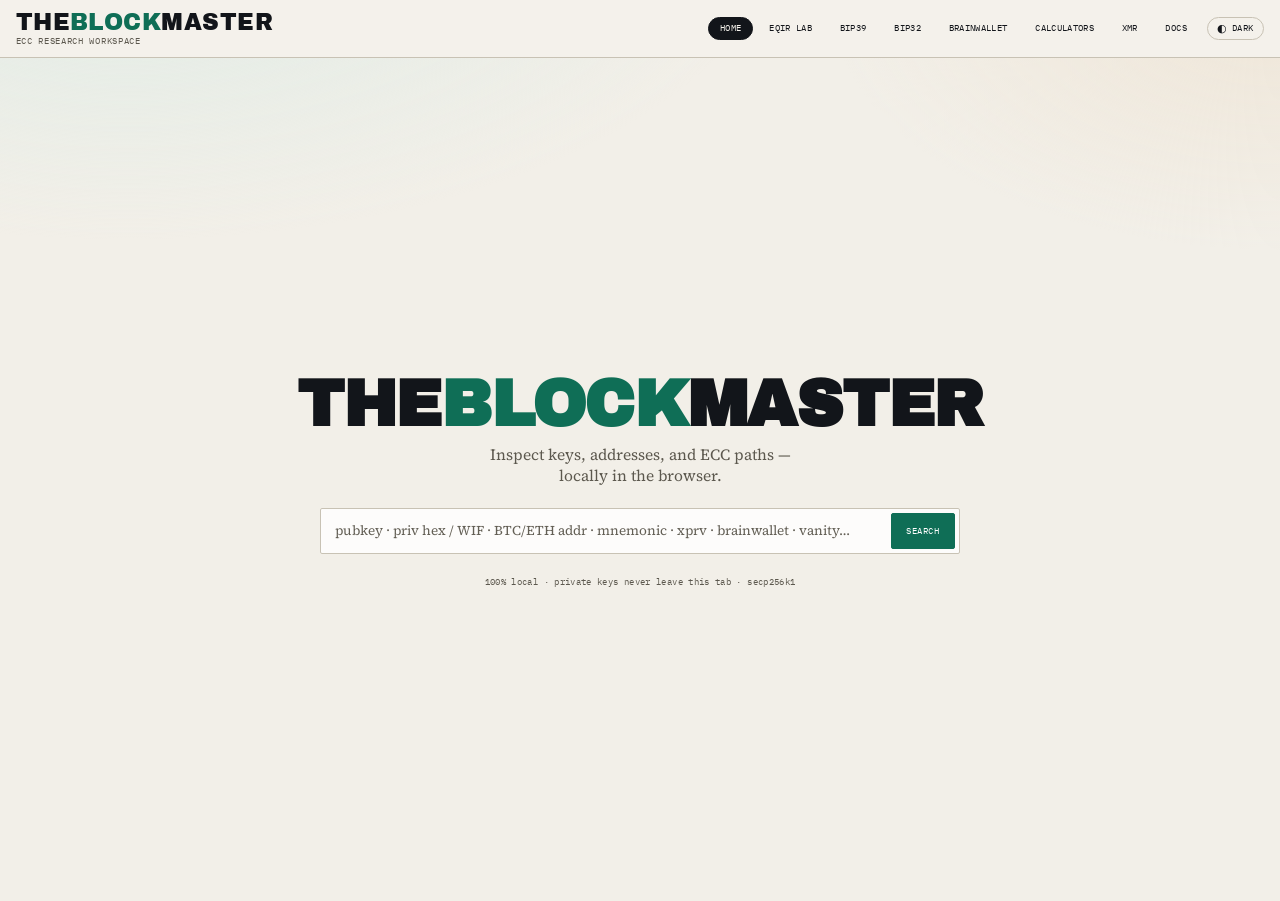
==== index.html @ 8d07306f "Publish TheBlockMaster EQIR Lab (static site, GPL-3.0) Full offline-first app with Docs (Use online " ====
<!DOCTYPE html>
<html lang="en">
<head>
  <meta charset="utf-8" />
  <meta name="viewport" content="width=device-width, initial-scale=1" />
  <title>TheBlockMaster — EQIR Lab</title>
  <meta name="description" content="TheBlockMaster — ECC research workspace. EQIR Lab tab: Double-and-Add, Kangaroo, XOR, quantum-inspired walks." />
  <link rel="stylesheet" href="css/interface.css?v=tbm23" />
  <link rel="stylesheet" href="css/theblockmaster.css?v=tbm23" />
  <script>
    (function () {
      try {
        var t = localStorage.getItem("tbm-theme");
        if (t !== "light" && t !== "dark") {
          t = window.matchMedia("(prefers-color-scheme: dark)").matches ? "dark" : "light";
        }
        document.documentElement.setAttribute("data-theme", t);
      } catch (e) {
        document.documentElement.setAttribute("data-theme", "light");
      }
    })();
  </script>
</head>
<body>
  <div class="tbm-site">
    <header class="tbm-topbar">
      <a class="tbm-brand" href="#home" data-goto="home">
        <div class="tbm-brand-mark">The<span>Block</span>Master</div>
        <div class="tbm-brand-sub">ECC research workspace</div>
      </a>
      <div class="tbm-topbar-right">
        <nav class="tbm-site-tabs" aria-label="Site sections">
          <button type="button" data-page="home">Home</button>
          <button type="button" data-page="lab" class="active">EQIR Lab</button>
          <button type="button" data-page="bip39">BIP39</button>
          <button type="button" data-page="bip32">BIP32</button>
          <button type="button" data-page="brainwallet">Brainwallet</button>
          <button type="button" data-page="calculators">Calculators</button>
          <button type="button" data-page="xmr">XMR</button>
          <button type="button" data-page="docs">Docs</button>
        </nav>
        <button type="button" class="tbm-theme-toggle" id="tbm-theme-toggle" title="Toggle light / dark" aria-label="Toggle light / dark theme">
          <span class="tbm-theme-icon" aria-hidden="true">◐</span>
          <span class="tbm-theme-label">Dark</span>
        </button>
      </div>
    </header>

    <main class="tbm-page tbm-page-home" data-page="home" id="page-home">
      <div class="tbm-home">
        <h1 class="tbm-home-brand">The<span>Block</span>Master</h1>
        <p class="tbm-home-lead">Inspect keys, addresses, and ECC paths — locally in the browser.</p>
        <form class="tbm-search" id="tbm-home-search" action="#lab" method="get" role="search">
          <label class="visually-hidden" for="tbm-search-q">Search</label>
          <div class="tbm-search-shell">
            <input
              id="tbm-search-q"
              name="q"
              type="search"
              autocomplete="off"
              spellcheck="false"
              enterkeyhint="search"
              placeholder="pubkey · priv hex / WIF · BTC/ETH addr · mnemonic · xprv · brainwallet · vanity…"
            />
            <button type="submit" class="tbm-search-go" title="Detect type and open the right tab">Search</button>
          </div>
        </form>
        <p class="tbm-home-note">100% local · private keys never leave this tab · secp256k1</p>
      </div>
    </main>

        <main class="tbm-page tbm-page-bip tbm-page-bip39" data-page="bip39" id="page-bip39">
      <div class="hd-shell wrap">
        <header class="top">
          <div>
            <h1>BIP39</h1>
            <p>Mnemonic phrases · seed · HD derivation · 100% local · EQIR-compatible</p>
          </div>
        </header>
        <div id="hd-flash-bip39" class="hd-flash"></div>

        <section class="card">
            <h2>BIP39 mnemonic <span class="muted" id="bip39-status"></span></h2>
            <p class="muted">Generate or paste a phrase · optional passphrase · derive BTC addresses (Ian Coleman–style)</p>
            <div class="actions">
              <select id="bip39-strength" title="word count">
                <option value="12" selected>12 words</option>
                <option value="15">15 words</option>
                <option value="18">18 words</option>
                <option value="21">21 words</option>
                <option value="24">24 words</option>
              </select>
              <button type="button" id="btn-bip39-generate">Generate random phrase</button>
              <button type="button" class="ghost" id="btn-bip39-to-bip32">Root xprv → BIP32</button>
            </div>
            <div class="field">
              <label>BIP39 phrase</label>
              <textarea id="bip39-phrase" rows="3" spellcheck="false" placeholder="abandon abandon … about"></textarea>
            </div>
            <div class="field">
              <label>BIP39 passphrase (optional)</label>
              <input id="bip39-pass" type="text" spellcheck="false" placeholder="optional" />
            </div>
            <div class="field">
              <label>BIP39 seed (hex)</label>
              <div class="with-copy">
                <input id="bip39-seed" type="text" spellcheck="false" readonly />
                <button type="button" class="ghost sm copy-btn" data-copy="bip39-seed">⧉</button>
              </div>
            </div>
            <div class="grid2">
              <div class="field">
                <label>BIP32 root xprv</label>
                <div class="with-copy">
                  <input id="bip39-root-xprv" type="text" spellcheck="false" readonly />
                  <button type="button" class="ghost sm copy-btn" data-copy="bip39-root-xprv">⧉</button>
                </div>
              </div>
              <div class="field">
                <label>BIP32 root xpub</label>
                <div class="with-copy">
                  <input id="bip39-root-xpub" type="text" spellcheck="false" readonly />
                  <button type="button" class="ghost sm copy-btn" data-copy="bip39-root-xpub">⧉</button>
                </div>
              </div>
            </div>
          </section>

          <section class="card">
            <h2>Derivation path</h2>
            <div class="actions">
              <button type="button" class="ghost sm" data-bip39-preset="m/44'/0'/0'/0">BIP44 BTC</button>
              <button type="button" class="ghost sm" data-bip39-preset="m/49'/0'/0'/0">BIP49 nested SegWit</button>
              <button type="button" class="ghost sm" data-bip39-preset="m/84'/0'/0'/0">BIP84 native SegWit</button>
              <button type="button" class="ghost sm" data-bip39-preset="m/44'/60'/0'/0">BIP44 ETH</button>
            </div>
            <div class="grid2">
              <div class="field">
                <label>Path (account / change level)</label>
                <input id="bip39-path" type="text" spellcheck="false" value="m/44'/0'/0'/0" />
              </div>
              <div class="field">
                <label>Address index start · count</label>
                <div class="priv-nudge">
                  <input id="bip39-start" type="text" value="0" title="start index" />
                  <span class="hint">…</span>
                  <input id="bip39-count" type="text" value="5" title="how many" />
                </div>
              </div>
            </div>
            <div class="grid2">
              <div class="field">
                <label>Account xprv (at path)</label>
                <input id="bip39-acct-xprv" type="text" spellcheck="false" readonly />
              </div>
              <div class="field">
                <label>Account xpub</label>
                <input id="bip39-acct-xpub" type="text" spellcheck="false" readonly />
              </div>
            </div>
            <div class="hd-table-wrap">
              <table class="hd-table" id="bip39-table">
                <thead>
                  <tr>
                    <th>Path</th>
                    <th>Address</th>
                    <th>Pub</th>
                    <th>WIF</th>
                    <th></th>
                  </tr>
                </thead>
                <tbody id="bip39-table-body"></tbody>
              </table>
            </div>
          </section>

        <footer class="hd-footer">
          Thanks to
          <a href="https://iancoleman.io/" target="_blank" rel="noopener noreferrer">IanColeman</a>
        </footer>
      </div>
    </main>

    <main class="tbm-page tbm-page-bip tbm-page-bip32" data-page="bip32" id="page-bip32">
      <div class="hd-shell wrap">
        <header class="top">
          <div>
            <h1>BIP32</h1>
            <p>Extended keys · path derivation · 100% local · EQIR-compatible</p>
          </div>
        </header>
        <div id="hd-flash-bip32" class="hd-flash"></div>

          <section class="card">
            <h2>BIP32 root <span class="muted" id="bip32-status"></span></h2>
            <p class="muted">Use xprv/xpub <em>or</em> a passphrase (bip32.org-style) · derive locally · send to EQIR</p>
            <div class="field">
              <label>Root source</label>
              <select id="bip32-source">
                <option value="xkey" selected>Extended key (xprv / xpub)</option>
                <option value="passphrase">Passphrase</option>
              </select>
            </div>

            <div id="bip32-source-xkey">
              <div class="field">
                <label>BIP32 extended key</label>
                <textarea id="bip32-xkey" rows="2" spellcheck="false" placeholder="xprv… or xpub…"></textarea>
              </div>
            </div>

            <div id="bip32-source-pass" hidden>
              <div class="field">
                <label>Passphrase</label>
                <textarea id="bip32-pass" rows="2" spellcheck="false" placeholder="type a passphrase…"></textarea>
              </div>
              <div class="grid2">
                <div class="field">
                  <label>Salt (optional)</label>
                  <input id="bip32-pass-salt" type="text" spellcheck="false" placeholder="empty = no salt" />
                </div>
                <div class="field">
                  <label>Stretch</label>
                  <select id="bip32-pass-stretch">
                    <option value="sha256x" selected>SHA-256 × rounds (bip32.org-style)</option>
                    <option value="pbkdf2">PBKDF2-HMAC-SHA512</option>
                  </select>
                </div>
              </div>
              <div class="grid2">
                <div class="field">
                  <label>Rounds</label>
                  <input id="bip32-pass-rounds" type="text" value="50000" title="50k matches classic bip32.org worker" />
                </div>
                <div class="field">
                  <label></label>
                  <button type="button" id="btn-bip32-from-pass" style="width:100%">Derive master from passphrase</button>
                </div>
              </div>
              <div class="field">
                <label>Master seed (hex, from passphrase)</label>
                <input id="bip32-pass-seed" type="text" spellcheck="false" readonly />
              </div>
              <div class="field">
                <label>Master xprv (from passphrase)</label>
                <div class="with-copy">
                  <input id="bip32-pass-xprv" type="text" spellcheck="false" readonly />
                  <button type="button" class="ghost sm copy-btn" data-copy="bip32-pass-xprv">⧉</button>
                </div>
              </div>
              <p class="muted">Low-entropy passphrases are unsafe — lab / education only.</p>
            </div>

            <div class="grid2">
              <div class="field">
                <label>Derivation mode</label>
                <select id="bip32-mode">
                  <option value="path" selected>Custom path</option>
                  <option value="ki">Account (k) + index (i) · m/k'/0/i</option>
                </select>
              </div>
              <div class="field">
                <label>Derivation path</label>
                <input id="bip32-path" type="text" spellcheck="false" value="m/0'/0/0" />
              </div>
            </div>
            <div class="grid2">
              <div class="field">
                <label>Account (k)</label>
                <div class="priv-nudge">
                  <input id="bip32-account" type="text" value="0" />
                  <label class="tool-check"><input type="checkbox" id="bip32-account-hard" checked /> hardened</label>
                </div>
              </div>
              <div class="field">
                <label>Keypair index (i)</label>
                <input id="bip32-index" type="text" value="0" />
              </div>
            </div>
            <div class="field">
              <label>Resolved path</label>
              <input id="bip32-path-out" type="text" readonly />
            </div>
            <div class="field">
              <label>Key info</label>
              <textarea id="bip32-info" rows="8" spellcheck="false" readonly class="mono"></textarea>
            </div>
            <div class="grid2">
              <div class="field">
                <label>Private key (WIF)</label>
                <input id="bip32-wif" type="text" spellcheck="false" readonly />
              </div>
              <div class="field">
                <label>Public key</label>
                <input id="bip32-pub" type="text" spellcheck="false" readonly />
              </div>
            </div>
            <div class="grid2">
              <div class="field">
                <label>BTC address</label>
                <input id="bip32-addr" type="text" spellcheck="false" readonly />
              </div>
              <div class="field">
                <label>ETH / BSC address</label>
                <input id="bip32-eth" type="text" spellcheck="false" readonly />
              </div>
            </div>
            <div class="actions">
              <button type="button" id="btn-bip32-eqir" data-priv="">→ EQIR · BTC</button>
              <button type="button" class="ghost" id="btn-bip32-eqir-eth">→ EQIR · ETH/BSC</button>
            </div>
          </section>

        <footer class="hd-footer">
          Thanks to
          <a href="https://iancoleman.io/" target="_blank" rel="noopener noreferrer">IanColeman</a>
          ·
          <a href="http://bip32.org/" target="_blank" rel="noopener noreferrer">bip32.org</a>
        </footer>
      </div>
    </main>


    <main class="tbm-page tbm-page-bip" data-page="brainwallet" id="page-brainwallet">
      <div class="hd-shell wrap">
        <header class="top">
          <div>
            <h1>Brainwallet</h1>
            <p>Passphrase → SHA-256 → private key · local only · not for real funds</p>
          </div>
        </header>
        <div id="bw-flash" class="hd-flash"></div>
        <section class="card">
          <h2>Passphrase</h2>
          <p class="muted">Classic brainwallet derivation. Low-entropy phrases are trivially cracked — education / lab only.</p>
          <div class="field">
            <label>Passphrase</label>
            <textarea id="bw-pass" rows="3" spellcheck="false" placeholder="type a passphrase…"></textarea>
          </div>
          <div class="field">
            <label>Hash mode</label>
            <select id="bw-mode">
              <option value="sha256" selected>SHA-256(passphrase)</option>
              <option value="hash256">SHA-256² (hash256)</option>
            </select>
          </div>
          <div class="field">
            <label>Private key (hex)</label>
            <div class="with-copy">
              <input id="bw-priv" type="text" spellcheck="false" readonly />
              <button type="button" class="ghost sm copy-btn" data-copy="bw-priv">⧉</button>
            </div>
          </div>
          <div class="grid2">
            <div class="field">
              <label>WIF compressed</label>
              <input id="bw-wif-c" type="text" spellcheck="false" readonly />
            </div>
            <div class="field">
              <label>WIF uncompressed</label>
              <input id="bw-wif-u" type="text" spellcheck="false" readonly />
            </div>
          </div>
          <div class="field">
            <label>Pubkey compressed</label>
            <input id="bw-pub" type="text" spellcheck="false" readonly />
          </div>
          <div class="grid2">
            <div class="field">
              <label>BTC P2PKH</label>
              <input id="bw-p2pkh" type="text" spellcheck="false" readonly />
            </div>
            <div class="field">
              <label>BTC P2WPKH</label>
              <input id="bw-p2wpkh" type="text" spellcheck="false" readonly />
            </div>
          </div>
          <div class="field">
            <label>ETH / BSC</label>
            <input id="bw-eth" type="text" spellcheck="false" readonly />
          </div>
          <div class="actions">
            <button type="button" id="btn-bw-eqir">→ EQIR · BTC</button>
            <button type="button" class="ghost" id="btn-bw-eqir-eth">→ EQIR · ETH/BSC</button>
          </div>
        </section>
      </div>
    </main>

    <main class="tbm-page tbm-page-calc" data-page="calculators" id="page-calculators">
      <div class="calc-shell wrap">
        <header class="top calc-top">
          <div>
            <h1>Calculators</h1>
            <p>SHA-256 · RIPEMD-160 · HASH160 · Base58 · hex/dec · BigInt math · 100% local</p>
          </div>
        </header>

        <div class="calc-grid">
          <section class="card calc-card">
            <h2>Hash</h2>
            <p class="calc-card-lead">SHA-256 · HASH256 · RIPEMD-160 · HASH160 · Keccak-256</p>
            <div class="field">
              <label>Input</label>
              <textarea id="calc-hash-in" class="calc-area" rows="5" spellcheck="false" placeholder="text or hex…"></textarea>
            </div>
            <div class="actions calc-actions">
              <select id="calc-hash-mode">
                <option value="utf8" selected>utf8</option>
                <option value="hex">hex</option>
              </select>
              <select id="calc-hash-kind">
                <option value="sha256" selected>sha256</option>
                <option value="hash256">hash256</option>
                <option value="ripemd160">ripemd160</option>
                <option value="hash160">hash160</option>
                <option value="keccak256">keccak256</option>
              </select>
              <button type="button" id="btn-calc-hash">hash →</button>
            </div>
            <pre id="calc-hash-out" class="tool-out calc-out"></pre>
          </section>

          <section class="card calc-card">
            <h2>Base58</h2>
            <p class="calc-card-lead">Encode / decode · optional checksum</p>
            <div class="field">
              <label>Input (hex / utf8 / base58)</label>
              <textarea id="calc-b58-in" class="calc-area" rows="5" spellcheck="false" placeholder="hex or base58…"></textarea>
            </div>
            <div class="actions calc-actions">
              <select id="calc-b58-mode">
                <option value="hex" selected>in hex</option>
                <option value="utf8">in utf8</option>
              </select>
              <label class="tool-check"><input type="checkbox" id="calc-b58-check" /> check</label>
              <button type="button" class="ghost" id="btn-calc-b58-enc">encode →</button>
              <button type="button" class="ghost" id="btn-calc-b58-dec">← decode</button>
            </div>
            <pre id="calc-b58-out" class="tool-out calc-out"></pre>
          </section>

          <section class="card calc-card">
            <h2>Hex · UTF-8 · XOR</h2>
            <p class="calc-card-lead">Convert · reverse bytes · XOR</p>
            <div class="field">
              <label>Input</label>
              <textarea id="calc-hex-in" class="calc-area" rows="4" spellcheck="false" placeholder="hex or text…"></textarea>
            </div>
            <div class="field">
              <label>Hex B (XOR)</label>
              <input id="calc-hex-b" type="text" spellcheck="false" placeholder="hex B" />
            </div>
            <div class="actions calc-actions">
              <button type="button" class="ghost" id="btn-calc-hex-utf8">hex→utf8</button>
              <button type="button" class="ghost" id="btn-calc-utf8-hex">utf8→hex</button>
              <button type="button" class="ghost" id="btn-calc-hex-rev">reverse</button>
              <button type="button" class="ghost" id="btn-calc-hex-xor">XOR</button>
            </div>
            <pre id="calc-hex-out" class="tool-out calc-out"></pre>
          </section>

          <section class="card calc-card">
            <h2>Hex ↔ decimal</h2>
            <p class="calc-card-lead">BigInt-safe · pad to 32 bytes</p>
            <div class="field">
              <label>Number (dec or 0x… / hex)</label>
              <textarea id="calc-num-in" class="calc-area" rows="3" spellcheck="false" placeholder="e.g. 255 or ff or 0xff"></textarea>
            </div>
            <div class="actions calc-actions">
              <button type="button" id="btn-calc-hex2dec">show both</button>
              <button type="button" class="ghost" id="btn-calc-dec2hex">→ hex</button>
              <button type="button" class="ghost" id="btn-calc-pad32">→ 32-byte hex</button>
            </div>
            <pre id="calc-num-out" class="tool-out calc-out"></pre>
          </section>

          <section class="card calc-card calc-card-wide">
            <h2>BigInt calculator</h2>
            <p class="calc-card-lead">+ − × ÷ · mod · pow · inverse · gcd</p>
            <div class="grid2">
              <div class="field">
                <label>a</label>
                <textarea id="calc-math-a" class="calc-area" rows="3" spellcheck="false" placeholder="a"></textarea>
              </div>
              <div class="field">
                <label>b</label>
                <textarea id="calc-math-b" class="calc-area" rows="3" spellcheck="false" placeholder="b"></textarea>
              </div>
            </div>
            <div class="field">
              <label>m (for a^b mod m)</label>
              <textarea id="calc-math-m" class="calc-area" rows="2" spellcheck="false" placeholder="modulus"></textarea>
            </div>
            <div class="actions calc-actions">
              <select id="calc-math-op">
                <option value="+">+</option>
                <option value="-">−</option>
                <option value="*">×</option>
                <option value="/">÷</option>
                <option value="%">mod</option>
                <option value="^">a^b mod m</option>
                <option value="inv">inv(a) mod b</option>
                <option value="gcd">gcd</option>
              </select>
              <label class="tool-check"><input type="checkbox" id="calc-math-hex" /> hex out</label>
              <button type="button" id="btn-calc-math">compute</button>
            </div>
            <pre id="calc-math-out" class="tool-out calc-out"></pre>
          </section>
        </div>
      </div>
    </main>


    <main class="tbm-page tbm-page-lab tbm-page-xmr" data-page="xmr" id="page-xmr">
      <div class="hd-shell wrap xmr-shell">
        <header class="top">
          <div>
            <h1>XMR EQIR Lab</h1>
            <p>Monero · ed25519 · spend/view · standard address · scalar Double-and-Add · 100% local</p>
          </div>
        </header>

        <nav class="eqir-mod-nav" id="xmr-mod-nav" aria-label="XMR EQIR modules">
          <button type="button" class="ghost sm" data-xmr-mod="curve">Curve</button>
          <button type="button" class="ghost sm" data-xmr-mod="scalar">Scalar</button>
          <button type="button" class="ghost sm active" data-xmr-mod="keys">Keys</button>
          <button type="button" class="ghost sm" data-xmr-mod="address">Address</button>
          <button type="button" class="ghost sm" data-xmr-mod="kangaroo">Kangaroo</button>
          <button type="button" class="ghost sm" data-xmr-mod="xor">XOR</button>
        </nav>
        <p class="muted eqir-mod-hint" id="xmr-mod-hint"></p>
        <div id="xmr-flash" class="hd-flash"></div>

        <div class="xmr-panel" data-xmr-panel="keys" id="xmr-panel-keys">
          <section class="card">
            <h2>Spend / view keys <span class="muted" id="xmr-keys-status"></span></h2>
            <p class="muted">view = sc_reduce32(Keccak-256(spend)) · pubs = spend·G / view·G on ed25519</p>
            <div class="field">
              <label>Network</label>
              <select id="xmr-net">
                <option value="mainnet" selected>mainnet (0x12)</option>
                <option value="stagenet">stagenet (0x18)</option>
                <option value="testnet">testnet (0x35)</option>
              </select>
            </div>
            <div class="field">
              <label>Private spend key (32-byte hex, little-endian)</label>
              <div class="with-copy">
                <input id="xmr-spend" type="text" spellcheck="false" placeholder="64 hex chars" />
                <button type="button" class="ghost sm copy-btn" data-copy="xmr-spend">⧉</button>
              </div>
            </div>
            <div class="actions">
              <button type="button" id="btn-xmr-random">🎲 random spend</button>
              <button type="button" id="btn-xmr-derive">Derive keys + address</button>
              <button type="button" class="ghost" id="btn-xmr-scalar">Scalar trace →</button>
            </div>
            <div class="field">
              <label>Private view key</label>
              <div class="with-copy">
                <input id="xmr-view" type="text" spellcheck="false" readonly />
                <button type="button" class="ghost sm copy-btn" data-copy="xmr-view">⧉</button>
              </div>
            </div>
            <div class="grid2">
              <div class="field">
                <label>Public spend</label>
                <input id="xmr-pub-spend" type="text" spellcheck="false" readonly />
              </div>
              <div class="field">
                <label>Public view</label>
                <input id="xmr-pub-view" type="text" spellcheck="false" readonly />
              </div>
            </div>
            <div class="field">
              <label>Standard address</label>
              <div class="with-copy">
                <input id="xmr-address" type="text" spellcheck="false" readonly />
                <button type="button" class="ghost sm copy-btn" data-copy="xmr-address">⧉</button>
              </div>
            </div>
            <div class="field">
              <label>Spend scalar (decimal)</label>
              <input id="xmr-scalar-dec" type="text" spellcheck="false" readonly />
            </div>
          </section>
        </div>

        <div class="xmr-panel" data-xmr-panel="scalar" id="xmr-panel-scalar" hidden>
          <section class="card">
            <h2>Scalar · Double-and-Add <span class="muted" id="xmr-scalar-stats"></span></h2>
            <p class="muted">Uses current spend key · ed25519 MSB-first · pub should match public spend</p>
            <div class="field">
              <label>Resulting public key</label>
              <input id="xmr-scalar-pub" type="text" spellcheck="false" readonly />
            </div>
            <div id="xmr-chain" class="xmr-chain"></div>
          </section>
        </div>

        <div class="xmr-panel" data-xmr-panel="curve" id="xmr-panel-curve" hidden>
          <section class="card">
            <h2>Ed25519 SPEC</h2>
            <div class="grid2">
              <div class="field"><label>name</label><input id="xmr-curve-name" readonly /></div>
              <div class="field"><label>equation</label><input id="xmr-curve-eq" readonly /></div>
            </div>
            <div class="field"><label>p (hex)</label><input id="xmr-curve-p" readonly /></div>
            <div class="field"><label>ℓ order (hex)</label><input id="xmr-curve-l" readonly /></div>
            <div class="field"><label>G (compressed hex)</label><input id="xmr-curve-gx" readonly /></div>
          </section>
        </div>

        <div class="xmr-panel" data-xmr-panel="address" id="xmr-panel-address" hidden>
          <section class="card">
            <h2>Address decode <span class="muted" id="xmr-addr-status"></span></h2>
            <div class="field">
              <label>Monero address</label>
              <textarea id="xmr-addr-in" rows="2" spellcheck="false" placeholder="4…"></textarea>
            </div>
            <div class="actions">
              <button type="button" id="btn-xmr-decode">Decode</button>
            </div>
            <div class="field"><label>Network</label><input id="xmr-addr-net" readonly /></div>
            <div class="field"><label>Public spend</label><input id="xmr-addr-ps" readonly /></div>
            <div class="field"><label>Public view</label><input id="xmr-addr-pv" readonly /></div>
            <div class="field"><label>Re-encoded</label><input id="xmr-addr-rebuild" readonly /></div>
          </section>
        </div>

        <div class="xmr-panel" data-xmr-panel="kangaroo" id="xmr-panel-kangaroo" hidden>
          <section class="card">
            <h2>Kangaroo lab (tiny bits)</h2>
            <p class="muted">Educational only on ed25519 — bits ≤ 16 recommended in-browser.</p>
            <div class="field"><label>bits</label><input id="xmr-kang-bits" value="12" /></div>
            <div class="actions"><button type="button" id="btn-xmr-kang">Selftest</button></div>
            <pre id="xmr-kang-out" class="tool-out"></pre>
          </section>
        </div>

        <div class="xmr-panel" data-xmr-panel="xor" id="xmr-panel-xor" hidden>
          <section class="card">
            <h2>XOR lab</h2>
            <div class="actions">
              <button type="button" class="ghost" id="btn-xmr-load-view">load spend / view</button>
              <button type="button" id="btn-xmr-xor">a ⊕ b</button>
            </div>
            <div class="grid2">
              <div class="field"><label>a (hex)</label><input id="xmr-xor-a" spellcheck="false" /></div>
              <div class="field"><label>b (hex)</label><input id="xmr-xor-b" spellcheck="false" /></div>
            </div>
            <div class="field"><label>out</label><input id="xmr-xor-out" readonly /></div>
          </section>
        </div>

        <footer class="hd-footer">
          XMR EQIR · ed25519 via
          <a href="https://github.com/paulmillr/noble-ed25519" target="_blank" rel="noopener noreferrer">noble-ed25519</a>
          (MIT) · Monero address format per getmonero.org docs
        </footer>
      </div>
    </main>

<main class="tbm-page tbm-page-docs" data-page="docs" id="page-docs">
      <div class="tbm-docs">
        <header class="tbm-docs-hero">
          <h1>TheBlockMaster Docs</h1>
          <p>Complete reference for the ECC / HD / XMR workspace — use online on GitHub Pages or run local. Includes shared STATE and AI agent browsers.</p>
          <p class="tbm-docs-repo">
            <a href="https://github.com/tuhumar/theblockmaster" target="_blank" rel="noopener">github.com/tuhumar/theblockmaster</a>
            ·
            <a href="https://tuhumar.github.io/theblockmaster/" target="_blank" rel="noopener">Official online</a>
          </p>
        </header>

        <nav class="tbm-docs-toc" aria-label="Documentation contents">
          <a href="#doc-overview">Overview</a>
          <a href="#doc-run">Get started</a>
          <a href="#doc-tabs">Site tabs</a>
          <a href="#doc-eqir">EQIR Lab</a>
          <a href="#doc-hd">BIP39 / BIP32</a>
          <a href="#doc-tools">Brainwallet / Calculators</a>
          <a href="#doc-xmr">XMR EQIR</a>
          <a href="#doc-state">Shared STATE</a>
          <a href="#doc-agents">AI agents &amp; browsers</a>
          <a href="#doc-hosting">GitHub Pages</a>
          <a href="#doc-security">Security</a>
        </nav>

        <article class="tbm-docs-body">
          <section id="doc-overview">
            <h2>1. Overview</h2>
            <p><strong>TheBlockMaster</strong> is a single-origin, offline-first web app for inspecting elliptic-curve keys, HD wallets, hashes, and Monero addresses. Everything runs in the browser with deterministic BigInt / ed25519 math — no backend, no AI claim to break ECDLP.</p>
            <ul>
              <li><strong>Home</strong> — centered search that routes into EQIR / BIP / Brainwallet by input type.</li>
              <li><strong>EQIR Lab</strong> — secp256k1 Double-and-Add research lab (BTC + ETH/BSC derived).</li>
              <li><strong>BIP39 / BIP32</strong> — mnemonic &amp; HD derivation (Ian Coleman / bip32.org lineage).</li>
              <li><strong>Brainwallet</strong> — passphrase → SHA-256 → key (educational).</li>
              <li><strong>Calculators</strong> — hash / Base58 / hex-dec / BigInt tools.</li>
              <li><strong>XMR</strong> — Monero EQIR lab (ed25519 spend/view/address/scalar).</li>
              <li><strong>Docs</strong> — this page.</li>
            </ul>
          </section>

          <section id="doc-run">
            <h2>2. Get started</h2>
            <p>Choose how you want to open TheBlockMaster. Crypto always runs in <em>your</em> browser — online hosting is static files only.</p>

            <div class="tbm-docs-tabs" role="tablist" aria-label="Get started">
              <button type="button" class="active" role="tab" aria-selected="true" data-docs-tab="online" id="docs-tab-online" aria-controls="docs-panel-online">Use online</button>
              <button type="button" role="tab" aria-selected="false" data-docs-tab="local" id="docs-tab-local" aria-controls="docs-panel-local">Run local</button>
            </div>

            <div class="tbm-docs-tabpanels">
              <div class="tbm-docs-panel active" role="tabpanel" id="docs-panel-online" data-docs-panel="online" aria-labelledby="docs-tab-online">
                <h3>Official GitHub Pages</h3>
                <p>Open the hosted build (same app, no install):</p>
                <p><a class="tbm-docs-cta" href="https://tuhumar.github.io/theblockmaster/" target="_blank" rel="noopener">https://tuhumar.github.io/theblockmaster/</a></p>
                <p>Deep links work the same as local, e.g. <code>#lab/simple</code>, <code>#bip39</code>, <code>#docs</code>.</p>
                <p>Source: <a href="https://github.com/tuhumar/theblockmaster" target="_blank" rel="noopener">github.com/tuhumar/theblockmaster</a>.</p>
                <ul>
                  <li>Works on phone or desktop — just open the URL.</li>
                  <li>Private keys still never leave the tab.</li>
                  <li>For agent automation, prefer <strong>Run local</strong> so CDP/Playwright can hit <code>127.0.0.1</code>.</li>
                </ul>
              </div>

              <div class="tbm-docs-panel" role="tabpanel" id="docs-panel-local" data-docs-panel="local" aria-labelledby="docs-tab-local" hidden>
                <h3>Clone &amp; serve</h3>
                <pre class="tbm-docs-pre">git clone https://github.com/tuhumar/theblockmaster.git
cd theblockmaster
python3 -m http.server 8770 --bind 127.0.0.1</pre>
                <p>Open <code>http://127.0.0.1:8770/</code>. ES modules require HTTP (not <code>file://</code>).</p>
                <p>Any static server works (<code>npx serve</code>, Caddy, nginx). Default lab port in this project is <strong>8770</strong>.</p>
                <h3>Hash routes</h3>
                <p><code>#home</code> · <code>#lab/simple</code> · <code>#lab/btc</code> · <code>#lab/eth</code> · <code>#bip39</code> · <code>#bip32</code> · <code>#brainwallet</code> · <code>#calculators</code> · <code>#xmr</code> · <code>#docs</code>.</p>
              </div>
            </div>
          </section>

          <section id="doc-tabs">
            <h2>3. Site tabs (quick map)</h2>
            <table class="tbm-docs-table">
              <thead><tr><th>Tab</th><th>Hash</th><th>What it does</th></tr></thead>
              <tbody>
                <tr><td>Home</td><td><code>#home</code></td><td>Search bar → classify pubkey / priv / address / mnemonic / xprv → open the right lab</td></tr>
                <tr><td>EQIR Lab</td><td><code>#lab/simple</code> · <code>#lab/btc</code> · <code>#lab/eth</code></td><td>Simple = both chains; Advanced = full secp256k1 modules + derived BTC or ETH/BSC</td></tr>
                <tr><td>BIP39</td><td><code>#bip39</code></td><td>Generate/validate mnemonic, seed, root xprv, address table</td></tr>
                <tr><td>BIP32</td><td><code>#bip32</code></td><td>xprv/xpub <em>or passphrase</em> → path / account·index derivation</td></tr>
                <tr><td>Brainwallet</td><td><code>#brainwallet</code></td><td>Passphrase → SHA-256 / hash256 → WIF + addresses</td></tr>
                <tr><td>Calculators</td><td><code>#calculators</code></td><td>SHA-256, HASH256, RIPEMD-160, HASH160, Keccak, Base58, hex/XOR, BigInt</td></tr>
                <tr><td>XMR</td><td><code>#xmr</code></td><td>Monero spend/view, address, ed25519 scalar D&amp;A, kangaroo/XOR</td></tr>
              </tbody>
            </table>
          </section>

          <section id="doc-eqir">
            <h2>4. EQIR Lab (BTC · ETH/BSC)</h2>
            <h3>Simple · Advanced</h3>
            <p><strong>Simple</strong> (<code>#lab/simple</code>) shows private → public keys plus <strong>BTC and ETH/BSC addresses together</strong> — no chain split, no research modules or sidebars. <strong>Advanced</strong> (<code>#lab/btc</code> / <code>#lab/eth</code>) is the full lab with Double-and-Add, STATE, and modules.</p>
            <h3>Chain subtabs</h3>
            <p><strong>BTC</strong> shows WIF, hash160, P2PKH / P2SH-P2WPKH / P2WPKH / Taproot. <strong>ETH / BSC</strong> shows the same secp256k1 key as <code>0x</code> with etherscan / bscscan explorers. Shared pubkey panel is always visible.</p>
            <h3>Modules</h3>
            <ul>
              <li><strong>Curve</strong> — secp256k1 SPEC fields.</li>
              <li><strong>Scalar</strong> — private → public + full Double-and-Add chain (MSB-first).</li>
              <li><strong>Reverse</strong> — public seed + ↑ Half / Half(R−G) when indices known (not an ECDLP solver).</li>
              <li><strong>Kangaroo</strong> — Pollard lambda sandbox (small bits in-browser).</li>
              <li><strong>XOR</strong> — reversible scalar/bit transforms + fingerprint cloud.</li>
              <li><strong>QI Walk</strong> — classical amplitude simulation over kangaroo jumps (no quantum speedup claim).</li>
              <li><strong>Compare</strong> — side-by-side trajectory metrics.</li>
              <li><strong>⧉ STATE</strong> — export shared STATE JSON from the current chain.</li>
            </ul>
            <h3>Input &amp; chain</h3>
            <p>Enter private hex or public (02/03/04). <strong>Priv → Pub + chain</strong> builds the operation list. <strong>seq pub → pk</strong> accepts contiguous 2P / 2P+G steps. <strong>build #1–70+#75</strong> loads the Δ·G puzzle path when the JSON asset is present.</p>
            <h3>Sidebars</h3>
            <p>Left: relations (collisions/repeats) + private-key history (localStorage). Right: pins + Base58/SHA/RIPEMD/calc/hex tools accordion.</p>
          </section>

          <section id="doc-hd">
            <h2>5. BIP39 &amp; BIP32</h2>
            <h3>BIP39</h3>
            <p>Generate 12–24 English words, optional BIP39 passphrase, PBKDF2 seed, BIP32 root xprv/xpub, path presets (BIP44/49/84/ETH), address table with → EQIR.</p>
            <p>Footer credit: <a href="https://iancoleman.io/" target="_blank" rel="noopener">IanColeman</a> (MIT lineage).</p>
            <h3>BIP32</h3>
            <p><strong>Root source</strong>:</p>
            <ul>
              <li><strong>Extended key</strong> — paste xprv/xpub.</li>
              <li><strong>Passphrase</strong> — SHA-256 × rounds (default 50k, bip32.org-style) or PBKDF2-HMAC-SHA512 → master seed/xprv, then derive.</li>
            </ul>
            <p>Derivation mode: custom path <em>or</em> account (k) + index (i) as <code>m/k'/0/i</code>. Send child keys to EQIR BTC or ETH/BSC.</p>
          </section>

          <section id="doc-tools">
            <h2>6. Brainwallet &amp; Calculators</h2>
            <p><strong>Brainwallet</strong> hashes a passphrase (SHA-256 or hash256) into a secp256k1 private key and shows WIF / BTC / ETH. Unsafe for real funds — lab only.</p>
            <p><strong>Calculators</strong> expose the same primitives as the EQIR tools sidebar in a full-page layout: hashes, Base58(check), hex↔utf8/XOR, hex↔decimal (incl. 32-byte pad), BigInt + / − / × / ÷ / mod / pow / inv / gcd.</p>
          </section>

          <section id="doc-xmr">
            <h2>7. XMR EQIR Lab</h2>
            <p>Monero uses <strong>ed25519</strong> (via noble-ed25519, MIT). Modules:</p>
            <ul>
              <li><strong>Keys</strong> — random/paste spend → <code>view = sc_reduce32(Keccak(spend))</code> → pubs → standard address (main/stage/test).</li>
              <li><strong>Scalar</strong> — MSB-first Double-and-Add trace on ed25519.</li>
              <li><strong>Curve</strong> — ed25519 parameters.</li>
              <li><strong>Address</strong> — decode / checksum / re-encode Monero base58 blocks.</li>
              <li><strong>Kangaroo / XOR</strong> — small-bit educational sandboxes.</li>
            </ul>
          </section>

          <section id="doc-state">
            <h2>8. Shared STATE (EQIR contract)</h2>
            <p>EQIR modules share a STATE object per chain step:</p>
            <pre class="tbm-docs-pre">STATE
 ├── Point X / Y / compressed
 ├── Scalar / bits / bitIndex
 ├── Previous operation
 ├── Double count / Add count
 ├── XOR trail[]
 ├── Kangaroo { a, b, herd, dist, jumpIdx }
 └── fingerprint (sha256 prefix)</pre>
            <p>Use <strong>⧉ STATE</strong> in EQIR to download <code>eqir-states.json</code>. The preview panel shows a live slice of the same JSON.</p>
            <p>App-level shared snapshot for agents is published to <code>localStorage["tbm-shared-state"]</code> and <code>window.TheBlockMaster</code> (see next section).</p>
          </section>

          <section id="doc-agents">
            <h2>9. Connect an AI agent (shared STATE + agent browsers)</h2>
            <p>TheBlockMaster exposes a first-class bridge so Cursor Agent, Playwright, Chrome DevTools, or any agent browser can read/write lab state without a server.</p>

            <h3>9.1 Global API</h3>
            <p>In the page console or via <code>Runtime.evaluate</code> / agent browser JS:</p>
            <pre class="tbm-docs-pre">// snapshot (includes secrets by default — treat as sensitive)
TheBlockMaster.getSnapshot()
TheBlockMaster.getSnapshot({ includeSecrets: false })

// publish to localStorage + BroadcastChannel + events
TheBlockMaster.publish()

// navigate + fill
TheBlockMaster.goto('lab', { chain: 'btc' })
TheBlockMaster.setPriv('1')
TheBlockMaster.setPub('02…')
TheBlockMaster.applySnapshot({
  page: 'bip39',
  inputs: { bip39Phrase: 'abandon abandon … about' }
})

// subscribe
TheBlockMaster.subscribe((snap) => console.log(snap.page, snap.derived))</pre>
            <p>Aliases: <code>window.__tbmAgent</code> === <code>window.TheBlockMaster</code>.</p>

            <h3>9.2 Persistence channels</h3>
            <table class="tbm-docs-table">
              <thead><tr><th>Channel</th><th>Key / name</th><th>Use</th></tr></thead>
              <tbody>
                <tr><td>localStorage</td><td><code>tbm-shared-state</code></td><td>Durable snapshot for same-origin agent scripts</td></tr>
                <tr><td>BroadcastChannel</td><td><code>tbm-shared-state</code></td><td>Multi-tab / multi-frame sync</td></tr>
                <tr><td>CustomEvent</td><td><code>tbm:state</code></td><td>In-page listeners</td></tr>
                <tr><td>postMessage</td><td><code>{ source:'theblockmaster' }</code></td><td>iframes / extension / parent agents</td></tr>
              </tbody>
            </table>

            <h3>9.3 postMessage protocol (iframe / extension)</h3>
            <pre class="tbm-docs-pre">// Agent → TheBlockMaster
iframe.contentWindow.postMessage({
  target: 'theblockmaster',
  type: 'getSnapshot',
  includeSecrets: true,
  id: '1'
}, '*')

iframe.contentWindow.postMessage({
  target: 'theblockmaster',
  type: 'applySnapshot',
  id: '2',
  snapshot: { page: 'xmr', inputs: { xmrSpend: '…' } }
}, '*')

iframe.contentWindow.postMessage({
  target: 'theblockmaster',
  type: 'goto',
  page: 'calculators'
}, '*')

// TheBlockMaster → Agent
// { source:'theblockmaster', type:'snapshot'|'applied', id, snapshot }</pre>

            <h3>9.4 Agent browser playbook (Cursor / CDP / Playwright)</h3>
            <ol>
              <li>Start the static server on <code>:8770</code>.</li>
              <li>Open or navigate the agent browser to <code>http://127.0.0.1:8770/#lab/btc</code>.</li>
              <li>Evaluate <code>TheBlockMaster.getSnapshot()</code> to read page, chain, inputs, derived addresses, STATE preview.</li>
              <li>To drive the lab: <code>TheBlockMaster.applySnapshot({…})</code> or fill DOM fields (<code>#priv</code>, <code>#pub</code>, <code>#bip39-phrase</code>, <code>#xmr-spend</code>, …) then click the existing buttons.</li>
              <li>Prefer hash routes for deep links (<code>#bip32</code>, <code>#xmr</code>) so the agent can bookmark steps.</li>
              <li>For multi-step research, call <code>TheBlockMaster.publish()</code> after each action so <code>localStorage['tbm-shared-state']</code> stays current for other agent turns.</li>
            </ol>
            <pre class="tbm-docs-pre">// Playwright example
await page.goto('http://127.0.0.1:8770/#lab/btc')
await page.waitForFunction(() => window.TheBlockMaster)
await page.evaluate(() => TheBlockMaster.setPriv('1'))
await page.click('#btn-fwd')
const snap = await page.evaluate(() => TheBlockMaster.publish())
console.log(snap.derived)</pre>

            <h3>9.5 Suggested agent workflow</h3>
            <ol>
              <li><strong>Orient</strong> — <code>getSnapshot()</code> or open <code>#docs</code>.</li>
              <li><strong>Choose surface</strong> — EQIR for secp256k1 trails, BIP39/32 for HD, XMR for Monero, Calculators for hashes.</li>
              <li><strong>Write inputs</strong> via API or DOM; never exfiltrate secrets to remote tools unless the user asked.</li>
              <li><strong>Run UI actions</strong> (Priv→Pub, Derive, Decode) the same way a human would.</li>
              <li><strong>Read STATE</strong> — export JSON, preview panel, or <code>publish()</code> snapshot for the next agent step.</li>
            </ol>
          </section>

          <section id="doc-hosting">
            <h2>10. GitHub Pages (official host)</h2>
            <p>The official online build is static hosting from
              <a href="https://github.com/tuhumar/theblockmaster" target="_blank" rel="noopener">github.com/tuhumar/theblockmaster</a>
              → <a href="https://tuhumar.github.io/theblockmaster/" target="_blank" rel="noopener">tuhumar.github.io/theblockmaster</a>.</p>
            <ol>
              <li>Repo → <strong>Settings → Pages</strong></li>
              <li>Source: <strong>Deploy from a branch</strong></li>
              <li>Branch: <code>main</code> · folder: <strong>/ (root)</strong></li>
              <li>Keep <code>.nojekyll</code> at the repo root so GitHub does not strip assets</li>
            </ol>
            <p>License of this project: <strong>GPL-3.0</strong> (<code>LICENSE</code>).</p>
          </section>

          <section id="doc-security">
            <h2>11. Security &amp; limits</h2>
            <ul>
              <li>All crypto is <strong>local</strong>. Balance lookups (EQIR derived panel) are the only optional network calls.</li>
              <li>Brainwallet / BIP32 passphrase modes are <strong>educational</strong> — low entropy is crackable.</li>
              <li>Kangaroo / QI modules are sandboxes for small bit widths, not puzzle solvers.</li>
              <li>Agent snapshots may contain private keys. Use <code>includeSecrets: false</code> when sharing logs.</li>
              <li>TheBlockMaster itself is <strong>GPL-3.0</strong> — see <code>LICENSE</code> in the repo. Third-party dependencies keep their own notices (Ian Coleman lineage MIT, noble-ed25519 MIT, bip32.org public-domain lineage) in UI footers.</li>
            </ul>
            <div class="tbm-home-cta">
              <button type="button" class="primary" data-goto="lab" data-goto-chain="btc">Open EQIR · BTC</button>
              <button type="button" class="ghost" data-goto="xmr">Open XMR</button>
              <button type="button" class="ghost" data-goto="home">Home</button>
            </div>
          </section>
        </article>
      </div>
    </main>

    <main class="tbm-page tbm-page-lab active" data-page="lab" id="page-lab">
  <div class="shell">
  <aside class="sidebar sidebar-left eqir-adv" id="sidebar-left" aria-label="Relations and history">
    <div class="sb-half sb-half-top">
      <div class="sb-head">
        <h2>Relations</h2>
        <button type="button" class="ghost sm" id="btn-rel-refresh" title="re-analyze">↻</button>
      </div>
      <p class="sb-hint">collisions · repeats · pins ↔ chain</p>
      <div id="relations-list" class="sb-list"></div>
    </div>
    <div class="sb-half sb-half-bottom">
      <div class="sb-head">
        <h2>History</h2>
        <button type="button" class="ghost sm" id="btn-hist-clear" title="clear history">clear</button>
      </div>
      <p class="sb-hint">private keys · 10/page · localStorage</p>
      <div id="history-list" class="sb-list"></div>
      <div class="hist-pager">
        <button type="button" class="ghost sm" id="btn-hist-prev" title="previous page">‹</button>
        <span class="hist-page" id="hist-page-label">1 / 1</span>
        <button type="button" class="ghost sm" id="btn-hist-next" title="next page">›</button>
      </div>
    </div>
  </aside>

  <div class="wrap">
    <header class="top eqir-lab-header" id="eqir-lab-chrome">
      <h1 title="EQIR Lab · 100% local">EQIR Lab</h1>
      <p id="eqir-lab-lead" class="visually-hidden" hidden>
        Shared STATE engine · Double-and-Add · Kangaroo · XOR · QI · Comparator · 100% local.
      </p>
      <nav class="eqir-mode-nav" id="eqir-mode-nav" aria-label="EQIR complexity mode">
        <button type="button" data-eqir-mode="simple" title="Private → public keys + addresses only">Simple</button>
        <button type="button" class="active" data-eqir-mode="advanced" title="Full lab · STATE · curve · chain">Advanced</button>
      </nav>
      <nav class="eqir-chain-nav" id="eqir-chain-nav" aria-label="EQIR chain family">
        <button type="button" class="active" data-chain="btc" title="Bitcoin · WIF · P2PKH/P2WPKH/Taproot">BTC</button>
        <button type="button" data-chain="evm" title="Ethereum + BNB Smart Chain · same secp256k1 key">ETH / BSC</button>
      </nav>
      <nav class="eqir-mod-nav eqir-adv" id="eqir-mod-nav" aria-label="EQIR modules">
        <button type="button" class="ghost sm active" data-mod="curve">Curve</button>
        <button type="button" class="ghost sm" data-mod="scalar">Scalar</button>
        <button type="button" class="ghost sm" data-mod="reverse">Reverse</button>
        <button type="button" class="ghost sm" data-mod="kangaroo">Kangaroo</button>
        <button type="button" class="ghost sm" data-mod="xor">XOR</button>
        <button type="button" class="ghost sm" data-mod="qi">QI Walk</button>
        <button type="button" class="ghost sm" data-mod="compare">Compare</button>
        <button type="button" class="ghost sm" id="btn-export-states" title="export STATE JSON">⧉ STATE</button>
      </nav>
      <p class="muted eqir-chain-hint" id="eqir-chain-hint" hidden></p>
      <p class="muted eqir-mod-hint eqir-adv" id="eqir-mod-hint" hidden></p>
    </header>

    <div id="panel-kangaroo" class="eqir-panel card eqir-adv" hidden>
      <h2>Kangaroo Lab</h2>
      <p class="muted">Pollard lambda · tame/wild · trail in STATE. Selftest bits≤20 in the browser.</p>
      <div class="grid2">
        <div class="field"><label>bits (selftest)</label><input id="kang-bits" type="text" value="14" /></div>
        <div class="field"><label>k hex (hunt)</label><input id="kang-k" type="text" spellcheck="false" placeholder="e.g. 3f1a" /></div>
        <div class="field"><label>lo hex</label><input id="kang-lo" type="text" spellcheck="false" value="2000" /></div>
        <div class="field"><label>hi hex</label><input id="kang-hi" type="text" spellcheck="false" value="3fff" /></div>
      </div>
      <div class="actions">
        <button type="button" id="btn-kang-selftest">Selftest</button>
        <button type="button" class="ghost" id="btn-kang-run">Hunt k</button>
      </div>
      <pre id="kang-out" class="tool-out"></pre>
      <div id="kang-trail" class="eqir-trail"></div>
    </div>

    <div id="panel-xor" class="eqir-panel card eqir-adv" hidden>
      <h2>XOR Lab</h2>
      <p class="muted">Reversible transforms · fingerprint cloud over the Scalar chain.</p>
      <div class="grid2">
        <div class="field"><label>a (hex/dec)</label><input id="xor-a" type="text" spellcheck="false" placeholder="a" /></div>
        <div class="field"><label>mask</label><input id="xor-m" type="text" spellcheck="false" value="a5a5" /></div>
      </div>
      <div class="grid2">
        <div class="field"><label>bits</label><input id="xor-bits" type="text" spellcheck="false" placeholder="1011001…" /></div>
        <div class="field"><label>bit mask</label><input id="xor-bitmask" type="text" spellcheck="false" value="10" /></div>
      </div>
      <div class="actions">
        <button type="button" id="btn-xor-run">a ⊕ mask</button>
        <button type="button" class="ghost" id="btn-xor-bits">bits ⊕</button>
        <button type="button" class="ghost" id="btn-xor-ham">hamming</button>
        <button type="button" class="ghost" id="btn-xor-cloud">cloud ← chain</button>
      </div>
      <pre id="xor-out" class="tool-out"></pre>
    </div>

    <div id="panel-qi" class="eqir-panel card eqir-adv" hidden>
      <h2>Quantum-Inspired Walk</h2>
      <p class="muted">Classical amplitudes over Kangaroo jumps — no quantum-speedup claim.</p>
      <div class="grid2">
        <div class="field"><label>steps</label><input id="qi-steps" type="text" value="32" /></div>
        <div class="field"><label>width bits</label><input id="qi-bits" type="text" value="14" /></div>
      </div>
      <div class="actions">
        <button type="button" id="btn-qi-run">Walk</button>
        <button type="button" class="ghost" id="btn-qi-vs">QI vs deterministic</button>
      </div>
      <pre id="qi-out" class="tool-out"></pre>
      <div id="qi-trail" class="eqir-trail"></div>
    </div>

    <div id="panel-compare" class="eqir-panel card eqir-adv" hidden>
      <h2>Trajectory Comparator</h2>
      <p class="muted">classic · adaptive · xor-dp · qi-hybrid · experimental on the same interval.</p>
      <div class="grid2">
        <div class="field"><label>bits (10–16)</label><input id="cmp-bits" type="text" value="12" /></div>
        <div class="field"><label>xor mask</label><input id="cmp-mask" type="text" value="a5a5" /></div>
      </div>
      <div class="actions">
        <button type="button" id="btn-compare-run">Compare</button>
      </div>
      <div id="cmp-cards" class="eqir-cmp-grid"></div>
      <pre id="cmp-out" class="tool-out"></pre>
    </div>

    <div id="panel-scalar" class="eqir-panel">
    <section class="card eqir-adv" id="eqir-state-card" hidden>
      <h2>Shared STATE · preview</h2>
      <pre id="eqir-states-preview" class="tool-out mono" style="max-height:8rem"></pre>
    </section>
    <section class="card" id="eqir-input-card">
      <h2>Input</h2>
      <div class="grid2 input-keys">
        <div class="field">
          <label>Private key (HEX)</label>
          <div class="with-copy">
            <input id="priv" type="text" spellcheck="false"
              placeholder="e.g. 1  or  6d9392a16883f90903d5f78da57af07eb2" value="1" />
            <button type="button" class="ghost sm eqir-adv" id="btn-pin-priv" title="Pin private">📌</button>
            <button type="button" class="ghost sm copy-btn" data-copy="priv" title="Copy">⧉</button>
          </div>
        </div>
        <div class="field eqir-adv">
          <label>Public key (02/03… or 04…)</label>
          <div class="with-copy">
            <input id="pub" type="text" spellcheck="false" placeholder="02… / 03… / 04…" />
            <button type="button" class="ghost sm" id="btn-pin-pub" title="Pin public">📌</button>
            <button type="button" class="ghost sm copy-btn" data-copy="pub" title="Copy">⧉</button>
          </div>
        </div>
      </div>
      <div class="grid2 eqir-adv">
        <div class="field">
          <label>Max bit (bitlen − 1)</label>
          <input id="maxbit" type="text" value="0" />
        </div>
        <div class="field">
          <label>ADD indices (bits = 1), comma-separated</label>
          <div class="with-copy">
            <input id="indices" type="text" placeholder="e.g. 0  or  1,4,5,7,…" />
            <button type="button" class="ghost sm copy-btn" data-copy="indices" title="Copy">⧉</button>
          </div>
        </div>
      </div>
      <div class="input-tools" title="step ± · random · range · derive">
        <div class="priv-nudge" title="Add/subtract step from private (mod n, stays in 1..n−1)">
          <button type="button" id="btn-priv-minus" class="ghost sm" aria-label="minus">−</button>
          <input id="priv-step" type="text" spellcheck="false" value="1"
            placeholder="step" title="step (dec / 0x)" />
          <button type="button" id="btn-priv-plus" class="ghost sm" aria-label="plus">+</button>
        </div>
        <div class="priv-rand" title="Random private in [1,n−1] or [lo,hi] · HEX bounds (dec:N for decimal)">
          <button type="button" id="btn-priv-rand" class="ghost sm" title="Random private in [1, n−1]">🎲</button>
          <input id="priv-lo" type="text" spellcheck="false" placeholder="lo" title="Lower HEX bound (dec:N for decimal)" />
          <span class="hint">…</span>
          <input id="priv-hi" type="text" spellcheck="false" placeholder="hi" title="Upper HEX bound (dec:N for decimal)" />
          <button type="button" id="btn-priv-rand-range" class="ghost sm" title="Random in [lo, hi] ∩ [1, n−1]">🎲 range</button>
        </div>
        <button id="btn-fwd" type="button" class="input-derive"
          data-label-simple="Derive" data-label-advanced="Priv → Pub + chain">Priv → Pub + chain</button>
        <button id="btn-rev-init" class="ghost sm eqir-adv" type="button">Pub → seed</button>
        <button id="btn-apply-idx" class="ghost sm eqir-adv" type="button">Apply ↑</button>
        <button id="btn-undo" class="ghost sm eqir-adv" type="button">↩ undo</button>
        <button id="btn-clear" class="ghost sm eqir-adv" type="button">Clear</button>
        <button id="btn-export" class="ghost sm eqir-adv" type="button">Export</button>
      </div>
      <div class="actions seq-pub-bar eqir-adv" title="Paste pubkeys in sequence (always the next). Each 2P or 2P+G step fills bits → private.">
        <button type="button" class="ghost" id="btn-seq-pub" aria-pressed="false">seq pub → pk OFF</button>
        <button type="button" class="ghost sm" id="btn-seq-inf" title="Start from infinity (baseK=0)">∞ start</button>
        <button type="button" class="ghost sm" id="btn-seq-commit" title="Commit current pubkey as next step">↵ next pub</button>
        <button type="button" class="ghost sm" id="btn-seq-undo" title="Undo last seq step">↩ seq</button>
        <button type="button" class="ghost sm" id="btn-seq-puzzles-70" title="Build EC path #1–#70+#75 (skip #71–#74 without pubkey)">build #1–70+#75</button>
        <span class="hint" id="seq-pub-status">seq mode OFF</span>
      </div>
      <div class="actions eqir-adv">
        <button id="demo1" class="ghost sm" type="button">demo k=1</button>
        <button id="demo135" class="ghost sm" type="button">demo #135</button>
        <button id="demoRev1" class="ghost sm" type="button">demo reverse Q=G</button>
        <button id="btn-add-row" class="ghost sm" type="button">+ empty row</button>
      </div>
      <div id="flash"></div>
      <div class="stats" id="stats"></div>
    </section>

    <section class="card" id="derived-panel">
      <h2>
        <span id="derived-title">Derived · BTC</span>
        <span class="muted" id="derived-status">(no private)</span>
        <button type="button" class="ghost sm" id="btn-bal-refresh" title="fetch online and refresh cache">⟳ online</button>
        <span class="muted" id="bal-status"></span>
      </h2>
      <div id="bal-cache-notice" class="bal-cache-notice" hidden>
        <span id="bal-cache-msg">local cache data</span>
        <button type="button" class="ghost sm" id="btn-bal-force" title="bypass cache and hit APIs">refresh online</button>
      </div>
      <div id="fund-leak-alert" class="fund-leak-alert" hidden role="alert" aria-live="assertive"></div>

      <div class="der-wif-row der-shared">
        <div class="der-row">
          <span class="der-k">WIF u</span>
          <div class="with-copy">
            <textarea id="der-wif-u" class="der-full mono" rows="1" spellcheck="false" readonly></textarea>
            <button type="button" class="ghost sm copy-btn" data-copy="der-wif-u">⧉</button>
          </div>
        </div>
        <div class="der-row">
          <span class="der-k">WIF c</span>
          <div class="with-copy">
            <textarea id="der-wif-c" class="der-full mono" rows="1" spellcheck="false" readonly></textarea>
            <button type="button" class="ghost sm copy-btn" data-copy="der-wif-c">⧉</button>
          </div>
        </div>
      </div>

      <div class="der-cols der-shared">
        <div class="der-col der-col-u">
          <div class="der-col-h">Uncompressed</div>
          <div class="der-row">
            <span class="der-k">1 · Pubkey</span>
            <div class="with-copy">
              <textarea id="der-pub-u" class="der-full mono" rows="2" spellcheck="false" readonly></textarea>
              <button type="button" class="ghost sm copy-btn" data-copy="der-pub-u">⧉</button>
            </div>
          </div>
          <div class="der-row">
            <span class="der-k">2 · hash160</span>
            <div class="with-copy">
              <textarea id="der-h160-u" class="der-full mono" rows="1" spellcheck="false" readonly></textarea>
              <button type="button" class="ghost sm copy-btn" data-copy="der-h160-u">⧉</button>
            </div>
          </div>
          <div class="der-row der-addr">
            <span class="der-k">3 · P2PKH</span>
            <div class="with-copy with-exp">
              <textarea id="der-btc-p2pkh-u" class="der-full mono der-hl-u" rows="1" spellcheck="false" readonly></textarea>
              <span class="bal-badges" id="bal-btc-p2pkh-u" title="balance / tx in / tx out"></span>
              <a class="exp-link ghost sm" id="exp-btc-p2pkh-u" href="#" target="_blank" rel="noopener" title="mempool.space">↗</a>
              <button type="button" class="ghost sm copy-btn" data-copy="der-btc-p2pkh-u">⧉</button>
            </div>
          </div>
        </div>
        <div class="der-col der-col-c">
          <div class="der-col-h">Compressed</div>
          <div class="der-row">
            <span class="der-k">1 · Pubkey</span>
            <div class="with-copy">
              <textarea id="der-pub-c" class="der-full mono" rows="2" spellcheck="false" readonly></textarea>
              <button type="button" class="ghost sm copy-btn" data-copy="der-pub-c">⧉</button>
            </div>
          </div>
          <div class="der-row">
            <span class="der-k">2 · hash160</span>
            <div class="with-copy">
              <textarea id="der-h160-c" class="der-full mono" rows="1" spellcheck="false" readonly></textarea>
              <button type="button" class="ghost sm copy-btn" data-copy="der-h160-c">⧉</button>
            </div>
          </div>
          <div class="der-row der-addr">
            <span class="der-k">3 · P2PKH</span>
            <div class="with-copy with-exp">
              <textarea id="der-btc-p2pkh-c" class="der-full mono der-hl-c" rows="1" spellcheck="false" readonly></textarea>
              <span class="bal-badges" id="bal-btc-p2pkh-c" title="balance / tx in / tx out"></span>
              <a class="exp-link ghost sm" id="exp-btc-p2pkh-c" href="#" target="_blank" rel="noopener" title="mempool.space">↗</a>
              <button type="button" class="ghost sm copy-btn" data-copy="der-btc-p2pkh-c">⧉</button>
            </div>
          </div>
        </div>
      </div>

      <div class="der-chain-pane" data-chain-pane="btc" id="der-pane-btc">
        <div class="der-more">
          <div class="der-row">
            <span class="der-k">P2SH</span>
            <div class="with-copy with-exp">
              <textarea id="der-btc-p2sh" class="der-full mono" rows="1" spellcheck="false" readonly></textarea>
              <span class="bal-badges" id="bal-btc-p2sh" title="balance / tx in / tx out"></span>
              <a class="exp-link ghost sm" id="exp-btc-p2sh" href="#" target="_blank" rel="noopener" title="mempool.space">↗</a>
              <button type="button" class="ghost sm copy-btn" data-copy="der-btc-p2sh">⧉</button>
            </div>
          </div>
          <div class="der-row">
            <span class="der-k">P2WPKH</span>
            <div class="with-copy with-exp">
              <textarea id="der-btc-p2wpkh" class="der-full mono" rows="1" spellcheck="false" readonly></textarea>
              <span class="bal-badges" id="bal-btc-p2wpkh" title="balance / tx in / tx out"></span>
              <a class="exp-link ghost sm" id="exp-btc-p2wpkh" href="#" target="_blank" rel="noopener" title="mempool.space">↗</a>
              <button type="button" class="ghost sm copy-btn" data-copy="der-btc-p2wpkh">⧉</button>
            </div>
          </div>
          <div class="der-row">
            <span class="der-k">P2TR</span>
            <div class="with-copy with-exp">
              <textarea id="der-btc-p2tr" class="der-full mono" rows="1" spellcheck="false" readonly></textarea>
              <span class="bal-badges" id="bal-btc-p2tr" title="balance / tx in / tx out"></span>
              <a class="exp-link ghost sm" id="exp-btc-p2tr" href="#" target="_blank" rel="noopener" title="mempool.space">↗</a>
              <button type="button" class="ghost sm copy-btn" data-copy="der-btc-p2tr">⧉</button>
            </div>
          </div>
        </div>
      </div>

      <div class="der-chain-pane" data-chain-pane="evm" id="der-pane-evm" hidden>
        <div class="der-sep" role="separator" aria-label="ETH BSC">
          <span>ETH · BSC · same 0x</span>
        </div>
        <div class="der-more">
          <div class="der-row">
            <span class="der-k">ETH</span>
            <div class="with-copy with-exp">
              <textarea id="der-eth" class="der-full mono" rows="1" spellcheck="false" readonly></textarea>
              <span class="bal-badges" id="bal-eth" title="balance / tx in / tx out"></span>
              <a class="exp-link ghost sm" id="exp-eth" href="#" target="_blank" rel="noopener" title="etherscan.io">↗</a>
              <button type="button" class="ghost sm copy-btn" data-copy="der-eth">⧉</button>
            </div>
          </div>
          <div class="der-row">
            <span class="der-k">BNB</span>
            <div class="with-copy with-exp">
              <textarea id="der-bnb" class="der-full mono" rows="1" spellcheck="false" readonly></textarea>
              <span class="bal-badges" id="bal-bnb" title="balance / tx in / tx out"></span>
              <a class="exp-link ghost sm" id="exp-bnb" href="#" target="_blank" rel="noopener" title="bscscan.com">↗</a>
              <button type="button" class="ghost sm copy-btn" data-copy="der-bnb">⧉</button>
            </div>
          </div>
        </div>
        <p class="muted der-evm-note">Same secp256k1 key → same 0x address; balances differ per chain.</p>
      </div>
    </section>

    <section class="card eqir-adv" id="spec-panel">
      <h2>Algorithm · scalar k · curve</h2>
      <div class="grid2">
        <div class="field">
          <label>algorithm · name</label>
          <div class="with-copy">
            <input id="spec-algo-name" type="text" spellcheck="false" />
            <button type="button" class="ghost sm copy-btn" data-copy="spec-algo-name">⧉</button>
          </div>
        </div>
        <div class="field">
          <label>direction</label>
          <div class="with-copy">
            <input id="spec-algo-dir" type="text" spellcheck="false" placeholder="forward | reverse" />
            <button type="button" class="ghost sm copy-btn" data-copy="spec-algo-dir">⧉</button>
          </div>
        </div>
      </div>
      <div class="field">
        <label>rule (pseudocode)</label>
        <div class="with-copy">
          <textarea id="spec-algo-rule" rows="5" spellcheck="false"></textarea>
          <button type="button" class="ghost sm copy-btn" data-copy="spec-algo-rule">⧉</button>
        </div>
      </div>
      <div class="grid2">
        <div class="field">
          <label>why Double / Half(bit=0)</label>
          <div class="with-copy">
            <input id="spec-algo-why-d" type="text" spellcheck="false" />
            <button type="button" class="ghost sm copy-btn" data-copy="spec-algo-why-d">⧉</button>
          </div>
        </div>
        <div class="field">
          <label>why Add / Half(R−G)</label>
          <div class="with-copy">
            <input id="spec-algo-why-a" type="text" spellcheck="false" />
            <button type="button" class="ghost sm copy-btn" data-copy="spec-algo-why-a">⧉</button>
          </div>
        </div>
      </div>

      <h2 class="sub">Scalar k</h2>
      <div class="grid4">
        <div class="field">
          <label>bitlen L</label>
          <div class="with-copy">
            <input id="spec-k-bitlen" type="text" spellcheck="false" />
            <button type="button" class="ghost sm copy-btn" data-copy="spec-k-bitlen">⧉</button>
          </div>
        </div>
        <div class="field">
          <label>hamming</label>
          <div class="with-copy">
            <input id="spec-k-hamming" type="text" spellcheck="false" />
            <button type="button" class="ghost sm copy-btn" data-copy="spec-k-hamming">⧉</button>
          </div>
        </div>
        <div class="field">
          <label>ADD indices (LSB)</label>
          <div class="with-copy">
            <input id="spec-k-indices" type="text" spellcheck="false" placeholder="0,3,5,…" />
            <button type="button" class="ghost sm copy-btn" data-copy="spec-k-indices">⧉</button>
          </div>
        </div>
        <div class="field">
          <label>bin (MSB..LSB)</label>
          <div class="with-copy">
            <input id="spec-k-bin" type="text" spellcheck="false" />
            <button type="button" class="ghost sm copy-btn" data-copy="spec-k-bin">⧉</button>
          </div>
        </div>
      </div>
      <div class="grid2">
        <div class="field">
          <label>k_hex</label>
          <div class="with-copy">
            <input id="spec-k-hex" type="text" spellcheck="false" />
            <button type="button" class="ghost sm copy-btn" data-copy="spec-k-hex">⧉</button>
          </div>
        </div>
        <div class="field">
          <label>k_dec</label>
          <div class="with-copy">
            <input id="spec-k-dec" type="text" spellcheck="false" />
            <button type="button" class="ghost sm copy-btn" data-copy="spec-k-dec">⧉</button>
          </div>
        </div>
      </div>

      <h2 class="sub">SPEC secp256k1 curve</h2>
      <div class="grid4">
        <div class="field">
          <label>name</label>
          <div class="with-copy">
            <input id="spec-curve-name" type="text" spellcheck="false" />
            <button type="button" class="ghost sm copy-btn" data-copy="spec-curve-name">⧉</button>
          </div>
        </div>
        <div class="field">
          <label>equation</label>
          <div class="with-copy">
            <input id="spec-curve-eq" type="text" spellcheck="false" />
            <button type="button" class="ghost sm copy-btn" data-copy="spec-curve-eq">⧉</button>
          </div>
        </div>
        <div class="field">
          <label>a</label>
          <div class="with-copy">
            <input id="spec-curve-a" type="text" spellcheck="false" />
            <button type="button" class="ghost sm copy-btn" data-copy="spec-curve-a">⧉</button>
          </div>
        </div>
        <div class="field">
          <label>b</label>
          <div class="with-copy">
            <input id="spec-curve-b" type="text" spellcheck="false" />
            <button type="button" class="ghost sm copy-btn" data-copy="spec-curve-b">⧉</button>
          </div>
        </div>
      </div>
      <div class="grid2">
        <div class="field">
          <label>p</label>
          <div class="with-copy">
            <input id="spec-curve-p" type="text" spellcheck="false" />
            <button type="button" class="ghost sm copy-btn" data-copy="spec-curve-p">⧉</button>
          </div>
        </div>
        <div class="field">
          <label>n (order ⟨G⟩)</label>
          <div class="with-copy">
            <input id="spec-curve-n" type="text" spellcheck="false" />
            <button type="button" class="ghost sm copy-btn" data-copy="spec-curve-n">⧉</button>
          </div>
        </div>
      </div>
      <div class="grid2">
        <div class="field">
          <label>Gx</label>
          <div class="with-copy">
            <input id="spec-curve-gx" type="text" spellcheck="false" />
            <button type="button" class="ghost sm copy-btn" data-copy="spec-curve-gx">⧉</button>
          </div>
        </div>
        <div class="field">
          <label>Gy</label>
          <div class="with-copy">
            <input id="spec-curve-gy" type="text" spellcheck="false" />
            <button type="button" class="ghost sm copy-btn" data-copy="spec-curve-gy">⧉</button>
          </div>
        </div>
      </div>
      <div class="grid2">
        <div class="field">
          <label>G compressed</label>
          <div class="with-copy">
            <input id="spec-curve-gc" type="text" spellcheck="false" />
            <button type="button" class="ghost sm copy-btn" data-copy="spec-curve-gc">⧉</button>
          </div>
        </div>
        <div class="field">
          <label>engine</label>
          <div class="with-copy">
            <input id="spec-motor" type="text" spellcheck="false" />
            <button type="button" class="ghost sm copy-btn" data-copy="spec-motor">⧉</button>
          </div>
        </div>
      </div>
    </section>

    <div class="grid2 status-pair eqir-adv" id="status-before">
      <section class="card">
        <h2>Bits / indices · before</h2>
        <div id="bitrow-top" class="bitrow"></div>
      </section>
      <section class="card">
        <h2>State / detail · before</h2>
        <pre id="detail-top" class="mono muted detail-box"></pre>
      </section>
    </div>

    <section class="card eqir-adv" id="chain-panel">
      <h2>Chain · Double (×2) · Add (+G) · Half</h2>
      <p class="muted chain-help">
        Compact cards · click opens modal with full math · list = legacy expanded view.
      </p>
      <div class="chain-toolbar" id="chain-toolbar">
        <div class="chain-view-tog" role="group" aria-label="view mode">
          <button type="button" class="ghost sm active" id="btn-chain-cards" data-view="cards">cards</button>
          <button type="button" class="ghost sm" id="btn-chain-full" data-view="full">list</button>
        </div>
        <div class="chain-filter-tog" role="group" aria-label="multiply/add filter">
          <button type="button" class="ghost sm active" id="btn-filt-all" data-filt="all">all</button>
          <button type="button" class="ghost sm filt-mul" id="btn-filt-mul" data-filt="mul">×2 only</button>
          <button type="button" class="ghost sm filt-add" id="btn-filt-add" data-filt="add">+G only</button>
          <button type="button" class="ghost sm filt-both" id="btn-filt-both" data-filt="both">in both</button>
        </div>
        <span class="chain-legend muted">
          <span class="leg leg-mul">×2 / Half</span>
          <span class="leg leg-add">+G / Half−G</span>
          <span class="leg leg-both">point in ×2 and +G</span>
        </span>
      </div>
      <div id="chain" class="chain chain-cards"></div>
    </section>


    <div class="grid2 status-pair eqir-adv" id="status-after">
      <section class="card">
        <h2>Bits / indices · after</h2>
        <div id="bitrow-bot" class="bitrow"></div>
      </section>
      <section class="card">
        <h2>State / detail · after</h2>
        <pre id="detail-bot" class="mono muted detail-box"></pre>
      </section>
    </div>

    <p class="footer-note eqir-adv">
      ↓ Double / ↓ +G = forward MSB-first. ↑ Half / ↑ Half(R−G) = reverse.
      Closing at ∞ with all bits reconstructs the private. Pubkey alone without indices = ECDLP.
    </p>
    </div><!-- /panel-scalar -->
  </div>

  <aside class="sidebar sidebar-right eqir-adv" id="sidebar-right" aria-label="Pins and tools">
    <div class="sb-half sb-half-top sb-pins">
      <div class="sb-head">
        <h2>Pins</h2>
        <span class="sb-hint">📌</span>
      </div>
      <div class="pin-quick">
        <button type="button" class="ghost sm" id="btn-pin-priv-sb">📌 Priv</button>
        <button type="button" class="ghost sm" id="btn-pin-pub-sb">📌 Pub</button>
      </div>
      <div id="pins-list" class="sb-list"></div>
    </div>
    <div class="sb-half sb-half-bottom sb-tools">
      <div class="sb-head">
        <h2>Tools</h2>
      </div>
      <p class="sb-hint">accordion · local BigInt</p>
      <div id="tools-accordion" class="tools-acc">
        <button type="button" class="tools-acc-btn" data-acc="b58" aria-expanded="true">Base58</button>
        <div class="tools-acc-panel" data-acc-panel="b58">
          <label class="tool-lab">input (hex or base58)</label>
          <textarea id="tool-b58-in" rows="2" spellcheck="false" placeholder="hex or base58…"></textarea>
          <div class="tool-row">
            <select id="tool-b58-mode" title="encode input mode">
              <option value="hex">in hex</option>
              <option value="utf8">in utf8</option>
            </select>
            <label class="tool-check"><input type="checkbox" id="tool-b58-check" /> check</label>
          </div>
          <div class="tool-row">
            <button type="button" class="ghost sm" id="tool-b58-enc">encode →</button>
            <button type="button" class="ghost sm" id="tool-b58-dec">← decode</button>
            <button type="button" class="ghost sm" data-copy-out="tool-b58-out" title="copy">⧉</button>
          </div>
          <pre id="tool-b58-out" class="tool-out"></pre>
        </div>

        <button type="button" class="tools-acc-btn" data-acc="sha" aria-expanded="false">SHA-256</button>
        <div class="tools-acc-panel" data-acc-panel="sha" hidden>
          <label class="tool-lab">input</label>
          <textarea id="tool-sha-in" rows="2" spellcheck="false" placeholder="hex or text…"></textarea>
          <div class="tool-row">
            <select id="tool-sha-mode">
              <option value="hex">hex</option>
              <option value="utf8">utf8</option>
            </select>
            <select id="tool-sha-kind">
              <option value="sha256">sha256</option>
              <option value="hash256">hash256</option>
              <option value="keccak">keccak256</option>
            </select>
          </div>
          <div class="tool-row">
            <button type="button" class="ghost sm" id="tool-sha-run">hash →</button>
            <button type="button" class="ghost sm" data-copy-out="tool-sha-out">⧉</button>
          </div>
          <pre id="tool-sha-out" class="tool-out"></pre>
        </div>

        <button type="button" class="tools-acc-btn" data-acc="rip" aria-expanded="false">RIPEMD-160</button>
        <div class="tools-acc-panel" data-acc-panel="rip" hidden>
          <label class="tool-lab">input</label>
          <textarea id="tool-rip-in" rows="2" spellcheck="false" placeholder="hex or text…"></textarea>
          <div class="tool-row">
            <select id="tool-rip-mode">
              <option value="hex">hex</option>
              <option value="utf8">utf8</option>
            </select>
            <select id="tool-rip-kind">
              <option value="ripemd160">ripemd160</option>
              <option value="hash160">hash160</option>
            </select>
          </div>
          <div class="tool-row">
            <button type="button" class="ghost sm" id="tool-rip-run">hash →</button>
            <button type="button" class="ghost sm" data-copy-out="tool-rip-out">⧉</button>
          </div>
          <pre id="tool-rip-out" class="tool-out"></pre>
        </div>

        <button type="button" class="tools-acc-btn" data-acc="calc" aria-expanded="false">Calculator</button>
        <div class="tools-acc-panel" data-acc-panel="calc" hidden>
          <label class="tool-lab">a · b (dec or hex)</label>
          <input id="tool-calc-a" type="text" spellcheck="false" placeholder="a" />
          <div class="tool-row">
            <select id="tool-calc-op">
              <option value="+">+</option>
              <option value="-">−</option>
              <option value="*">×</option>
              <option value="/">÷</option>
              <option value="%">mod</option>
              <option value="^">a^b mod m</option>
              <option value="inv">inv(a) mod b</option>
              <option value="gcd">gcd</option>
            </select>
            <label class="tool-check"><input type="checkbox" id="tool-calc-hex" /> hex out</label>
          </div>
          <input id="tool-calc-b" type="text" spellcheck="false" placeholder="b" />
          <input id="tool-calc-m" type="text" spellcheck="false" placeholder="m (only for a^b mod m)" />
          <div class="tool-row">
            <button type="button" class="ghost sm" id="tool-calc-run">compute</button>
            <button type="button" class="ghost sm" data-copy-out="tool-calc-out">⧉</button>
          </div>
          <pre id="tool-calc-out" class="tool-out"></pre>
        </div>

        <button type="button" class="tools-acc-btn" data-acc="hex" aria-expanded="false">Hex · XOR</button>
        <div class="tools-acc-panel" data-acc-panel="hex" hidden>
          <label class="tool-lab">input</label>
          <textarea id="tool-hex-in" rows="2" spellcheck="false" placeholder="hex or text…"></textarea>
          <input id="tool-hex-b" type="text" spellcheck="false" placeholder="hex B (XOR)" />
          <div class="tool-row">
            <button type="button" class="ghost sm" id="tool-hex-to-utf8">hex→utf8</button>
            <button type="button" class="ghost sm" id="tool-utf8-to-hex">utf8→hex</button>
          </div>
          <div class="tool-row">
            <button type="button" class="ghost sm" id="tool-hex-rev">reverse</button>
            <button type="button" class="ghost sm" id="tool-hex-xor">XOR</button>
            <button type="button" class="ghost sm" data-copy-out="tool-hex-out">⧉</button>
          </div>
          <pre id="tool-hex-out" class="tool-out"></pre>
        </div>
      </div>
    </div>
  </aside>
  </div>
    </main><!-- /page-lab -->

  <div id="chain-modal" class="chain-modal" hidden aria-hidden="true">
    <div class="chain-modal-backdrop" data-act="close-modal"></div>
    <div class="chain-modal-panel" role="dialog" aria-modal="true" aria-labelledby="chain-modal-title" tabindex="-1">
      <div class="chain-modal-h">
        <h3 id="chain-modal-title">Operation</h3>
        <button type="button" class="ghost sm" data-act="close-modal" title="close">✕</button>
      </div>
      <div id="chain-modal-body" class="chain-modal-body"></div>
    </div>
  </div>
  </div><!-- /tbm-site -->
  <script src="js/site.js?v=tbm23"></script>
  <script src="js/agent-bridge.js?v=tbm23"></script>
  <script type="module" src="js/app.js?v=tbm23"></script>
  <script type="module" src="js/hd/hd-ui.js?v=tbm23"></script>
  <script type="module" src="js/tools/brainwallet-ui.js?v=tbm23"></script>
  <script type="module" src="js/tools/calc-ui.js?v=tbm23"></script>
  <script type="module" src="js/xmr/xmr-ui.js?v=tbm23"></script>
</body>
</html>
---- css/interface.css ----
:root,
html[data-theme="light"] {
  --bg: #e8ecf0;
  --card: #fff;
  --border: #c5cdd6;
  --text: #1a1f26;
  --muted: #5a6570;
  --accent: #0b6bcb;
  --accent2: #1a7f37;
  --warn: #9a6700;
  --row: #f5f7f9;
  --mono: ui-monospace, "SFMono-Regular", Consolas, monospace;
  --sans: -apple-system, BlinkMacSystemFont, "Segoe UI", Helvetica, Arial, sans-serif;
  --pad: 0.45rem 0.55rem;
  --gap: 0.35rem;
  --r: 4px;
  --input-bg: #fff;
  --ghost-bg: #fff;
  --surf-warn: #fff8e0;
  --surf-ok: #e8f7ed;
  --surf-info: #f0f6ff;
  --surf-violet: #f7f2ff;
  --surf-err: #fff5f5;
  --chip-warn: #fff8c5;
  --chip-ok: #dafbe1;
  --chip-info: #ddf4ff;
  --chip-violet: #f0e7ff;
  --chip-mute: #eaeef2;
}

* { box-sizing: border-box; }
html, body {
  margin: 0; min-height: 100%;
  background: var(--bg); color: var(--text);
  font-family: var(--sans); font-size: 12.5px; line-height: 1.3;
}
button {
  font: inherit; cursor: pointer;
  background: var(--accent); color: #fff;
  border: 1px solid transparent; border-radius: var(--r);
  padding: 0.28rem 0.5rem; line-height: 1.2;
}
button.ghost { background: var(--ghost-bg, #fff); color: var(--text); border-color: var(--border); }
button.ok { background: var(--accent2); }
button.sm { padding: 0.15rem 0.35rem; font-size: 11px; line-height: 1.1; }
button.op-down { background: #0b6bcb; color: #fff; }
button.op-up { background: #8250df; color: #fff; }
button:disabled { opacity: 0.45; cursor: not-allowed; }

input[type="text"], textarea, select {
  width: 100%; font-family: var(--mono); font-size: 11px;
  border: 1px solid var(--border); border-radius: var(--r);
  padding: 0.22rem 0.4rem; background: var(--input-bg, #fff); color: var(--text);
  line-height: 1.25;
}
textarea {
  resize: vertical; min-height: 3.2rem; max-height: 16rem;
  line-height: 1.3; white-space: pre; overflow: auto;
}
#spec-algo-rule { min-height: 5.2rem; max-height: 10rem; }
input:focus, textarea:focus {
  outline: 1px solid #0b6bcb66; border-color: var(--accent);
}
label {
  display: block; font-size: 10px; font-weight: 650;
  color: var(--muted); margin-bottom: 0.1rem; letter-spacing: 0.02em;
  line-height: 1.15;
}

.shell {
  display: grid;
  grid-template-columns: minmax(200px, 240px) minmax(0, 1fr) minmax(210px, 260px);
  gap: 0;
  align-items: start;
  min-height: 100vh;
}
.wrap { max-width: none; margin: 0; padding: 0.45rem 0.55rem 1.4rem; min-width: 0; }

.sidebar {
  position: sticky;
  top: 0;
  height: 100vh;
  overflow: auto;
  background: var(--row, #f3f5f7);
  color: var(--text);
  border-color: var(--border);
  padding: 0.4rem 0.4rem 1rem;
  z-index: 5;
}
.sidebar-left {
  border-right: 1px solid var(--border);
  display: flex;
  flex-direction: column;
  overflow: hidden;
  padding-bottom: 0.4rem;
  min-height: 0;
}
.sidebar-right {
  border-left: 1px solid var(--border);
  background: var(--row, #f7f8fa);
  display: flex;
  flex-direction: column;
  overflow: hidden;
  padding-bottom: 0.35rem;
  min-height: 0;
}
.sidebar-right .sb-pins {
  flex: 0 0 40%;
  max-height: 40%;
  border-bottom: 1px solid var(--border);
  padding-bottom: 0.3rem;
  margin-bottom: 0.3rem;
}
.sidebar-right .sb-tools {
  flex: 1 1 60%;
  min-height: 0;
}
.sidebar-right .sb-pins .sb-list,
.sidebar-right .sb-tools .tools-acc {
  flex: 1 1 auto;
  overflow: auto;
  min-height: 0;
}

/* Tools accordion */
.tools-acc {
  display: flex;
  flex-direction: column;
  gap: 0.2rem;
}
.tools-acc-btn {
  width: 100%;
  text-align: left;
  background: var(--ghost-bg, #eef1f4);
  color: var(--text);
  border: 1px solid var(--border);
  border-radius: 4px;
  padding: 0.28rem 0.4rem;
  font-size: 11px;
  font-weight: 700;
  letter-spacing: 0.02em;
}
.tools-acc-btn[aria-expanded="true"] {
  background: var(--accent);
  color: #fff;
  border-color: var(--accent);
}
.tools-acc-panel {
  border: 1px solid var(--border);
  border-radius: 4px;
  background: var(--card, #fff);
  padding: 0.35rem;
  display: flex;
  flex-direction: column;
  gap: 0.25rem;
}
.tools-acc-panel[hidden] { display: none !important; }
.tool-lab {
  font-size: 9px;
  font-weight: 700;
  color: var(--muted);
  margin: 0;
}
.tool-row {
  display: flex;
  flex-wrap: wrap;
  gap: 0.2rem;
  align-items: center;
}
.tool-row select,
.tools-acc-panel input[type="text"],
.tools-acc-panel textarea {
  font-size: 10.5px;
  padding: 0.18rem 0.3rem;
}
.tools-acc-panel textarea { min-height: 2.4rem; max-height: 6rem; }
.tool-check {
  display: inline-flex;
  align-items: center;
  gap: 0.2rem;
  font-size: 10px;
  color: var(--muted);
  margin: 0;
  font-weight: 650;
}
.tool-out {
  margin: 0;
  padding: 0.28rem 0.35rem;
  background: var(--input-bg, #f6f8fa);
  color: var(--text);
  border: 1px solid var(--border);
  border-radius: 3px;
  font-family: var(--mono);
  font-size: 10px;
  word-break: break-all;
  white-space: pre-wrap;
  min-height: 1.6rem;
  max-height: 7rem;
  overflow: auto;
  line-height: 1.3;
}
.tool-out.tool-err { background: var(--surf-err, #fff5f5); color: #cf222e; border-color: #ff8182; }
.tool-out.tool-ok { color: var(--text); }
.sb-half {
  flex: 1 1 50%;
  min-height: 0;
  display: flex;
  flex-direction: column;
  overflow: hidden;
}
.sb-half-top {
  border-bottom: 1px solid var(--border);
  padding-bottom: 0.3rem;
  margin-bottom: 0.3rem;
}
.sb-half .sb-list {
  flex: 1 1 auto;
  overflow: auto;
  min-height: 0;
}
.sb-head {
  display: flex; align-items: center; justify-content: space-between; gap: 0.3rem;
  margin-bottom: 0.2rem;
  flex: 0 0 auto;
}
.sb-head h2 {
  margin: 0; font-size: 0.7rem; letter-spacing: 0.05em;
  text-transform: uppercase; color: var(--muted);
}
.sb-hint { margin: 0 0 0.35rem; font-size: 10px; color: var(--muted); line-height: 1.25; flex: 0 0 auto; }
.sb-list { display: flex; flex-direction: column; gap: 0.3rem; }
.sb-empty { font-size: 11px; color: var(--muted); padding: 0.35rem; }

.hist-card {
  border: 1px solid var(--border); border-radius: var(--r);
  background: var(--card, #fff); color: var(--text);
  padding: 0.28rem 0.35rem; font-size: 11px;
}
.hist-card.used {
  border-color: #d4a017;
  background: var(--surf-warn, #fff8e0);
}
.hist-card.funded {
  border-color: #2da44e;
  background: var(--surf-ok, #e8f7ed);
}
.hist-card .hist-flag {
  font-size: 9px; font-weight: 800; text-transform: uppercase;
  letter-spacing: 0.03em; color: var(--muted);
}
.hist-card.used .hist-flag { color: #9a6700; }
.hist-card.funded .hist-flag { color: #1a7f37; }
.hist-card .hist-top {
  display: grid;
  grid-template-columns: 1fr auto auto;
  gap: 0.25rem;
  align-items: center;
}
.hist-card .hist-at {
  font-size: 9px; color: var(--muted); letter-spacing: 0.02em;
}
.hist-card .hist-val {
  font-size: 10px; word-break: break-all; margin: 0.15rem 0;
  font-family: var(--mono); color: var(--text);
}
.hist-card .hist-actions { display: flex; gap: 0.2rem; }
.hist-pager {
  display: flex; align-items: center; justify-content: center; gap: 0.35rem;
  margin-top: 0.3rem; flex: 0 0 auto; padding-top: 0.2rem;
  border-top: 1px dashed var(--border);
}
.hist-pager .hist-page {
  font-size: 10px; color: var(--muted); font-variant-numeric: tabular-nums;
  min-width: 3.2rem; text-align: center;
}
.hist-pager button { min-width: 1.6rem; font-weight: 700; }

.rel-card {
  border: 1px solid var(--border); border-radius: var(--r);
  background: var(--card, #fff); color: var(--text);
  padding: 0.3rem 0.4rem; font-size: 11px;
}
.rel-card.sev-warn { border-color: #d4a017; background: var(--surf-warn, #fffdf3); }
.rel-card.sev-ok { border-color: #4ac26b; background: var(--surf-ok, #f3fbf5); }
.rel-card.sev-info { border-color: #0b6bcb; background: var(--surf-info, #f0f6ff); }
.rel-card.sev-muted { opacity: 0.75; }
.rel-type {
  font-size: 9px; font-weight: 700; text-transform: uppercase;
  letter-spacing: 0.04em; color: var(--muted);
}
.rel-title { font-weight: 700; margin: 0.1rem 0; line-height: 1.25; }
.rel-detail { font-size: 10px; word-break: break-all; color: var(--text); }
.rel-locs { font-size: 10px; color: var(--accent); margin-top: 0.15rem; }

.pin-quick { display: flex; gap: 0.25rem; margin-bottom: 0.4rem; flex-wrap: wrap; }
.pin-card {
  border: 1px solid var(--border); border-radius: var(--r);
  background: var(--card, #fff); color: var(--text);
  padding: 0.3rem 0.35rem;
}
.pin-card.focus { border-color: var(--accent); box-shadow: 0 0 0 2px #0b6bcb33; }
.pin-top {
  display: grid; grid-template-columns: auto 1fr auto; gap: 0.2rem; align-items: center;
}
.pin-kind {
  font-size: 9px; font-weight: 800; text-transform: uppercase;
  padding: 0.1rem 0.28rem; border-radius: 2px;
}
.pin-kind.priv { background: var(--chip-warn, #fff8c5); color: #9a6700; }
.pin-kind.pub { background: var(--chip-info, #ddf4ff); color: #0550ae; }
.pin-name {
  font-family: var(--sans) !important; font-size: 11px !important;
  font-weight: 650; padding: 0.12rem 0.3rem !important;
}
.pin-val { font-size: 10px; margin: 0.2rem 0; word-break: break-all; color: var(--muted); }
.pin-actions { display: flex; gap: 0.2rem; }

@media (max-width: 1100px) {
  .shell { grid-template-columns: 180px minmax(0, 1fr) 190px; }
}
@media (max-width: 860px) {
  .shell {
    grid-template-columns: 1fr;
  }
  .sidebar {
    position: relative; height: auto; max-height: 220px;
    order: 3;
  }
  .sidebar-left {
    order: 2; border-right: none; border-bottom: 1px solid var(--border);
    max-height: 420px; height: auto;
  }
  .sidebar-right {
    order: 4; border-left: none; border-top: 1px solid var(--border);
    max-height: 520px; height: auto;
  }
  .sidebar-right .sb-pins { flex-basis: 35%; max-height: 35%; }
  .wrap { order: 1; }
}
.top { margin-bottom: 0.4rem; }
.top h1 { margin: 0; font-size: 1.05rem; line-height: 1.2; }
.top p { margin: 0.15rem 0 0; color: var(--muted); font-size: 11.5px; max-width: 60rem; line-height: 1.35; }

.card {
  background: var(--card); border: 1px solid var(--border);
  border-radius: 5px; padding: var(--pad); margin-bottom: 0.4rem;
}
.card h2 {
  margin: 0 0 0.35rem; font-size: 0.65rem; letter-spacing: 0.04em;
  text-transform: uppercase; color: var(--muted); line-height: 1.2;
}
.card h2 + .grid2,
.card h2 + .grid3,
.card h2 + .grid4,
.card h2 + .field { margin-top: 0; }
.card h2.sub {
  margin: 0.45rem 0 0.3rem;
  padding-top: 0.35rem;
  border-top: 1px solid var(--border);
}

.chain-help { margin: 0 0 0.35rem; font-size: 11px; line-height: 1.3; }

.grid2 { display: grid; grid-template-columns: 1fr 1fr; gap: var(--gap); }
.grid3 { display: grid; grid-template-columns: 1fr 1fr 1fr; gap: var(--gap); }
.grid4 { display: grid; grid-template-columns: 1fr 1fr 1fr 1fr; gap: var(--gap); }
@media (max-width: 900px) {
  .grid3, .grid4 { grid-template-columns: 1fr 1fr; }
}
@media (max-width: 640px) {
  .grid2, .grid3, .grid4 { grid-template-columns: 1fr; }
}

.field { margin-bottom: 0.3rem; }
.field:last-child { margin-bottom: 0; }
.grid2 > .field, .grid3 > .field, .grid4 > .field { margin-bottom: 0; }

.actions { display: flex; flex-wrap: wrap; gap: 0.25rem; margin-top: 0.25rem; }
.actions + .actions { margin-top: 0.2rem; }

.with-copy {
  display: grid; grid-template-columns: 1fr auto; gap: 0.2rem; align-items: stretch;
}
.with-copy:has(> :nth-child(3)) {
  grid-template-columns: 1fr auto auto;
}
.with-copy.with-exp {
  grid-template-columns: 1fr auto auto auto;
}

.bal-badges {
  display: inline-flex; align-items: center; gap: 0.15rem;
  flex-wrap: nowrap; font-family: var(--mono); font-size: 9.5px;
  line-height: 1; white-space: nowrap; align-self: center;
  min-height: 1.4rem;
}
.bal-badges .bb {
  display: inline-flex; align-items: center; gap: 0.1rem;
  border: 1px solid var(--border); border-radius: 3px;
  padding: 0.12rem 0.28rem; background: var(--card, #fff); color: var(--text);
}
.bal-badges .bb.bal { border-color: #4ac26b; background: var(--surf-ok, #f3fbf5); }
.bal-badges .bb.in { border-color: #0b6bcb; background: var(--surf-info, #f0f6ff); }
.bal-badges .bb.out { border-color: #cf222e; background: var(--surf-err, #fff5f5); }
.bal-badges .bb.tot { border-color: #8b949e; background: var(--row, #f6f8fa); }
.bal-badges .bb.err { border-color: #d4a017; background: var(--chip-warn, #fff8c5); color: #9a6700; }
.bal-badges .bb.load { opacity: 0.55; }
.bal-badges .ico { font-size: 10px; line-height: 1; }
.with-copy .copy-btn,
.with-copy > button { align-self: stretch; min-width: 1.6rem; padding: 0 0.3rem; }

a.exp-link {
  display: grid; place-items: center;
  text-decoration: none; font-weight: 800;
  background: #0b6bcb; color: #fff !important;
  border: 1px solid transparent; border-radius: var(--r);
  min-width: 1.7rem; padding: 0 0.35rem; font-size: 12px;
  line-height: 1;
}
a.exp-link:hover { background: #0958a8; }
a.exp-link.disabled {
  pointer-events: none; opacity: 0.35; background: #8b949e;
}

/* ── Derived panel: bitaddress-style compact 2-col ───── */
#derived-panel {
  border: 1px solid var(--der-border, #8bb4e0);
  background: var(--der-bg, #f7faff);
  color: var(--text, #1a1f26);
  box-shadow: none;
  padding: 0.4rem 0.5rem 0.45rem;
}
#derived-panel > h2 {
  font-size: 0.68rem;
  letter-spacing: 0.04em;
  color: var(--der-title, #0550ae);
  font-weight: 750;
  margin: 0 0 0.3rem;
  display: flex; flex-wrap: wrap; align-items: center; gap: 0.2rem 0.35rem;
}
#derived-panel > h2 .muted { color: var(--muted); font-weight: 600; font-size: 0.62rem; }
#derived-panel #btn-bal-refresh {
  font-size: 10px;
  padding: 0.12rem 0.35rem;
  border-color: var(--der-border, #8bb4e0);
  color: var(--der-title, #0550ae);
  background: transparent;
}

#derived-panel .der-wif-row {
  display: grid;
  grid-template-columns: 1fr 1fr;
  gap: 0.35rem 0.55rem;
  margin-bottom: 0.35rem;
}
#derived-panel .der-cols {
  display: grid;
  grid-template-columns: 1fr 1fr;
  gap: 0.35rem 0.55rem;
  margin-bottom: 0.35rem;
}
#derived-panel .der-col {
  border: 1px solid var(--der-col-border, #c5d8ef);
  border-radius: 4px;
  background: var(--der-col-bg, #fff);
  padding: 0.28rem 0.35rem 0.32rem;
  min-width: 0;
}
#derived-panel .der-col-h {
  font-size: 10px;
  font-weight: 800;
  letter-spacing: 0.04em;
  text-transform: uppercase;
  color: var(--der-title, #0550ae);
  margin-bottom: 0.22rem;
  padding-bottom: 0.15rem;
  border-bottom: 1px solid var(--der-col-border, #d6e4f5);
}
#derived-panel .der-col-c .der-col-h {
  color: var(--der-title-c, #0a7a3e);
  border-bottom-color: var(--der-col-c-line, #cfead9);
}

#derived-panel .der-row {
  display: grid;
  grid-template-columns: 4.6rem minmax(0, 1fr);
  gap: 0.2rem 0.35rem;
  align-items: start;
  margin-bottom: 0.22rem;
}
#derived-panel .der-row:last-child { margin-bottom: 0; }
#derived-panel .der-k {
  font-size: 9.5px;
  font-weight: 700;
  color: var(--muted, #5a6574);
  line-height: 1.5;
  padding-top: 0.15rem;
  white-space: nowrap;
}
#derived-panel .der-more {
  display: grid;
  grid-template-columns: 1fr 1fr;
  gap: 0.22rem 0.55rem;
}
#derived-panel .der-more .der-row:last-child {
  grid-column: 1 / -1;
}
#derived-panel .der-evm-note {
  font-size: 10px;
  margin: 0.25rem 0 0;
}
#derived-panel .der-sep {
  display: flex;
  align-items: center;
  gap: 0.45rem;
  margin: 0.35rem 0 0.28rem;
  color: var(--muted);
  font-size: 9.5px;
  font-weight: 700;
  letter-spacing: 0.06em;
  text-transform: uppercase;
}
#derived-panel .der-sep::before,
#derived-panel .der-sep::after {
  content: "";
  flex: 1 1 auto;
  height: 1px;
  background: var(--der-border, var(--border));
}
#derived-panel .der-sep span {
  flex: 0 0 auto;
  white-space: nowrap;
}
#derived-panel .der-more {
  margin-bottom: 0.15rem;
}
body[data-eqir-mode="simple"] #derived-panel .der-more {
  grid-template-columns: 1fr 1fr;
}
body[data-eqir-mode="simple"] #derived-panel .der-more .der-row:last-child {
  grid-column: auto;
}

#derived-panel .with-copy,
#derived-panel .with-copy.with-exp,
#derived-panel .with-copy:has(> :nth-child(3)) {
  display: grid;
  grid-template-columns: minmax(0, 1fr) auto;
  gap: 0.15rem;
  align-items: start;
}
#derived-panel .with-copy.with-exp {
  grid-template-columns: minmax(0, 1fr) auto auto auto;
}
#derived-panel .with-copy > .bal-badges {
  grid-column: 1 / -1;
  order: 5;
  margin-top: 0.05rem;
}

#derived-panel textarea.der-full {
  display: block;
  width: 100%;
  box-sizing: border-box;
  margin: 0;
  padding: 0.18rem 0.3rem;
  min-height: 0;
  border: 1px solid var(--der-input-border, #b7cce6);
  border-radius: 3px;
  background: var(--der-input-bg, #fbfcfe);
  color: var(--text, #12161c);
  font-family: var(--mono);
  font-size: 10.5px;
  font-weight: 600;
  line-height: 1.3;
  white-space: pre-wrap;
  overflow-wrap: anywhere;
  word-break: break-all;
  resize: none;
  field-sizing: content;
  overflow: visible;
}
#derived-panel textarea.der-full:focus {
  border-color: var(--accent, #0b6bcb);
  outline: 1px solid color-mix(in srgb, var(--accent, #0b6bcb) 40%, transparent);
}
#derived-panel textarea.der-hl-u {
  border-color: var(--der-hl-u-border, #6aa3e0);
  background: var(--der-hl-u-bg, #eef5ff);
  color: var(--der-hl-u-fg, #0b3d7a);
  font-weight: 750;
}
#derived-panel textarea.der-hl-c {
  border-color: var(--der-hl-c-border, #4caf78);
  background: var(--der-hl-c-bg, #eefaf2);
  color: var(--der-hl-c-fg, #0a5c32);
  font-weight: 750;
}

#derived-panel .copy-btn,
#derived-panel .with-copy > button {
  min-width: 1.35rem;
  min-height: 1.35rem;
  padding: 0;
  font-size: 11px;
  align-self: start;
}
#derived-panel a.exp-link {
  min-width: 1.35rem;
  min-height: 1.35rem;
  padding: 0;
  font-size: 11px;
  background: #0b6bcb;
  align-self: start;
}
#derived-panel .bal-badges {
  font-size: 9px;
  min-height: 0;
  display: flex;
  flex-wrap: wrap;
  gap: 0.12rem;
}
#derived-panel .bal-badges .bb {
  padding: 0.08rem 0.22rem;
  font-weight: 650;
}

@media (max-width: 720px) {
  #derived-panel .der-wif-row,
  #derived-panel .der-cols,
  #derived-panel .der-more {
    grid-template-columns: 1fr;
  }
}

.bal-cache-notice {
  display: none;
  align-items: center;
  flex-wrap: wrap;
  gap: 0.2rem 0.4rem;
  margin: 0 0 0.3rem;
  padding: 0.18rem 0.4rem;
  border: 1px dashed var(--warn, #9a6700);
  border-radius: 4px;
  background: var(--chip-warn, #fff8c5);
  color: var(--warn, #7a5a00);
  font-size: 10px;
  font-weight: 650;
}
.bal-cache-notice:not([hidden]) { display: flex; }
.bal-cache-notice #btn-bal-force {
  border-color: #9a6700;
  color: #7a5a00;
  font-weight: 700;
}

.fund-leak-alert {
  display: none;
  margin: 0 0 0.55rem;
  padding: 0.65rem 0.75rem;
  border: 3px solid #8b0000;
  border-radius: 6px;
  background:
    repeating-linear-gradient(
      -45deg,
      #ffef3d,
      #ffef3d 10px,
      #111 10px,
      #111 20px
    );
  box-shadow: 0 0 0 4px #ffef3d, 0 4px 0 #8b0000;
  color: #fff;
  font-weight: 800;
  line-height: 1.35;
}
.fund-leak-alert:not([hidden]) { display: block; }
.fund-leak-alert .fla-inner {
  background: #8b0000;
  padding: 0.55rem 0.65rem;
  border-radius: 4px;
}
.fund-leak-alert .fla-title {
  font-size: 14px;
  letter-spacing: 0.04em;
  text-transform: uppercase;
  margin-bottom: 0.25rem;
}
.fund-leak-alert .fla-body {
  font-size: 12.5px;
  font-weight: 700;
  letter-spacing: 0;
  text-transform: none;
}
.fund-leak-alert .fla-list {
  margin: 0.35rem 0 0;
  padding-left: 1.1rem;
  font-size: 11.5px;
  font-family: var(--mono);
  font-weight: 650;
}
.fund-leak-alert .fla-list li { margin: 0.1rem 0; word-break: break-all; }

#eqir-input-card {
  padding: 0.45rem 0.55rem 0.5rem;
}
#eqir-input-card > h2 {
  margin: 0 0 0.3rem;
  font-size: 0.72rem;
}
#eqir-input-card .input-keys .field {
  margin-bottom: 0.3rem;
}
#eqir-input-card .input-keys label {
  margin-bottom: 0.08rem;
}

.input-tools {
  display: flex;
  flex-wrap: wrap;
  align-items: center;
  gap: 0.3rem 0.45rem;
  margin: 0.15rem 0 0.2rem;
  padding: 0.28rem 0.35rem;
  border: 1px solid var(--border);
  border-radius: 5px;
  background: var(--row, #f5f7f9);
}
.input-tools .priv-nudge,
.input-tools .priv-rand {
  margin: 0;
}
.input-tools .input-derive {
  margin-left: auto;
  padding: 0.28rem 0.75rem;
  font-weight: 700;
  font-size: 12px;
}

.priv-nudge,
.priv-rand {
  display: flex; align-items: center; gap: 0.18rem;
  margin-top: 0; flex-wrap: nowrap;
}
.priv-nudge #priv-step,
.priv-rand #priv-lo,
.priv-rand #priv-hi {
  width: 4.2rem; flex: 0 0 auto;
  padding: 0.16rem 0.3rem; font-size: 11px;
}
.priv-rand #priv-lo,
.priv-rand #priv-hi {
  width: 5.6rem; font-family: var(--mono);
}
.priv-nudge #btn-priv-minus,
.priv-nudge #btn-priv-plus {
  min-width: 1.55rem; font-weight: 700; font-size: 13px; padding: 0.12rem 0.28rem;
}
.priv-nudge .hint,
.priv-rand .hint { font-size: 10px; color: var(--muted); }
.priv-rand #btn-priv-rand,
.priv-rand #btn-priv-rand-range {
  font-size: 11px; padding: 0.14rem 0.4rem; font-weight: 650;
}

#eqir-input-card #flash {
  margin: 0.25rem 0 0;
}
#eqir-input-card #flash .msg {
  margin: 0;
  padding: 0.22rem 0.4rem;
  font-size: 11px;
  line-height: 1.25;
  word-break: break-all;
}
#eqir-input-card .stats {
  margin-top: 0.25rem;
  gap: 0.2rem;
}
#eqir-input-card .stat {
  padding: 0.12rem 0.32rem;
  min-width: 3.6rem;
}
#eqir-input-card .stat b { font-size: 8.5px; }
#eqir-input-card .stat span { font-size: 10.5px; }

/* ── Calculator chain ───────────────────────────────────── */
.chain-toolbar {
  display: flex; flex-wrap: wrap; align-items: center; gap: 0.45rem;
  margin: 0 0 0.45rem; padding: 0.3rem 0;
  border-bottom: 1px dashed var(--border);
}
.chain-view-tog, .chain-filter-tog {
  display: inline-flex; flex-wrap: wrap; gap: 0.15rem;
  background: var(--ghost-bg, #eef1f4); border-radius: 4px; padding: 0.12rem;
}
.chain-view-tog button.active,
.chain-filter-tog button.active {
  background: var(--accent); color: #fff; border-color: var(--accent);
}
.chain-filter-tog button.filt-mul.active { background: #9a6700; border-color: #9a6700; }
.chain-filter-tog button.filt-add.active { background: #1a7f37; border-color: #1a7f37; }
.chain-filter-tog button.filt-both.active { background: #8250df; border-color: #8250df; }
.chain-legend {
  display: inline-flex; flex-wrap: wrap; gap: 0.35rem;
  margin-left: auto; font-size: 10px;
}
.leg {
  display: inline-flex; align-items: center; gap: 0.2rem;
  padding: 0.1rem 0.35rem; border-radius: 3px; font-weight: 650;
}
.leg-mul { background: var(--chip-warn, #fff8c5); color: #9a6700; border: 1px solid #e6d280; }
.leg-add { background: var(--chip-ok, #dafbe1); color: #1a7f37; border: 1px solid #8fd99a; }
.leg-both { background: var(--chip-violet, #f0e7ff); color: #8250df; border: 1px solid #c9b3f0; }

.chain { display: flex; flex-direction: column; gap: 0.3rem; }
.chain.chain-cards {
  display: grid;
  /* grade contínua — sem barras de bit no meio */
  grid-template-columns: repeat(4, minmax(0, 1fr));
  gap: 0.35rem;
  align-items: stretch;
}
@media (min-width: 1400px) {
  .chain.chain-cards { grid-template-columns: repeat(5, minmax(0, 1fr)); }
}
@media (min-width: 1700px) {
  .chain.chain-cards { grid-template-columns: repeat(6, minmax(0, 1fr)); }
}
@media (max-width: 900px) {
  .chain.chain-cards { grid-template-columns: repeat(2, minmax(0, 1fr)); }
}
/* nunca deixar sep ocupar linha inteira no modo cards */
.chain.chain-cards > .op-bit-sep { display: none !important; }

.chain-card {
  border: 1px solid var(--border);
  border-radius: 5px;
  background: var(--card, #fff);
  color: var(--text);
  padding: 0;
  cursor: pointer;
  display: flex; flex-direction: column; gap: 0;
  min-width: 0;
  min-height: 0;
  transition: box-shadow 0.12s, border-color 0.12s, transform 0.08s;
  border-left-width: 3px;
  position: relative;
  text-align: left;
  width: 100%;
  font: inherit;
  overflow: hidden;
}
.chain-card > :not(.chain-card-bitbar) {
  padding-left: 0.32rem;
  padding-right: 0.32rem;
}
.chain-card > .chain-card-h { padding-top: 0.22rem; }
.chain-card > .chain-card-hint { padding-bottom: 0.28rem; }
.chain-card > .chain-card-label,
.chain-card > .chain-card-pub,
.chain-card > .chain-card-xy,
.chain-card > .chain-card-grid,
.chain-card > .chain-card-formula { margin-top: 0.12rem; }

/* barra de bit no topo do card (não quebra a grade) */
.chain-card-bitbar {
  display: flex; align-items: center; flex-wrap: wrap; gap: 0.25rem;
  padding: 0.22rem 0.32rem;
  font-size: 9px; font-weight: 800;
  letter-spacing: 0.02em;
  color: #fff;
  border-bottom: 1px solid #00000022;
}
.chain-card-bitbar.bit-on {
  background: linear-gradient(90deg, #1a7f37 0%, #0b6bcb 70%);
}
.chain-card-bitbar.bit-off {
  background: linear-gradient(90deg, #9a6700 0%, #5c6670 70%);
}
.chain-card-bitbar.bit-other {
  background: #5c6670;
}
.chain-card-bitbar-tag {
  background: #111;
  color: #ffef3d;
  padding: 0.08rem 0.28rem;
  border-radius: 2px;
  font-family: var(--mono);
  font-size: 8.5px;
}
.chain-card-bitbar-msg {
  font-weight: 700;
  letter-spacing: 0;
  font-size: 8.5px;
  opacity: 0.95;
}
.chain-card:hover {
  box-shadow: 0 2px 8px #00000014;
  transform: translateY(-1px);
}
.chain-card.active {
  outline: 2px solid var(--accent);
  outline-offset: 1px;
}
.chain-card.op-mul {
  border-left-color: #d4a017;
  background: linear-gradient(180deg, var(--surf-warn, #fffdf3) 0%, var(--card, #fff) 55%);
}
.chain-card.op-add {
  border-left-color: #1a7f37;
  background: linear-gradient(180deg, var(--surf-ok, #f3fbf5) 0%, var(--card, #fff) 55%);
}
.chain-card.op-both {
  border-left-color: #8250df;
  background: linear-gradient(180deg, var(--surf-violet, #f7f2ff) 0%, var(--card, #fff) 55%);
  box-shadow: inset 0 0 0 1px #8250df22;
}
.chain-card.op-other {
  border-left-color: #8b949e;
  background: var(--row, #f6f8fa);
}
.chain-card-h {
  display: flex; align-items: center; gap: 0.2rem; flex-wrap: wrap;
}
.chain-card-h .calc-num { width: 1.05rem; height: 1.05rem; font-size: 8px; }
.chain-card-kind {
  font-size: 8.5px; font-weight: 800; letter-spacing: 0.03em;
  padding: 0.04rem 0.22rem; border-radius: 2px; text-transform: uppercase;
}
.chain-card.op-mul .chain-card-kind { background: var(--chip-warn, #fff8c5); color: #9a6700; }
.chain-card.op-add .chain-card-kind { background: var(--chip-ok, #dafbe1); color: #1a7f37; }
.chain-card.op-both .chain-card-kind { background: var(--chip-violet, #f0e7ff); color: #8250df; }
.chain-card.op-other .chain-card-kind { background: var(--chip-mute, #eaeef2); color: var(--muted); }
.chain-card-fam {
  margin-left: auto; font-size: 7.5px; font-weight: 800;
  padding: 0.04rem 0.2rem; border-radius: 2px; letter-spacing: 0.04em;
}
.fam-mul { background: var(--chip-warn, #fff8c5); color: #9a6700; }
.fam-add { background: var(--chip-ok, #dafbe1); color: #1a7f37; }
.fam-both { background: var(--chip-violet, #f0e7ff); color: #8250df; }
.fam-other { background: var(--chip-mute, #eaeef2); color: var(--muted); }
.chain-card-bit {
  font-family: var(--mono); font-size: 9px; color: var(--muted); font-weight: 650;
}
.chain-card-label {
  font-size: 10px; font-weight: 650; line-height: 1.15;
  overflow: hidden; text-overflow: ellipsis; white-space: nowrap;
}
.chain-card-pub {
  font-family: var(--mono); font-size: 8.5px; word-break: break-all;
  line-height: 1.2; color: var(--text);
  background: var(--input-bg, #f6f8fa); border: 1px solid var(--border);
  border-radius: 3px; padding: 0.12rem 0.2rem;
  max-height: 2.4em; overflow: hidden;
}
/* x / y completos — nunca truncar */
.chain-card-xy {
  display: flex; flex-direction: column; gap: 0.14rem;
  background: var(--input-bg, #fff); border: 1px solid var(--border);
  border-radius: 3px; padding: 0.16rem 0.22rem;
}
.chain-card-xy-row {
  min-width: 0;
}
.chain-card-xy-row b {
  display: block; color: var(--muted); font-weight: 700;
  font-size: 8px; letter-spacing: 0.04em; margin-bottom: 0.02rem;
}
.chain-card-xy-row code {
  display: block;
  font-family: var(--mono);
  font-size: 8.5px;
  line-height: 1.25;
  word-break: break-all;
  white-space: normal;
  overflow-wrap: anywhere;
  color: var(--text);
}
.chain-card-grid {
  display: grid; grid-template-columns: 1fr 1fr; gap: 0.1rem 0.25rem;
  font-size: 9px; line-height: 1.15;
}
.chain-card-grid b {
  display: block; color: var(--muted); font-weight: 650; font-size: 8px;
}
.chain-card-grid span {
  font-family: var(--mono); display: block;
  overflow: hidden; text-overflow: ellipsis; white-space: nowrap;
}
.chain-card-formula {
  font-family: var(--mono); font-size: 8.5px; color: var(--muted);
  overflow: hidden; text-overflow: ellipsis; white-space: nowrap;
  margin-top: auto;
}
.chain-card-hint {
  font-size: 8px; color: var(--accent); font-weight: 650;
}

/* Modal detalhe — sempre no topo do viewport */
.chain-modal {
  position: fixed; inset: 0; z-index: 9999;
  display: none;
  place-items: center;
  padding: 0.6rem;
}
.chain-modal[hidden] { display: none !important; }
.chain-modal.is-open {
  display: grid !important;
}
body.modal-open { overflow: hidden; }
.chain-modal-backdrop {
  position: absolute; inset: 0; background: #0d1117cc; cursor: pointer;
}
.chain-modal-panel {
  position: relative; z-index: 1;
  width: min(960px, calc(100vw - 1.2rem));
  max-height: calc(100vh - 1.2rem);
  overflow: auto;
  background: var(--card);
  border-radius: 8px;
  border: 1px solid var(--border);
  box-shadow: 0 16px 48px #00000055;
}
.chain-modal-h {
  display: flex; align-items: center; gap: 0.5rem;
  padding: 0.55rem 0.7rem;
  border-bottom: 1px solid var(--border);
  position: sticky; top: 0; background: var(--card, #fff); z-index: 2;
}
.chain-modal-h h3 {
  margin: 0; font-size: 13px; font-weight: 700; flex: 1;
}
.chain-modal-body { padding: 0.55rem 0.65rem 0.85rem; }
.chain-modal-body .calc-row {
  margin: 0;
  border: none;
  background: transparent;
}
.chain-modal-body .calc-row-h {
  background: var(--row, #f6f8fa);
  border: 1px solid var(--border);
  border-radius: 5px;
  margin-bottom: 0.4rem;
}
.chain-modal-body .calc-fields input,
.chain-modal-body .calc-fields textarea {
  font-size: 11.5px;
  word-break: break-all;
}

.calc-row {
  border: 1px solid var(--border); border-radius: 5px;
  background: var(--row); overflow: hidden;
}
.calc-row.active { border-color: var(--accent); box-shadow: 0 0 0 1px #0b6bcb33; }
.calc-row.phase-double,
.calc-row.op-mul {
  border-left: 4px solid #d4a017;
  background: var(--surf-warn, #fffdf3);
}
.calc-row.phase-add,
.calc-row.op-add {
  border-left: 4px solid #1a7f37;
  background: var(--surf-ok, #f3fbf5);
}
.calc-row.op-both {
  border-left: 4px solid #8250df;
  background: var(--surf-violet, #f7f2ff);
}

/* Separador por BIT (algoritmo real: Double[+Add] intercalado, MSB→LSB) */
.op-bit-sep {
  display: flex;
  align-items: center;
  flex-wrap: wrap;
  gap: 0.4rem;
  margin: 0.35rem 0 0.15rem;
  padding: 0.35rem 0.5rem;
  border-radius: 5px;
  border: 2px solid #0b6bcb;
  background: #0b6bcb;
  color: #fff;
  font-weight: 800;
  font-size: 11px;
  letter-spacing: 0.02em;
  box-shadow: 0 0 0 2px #ddf4ff;
}
.op-bit-sep.bit-on {
  border-color: #1a7f37;
  background: linear-gradient(90deg, #1a7f37 0%, #0b6bcb 55%);
  box-shadow: 0 0 0 2px #dafbe1;
}
.op-bit-sep.bit-off {
  border-color: #9a6700;
  background: linear-gradient(90deg, #9a6700 0%, #5c6670 60%);
  box-shadow: 0 0 0 2px #fff8c5;
}
.op-bit-sep-tag {
  background: #111;
  color: #ffef3d;
  padding: 0.2rem 0.45rem;
  border-radius: 3px;
  font-family: var(--mono);
  text-transform: none;
}
.op-bit-sep-msg {
  text-transform: none;
  font-weight: 700;
  letter-spacing: 0;
}
.calc-row-h {
  display: flex; align-items: center; gap: 0.3rem; flex-wrap: wrap;
  padding: 0.22rem 0.4rem; background: var(--card, #fff);
  border-bottom: 1px solid var(--border);
}
.calc-num {
  width: 1.25rem; height: 1.25rem; border-radius: 50%;
  background: var(--accent); color: #fff;
  display: grid; place-items: center;
  font-size: 10px; font-weight: 700; flex: 0 0 auto;
}
.calc-kind {
  font-size: 9px; font-weight: 700; padding: 0.08rem 0.28rem;
  border-radius: 2px; text-transform: uppercase;
}
.calc-kind.seed { background: var(--chip-mute, #eaeef2); color: var(--muted); }
.calc-kind.double { background: var(--chip-warn, #fff8c5); color: var(--warn); }
.calc-kind.add { background: var(--chip-ok, #dafbe1); color: var(--accent2); }
.calc-kind.half { background: var(--chip-info, #ddf4ff); color: var(--accent); }
.calc-kind.half1 { background: var(--chip-violet, #fbefff); color: #8250df; }
.calc-kind.blank { background: var(--chip-mute, #eaeef2); color: var(--muted); }
.calc-meta {
  margin-left: auto; font-family: var(--mono); font-size: 10px; color: var(--muted);
}
.calc-row-h input[data-f="label"] {
  max-width: 12rem; font-family: var(--sans) !important; font-size: 11px !important;
  padding: 0.12rem 0.3rem;
}
.calc-row-body { padding: 0.35rem 0.4rem 0.4rem; }
.calc-fields { display: grid; grid-template-columns: 1fr; gap: 0.25rem; }
.calc-xy {
  display: grid; grid-template-columns: 1fr 1fr; gap: 0.25rem;
}
.calc-math {
  display: grid; grid-template-columns: 1fr 1fr 1fr 1fr; gap: 0.25rem;
}
@media (max-width: 900px) {
  .calc-math { grid-template-columns: 1fr 1fr; }
}
@media (max-width: 640px) {
  .calc-xy, .calc-math { grid-template-columns: 1fr; }
}

.calc-ops {
  display: flex; flex-wrap: wrap; gap: 0.2rem;
  margin-top: 0.3rem; padding-top: 0.28rem;
  border-top: 1px dashed var(--border);
}
.calc-ops .sep {
  width: 1px; align-self: stretch; background: var(--border); margin: 0 0.1rem;
}

.msg { padding: 0.3rem 0.45rem; border-radius: 4px; margin: 0.25rem 0; font-size: 11.5px; }
.msg.ok { background: var(--chip-ok, #dafbe1); color: #1a7f37; }
.msg.warn { background: var(--chip-warn, #fff8c5); color: #9a6700; }
.msg.info { background: var(--chip-info, #ddf4ff); color: #0550ae; }

.stats { display: flex; flex-wrap: wrap; gap: 0.25rem; margin-top: 0.25rem; }
.stat {
  background: var(--row, #f6f8fa); border: 1px solid var(--border); border-radius: 4px;
  padding: 0.18rem 0.4rem; min-width: 4.5rem; color: var(--text);
}
.stat b { display: block; font-size: 9px; color: var(--muted); font-weight: 650; }
.stat span { font-family: var(--mono); font-size: 11px; }

.bitrow { display: flex; flex-wrap: wrap; gap: 3px; align-items: stretch; }
.bit {
  width: 28px; min-height: 28px; font-family: var(--mono);
  border: 1px solid var(--border); border-radius: 2px;
  display: flex; flex-direction: column; align-items: center; justify-content: center;
  background: var(--card, #fff); color: var(--text);
  line-height: 1.05; padding: 1px 0;
  flex: 0 0 auto;
}
.bit .bit-i {
  font-size: 8px; color: var(--muted); font-weight: 650;
  letter-spacing: -0.02em; max-width: 100%;
  overflow: hidden; text-overflow: clip; white-space: nowrap;
}
.bit .bit-v { font-size: 12px; font-weight: 700; }
.bit.on { background: var(--chip-ok, #dafbe1); border-color: #4ac26b; }
.bit.on .bit-v { color: #1a7f37; }
.bit.off { color: var(--muted); }
.bit.off .bit-v { font-weight: 600; }
.bit.cursor { outline: 2px solid var(--accent); outline-offset: 0; }
/* separador visual a cada 5 índices (régua) */
.bit-gap {
  width: 6px; flex: 0 0 6px;
  border-left: 1px dashed var(--border);
  margin: 0 1px; align-self: stretch;
  opacity: 0.7;
}

.mono { font-family: var(--mono); font-size: 11px; word-break: break-all; }
.muted { color: var(--muted); }
pre.mono,
pre.tool-out {
  background: var(--input-bg, #f6f8fa);
  border: 1px solid var(--border);
  border-radius: var(--r);
  color: var(--text);
  padding: 0.35rem 0.45rem;
}
.detail-box {
  margin: 0; max-height: 110px; overflow: auto;
  white-space: pre-wrap; word-break: break-all;
  font-size: 10.5px; line-height: 1.3;
  background: var(--input-bg, transparent);
  border: 1px solid var(--border);
  border-radius: var(--r);
  padding: 0.3rem 0.4rem;
  color: var(--text);
}
.status-pair .card { min-height: 0; }
.footer-note {
  margin-top: 0.35rem; font-size: 10.5px; color: var(--muted);
  border-top: 1px solid var(--border); padding-top: 0.35rem; line-height: 1.35;
}
.toast-copied {
  position: fixed; bottom: 0.6rem; right: 0.6rem; z-index: 50;
  background: #1a1f26; color: #fff; padding: 0.3rem 0.55rem;
  border-radius: 4px; font-size: 11px; opacity: 0; pointer-events: none;
  transition: opacity 0.15s;
}
.toast-copied.show { opacity: 1; }

/* Spec panel denser subsections */
#spec-panel .field { margin-bottom: 0.28rem; }
#spec-panel .grid2 > .field,
#spec-panel .grid3 > .field,
#spec-panel .grid4 > .field { margin-bottom: 0; }

/* ── EQIR modules ───────────────────────────────────────── */
.eqir-chain-nav {
  display: flex;
  flex-wrap: wrap;
  gap: 0.2rem;
  margin: 0;
  padding: 0;
  border: 0;
}
.eqir-chain-nav button {
  font-family: var(--mono, ui-monospace, monospace);
  font-size: 0.68rem;
  letter-spacing: 0.04em;
  text-transform: uppercase;
  padding: 0.28rem 0.55rem;
  border-radius: 2px;
  background: transparent;
  border: 1px solid var(--border);
  color: var(--text, #1f2328);
}
.eqir-chain-nav button:hover {
  background: var(--ghost-bg, #f3f4f6);
  color: var(--text, #1f2328);
}
.eqir-chain-nav button.active {
  background: #12151a;
  color: #f7f4ee;
  border-color: #12151a;
}
.eqir-chain-hint {
  margin: 0 0 0.55rem;
  font-size: 11px;
}
.der-chain-pane[hidden] {
  display: none !important;
}
.der-evm-note {
  margin: 0.65rem 0 0;
  font-size: 0.82rem;
}

.eqir-mod-nav {
  display: flex; flex-wrap: wrap; gap: 0.25rem;
  margin: 0 0 0.35rem; padding: 0.3rem;
  background: var(--row, #eef1f4); border-radius: 5px;
  border: 1px solid var(--border);
}
.eqir-mod-nav button.active {
  background: var(--accent); color: #fff; border-color: var(--accent);
}
.eqir-mod-hint { margin: 0 0 0.45rem; font-size: 11px; }
.eqir-panel[hidden] { display: none !important; }
.eqir-trail {
  display: grid;
  grid-template-columns: repeat(auto-fill, minmax(140px, 1fr));
  gap: 0.3rem; margin-top: 0.4rem;
}
.eqir-trail-card {
  border: 1px solid var(--border); border-radius: 4px;
  background: var(--card, #fff); color: var(--text);
  padding: 0.28rem 0.35rem; font-size: 10px;
}
.eqir-cmp-grid {
  display: grid;
  grid-template-columns: repeat(auto-fill, minmax(160px, 1fr));
  gap: 0.35rem; margin: 0.4rem 0;
}
.eqir-cmp-card {
  border: 1px solid var(--border); border-radius: 5px;
  padding: 0.4rem; background: var(--card, #fff); color: var(--text);
  font-size: 11px;
}
.eqir-cmp-card.ok { border-color: #1a7f37; background: var(--surf-ok, #f3fbf5); }
.eqir-cmp-card.fail { border-color: #cf222e; background: var(--surf-err, #fff5f5); }

/* seq pub mode */
.seq-pub-bar { align-items: center; gap: 0.5rem; flex-wrap: wrap; }
#btn-seq-pub.active {
  background: #1a7f37; border-color: #1a7f37; color: #fff;
}
#seq-pub-status { font-family: ui-monospace, monospace; font-size: 11px; }

/* full hex/WIF cells in HD tables */
.der-cell-full {
  overflow-wrap: anywhere;
  word-break: break-all;
  white-space: normal;
  font-size: 10.5px;
  line-height: 1.25;
  max-width: 28rem;
}
---- css/theblockmaster.css ----
/* TheBlockMaster — site chrome (EQIR Lab is one app tab) */
@import url("https://fonts.googleapis.com/css2?family=Archivo+Black&family=Source+Serif+4:opsz,wght@8..60,500;8..60,700&family=IBM+Plex+Mono:wght@400;600&display=swap");

:root,
html[data-theme="light"] {
  --tbm-ink: #12151a;
  --tbm-paper: #f2efe8;
  --tbm-mist: #e4e0d6;
  --tbm-line: #c8c2b4;
  --tbm-accent: #0f6e56;
  --tbm-accent-ink: #084c3a;
  --tbm-signal: #c45c26;
  --tbm-mute: #5c584e;
  --tbm-topbar: color-mix(in srgb, var(--tbm-paper) 88%, #fff);
  --tbm-surface: color-mix(in srgb, #fff 82%, var(--tbm-paper));
  --tbm-surface-2: color-mix(in srgb, #fff 70%, var(--tbm-paper));
  --tbm-code-bg: color-mix(in srgb, var(--tbm-mist) 80%, #fff);
  --tbm-glow-a: #dfece6;
  --tbm-glow-b: #efe6d8;
  --tbm-display: "Archivo Black", "Arial Black", sans-serif;
  --tbm-serif: "Source Serif 4", Georgia, serif;
  --tbm-mono: "IBM Plex Mono", ui-monospace, monospace;
  color-scheme: light;
}

html[data-theme="dark"] {
  --tbm-ink: #e8e4db;
  --tbm-paper: #12151a;
  --tbm-mist: #1c2128;
  --tbm-line: #2e3540;
  --tbm-accent: #3dba8f;
  --tbm-accent-ink: #8fdcc0;
  --tbm-signal: #e08955;
  --tbm-mute: #9a958a;
  --tbm-topbar: color-mix(in srgb, var(--tbm-paper) 92%, #000);
  --tbm-surface: #181c22;
  --tbm-surface-2: #151920;
  --tbm-code-bg: #0e1218;
  --tbm-glow-a: #1a2e28;
  --tbm-glow-b: #2a241c;
  color-scheme: dark;

  /* remap EQIR interface tokens */
  --bg: #0e1116;
  --card: #181c22;
  --border: #2e3540;
  --text: #e8e4db;
  --muted: #9a958a;
  --accent: #3d8fd6;
  --accent2: #3dba8f;
  --warn: #d4a017;
  --row: #1c2128;
  --input-bg: #12161c;
  --ghost-bg: #1c2128;
  --surf-warn: #2a2410;
  --surf-ok: #10281c;
  --surf-info: #132033;
  --surf-violet: #1c1530;
  --surf-err: #301818;
  --chip-warn: #3a2e10;
  --chip-ok: #14301f;
  --chip-info: #152536;
  --chip-violet: #2a1f3d;
  --chip-mute: #22262c;

  /* derived panel (addresses / WIF / pub) */
  --der-bg: #121820;
  --der-border: #2a3a52;
  --der-title: #7eb6f0;
  --der-title-c: #6dca94;
  --der-col-bg: #0e141c;
  --der-col-border: #2a3a52;
  --der-col-c-line: #1e3a2a;
  --der-input-bg: #0a0e14;
  --der-input-border: #2a3a52;
  --der-hl-u-bg: #132033;
  --der-hl-u-border: #3a6aa0;
  --der-hl-u-fg: #9ec5f5;
  --der-hl-c-bg: #10281c;
  --der-hl-c-border: #3a8a5c;
  --der-hl-c-fg: #8fd9ad;
}

html[data-theme="dark"] .card,
html[data-theme="dark"] .eqir-panel.card,
html[data-theme="dark"] .sidebar,
html[data-theme="dark"] .sidebar-left,
html[data-theme="dark"] .sidebar-right {
  background: var(--card);
  color: var(--text);
}

html[data-theme="dark"] .sidebar-right {
  background: var(--row);
}

html[data-theme="dark"] pre.mono,
html[data-theme="dark"] pre.tool-out,
html[data-theme="dark"] .detail-box {
  background: var(--input-bg);
  color: var(--text);
  border-color: var(--border);
}

html[data-theme="dark"] .msg.ok { color: #6dca94; }
html[data-theme="dark"] .msg.warn { color: #e6c35c; }
html[data-theme="dark"] .msg.info { color: #7eb6f0; }
html[data-theme="dark"] .bit.on .bit-v { color: #6dca94; }
html[data-theme="dark"] .pin-kind.priv { color: #e6c35c; }
html[data-theme="dark"] .pin-kind.pub { color: #7eb6f0; }
html[data-theme="dark"] .leg-mul,
html[data-theme="dark"] .chain-card.op-mul .chain-card-kind,
html[data-theme="dark"] .fam-mul { color: #e6c35c; }
html[data-theme="dark"] .leg-add,
html[data-theme="dark"] .chain-card.op-add .chain-card-kind,
html[data-theme="dark"] .fam-add { color: #6dca94; }
html[data-theme="dark"] .leg-both,
html[data-theme="dark"] .chain-card.op-both .chain-card-kind,
html[data-theme="dark"] .fam-both { color: #c4a8ff; }

html[data-theme="dark"] .eqir-mod-nav,
html[data-theme="dark"] .tbm-docs-pre {
  background: #0a0c10;
}

html[data-theme="dark"] .tbm-search-shell {
  background: color-mix(in srgb, var(--tbm-mist) 80%, #000);
}

html[data-theme="dark"] .tbm-site-tabs button:hover {
  background: var(--tbm-mist);
}

html[data-theme="dark"] .tbm-site-tabs button.active {
  background: var(--tbm-ink);
  color: #12151a;
  border-color: var(--tbm-ink);
}

html[data-theme="dark"] .bal-badges .bb.bal { background: #14301f; }
html[data-theme="dark"] .bal-badges .bb.in { background: #152536; }
html[data-theme="dark"] .bal-badges .bb.out { background: #3a1818; }
html[data-theme="dark"] .bal-badges .bb.tot { background: #22262c; }
html[data-theme="dark"] .bal-badges .bb.err { background: #3a2e10; color: #e6c35c; }

html[data-theme="dark"] .xmr-op {
  background: var(--card);
}

html, body {
  background:
    radial-gradient(1200px 600px at 10% -10%, var(--tbm-glow-a) 0%, transparent 55%),
    radial-gradient(900px 500px at 100% 0%, var(--tbm-glow-b) 0%, transparent 50%),
    var(--tbm-paper);
  color: var(--tbm-ink);
  font-family: var(--tbm-serif);
  transition: background-color 0.25s ease, color 0.2s ease;
}

.tbm-site {
  min-height: 100vh;
  display: flex;
  flex-direction: column;
}

.tbm-topbar {
  display: flex;
  align-items: center;
  justify-content: space-between;
  gap: 1rem;
  padding: 0.85rem 1.25rem;
  border-bottom: 1px solid var(--tbm-line);
  background: var(--tbm-topbar);
  position: sticky;
  top: 0;
  z-index: 40;
  backdrop-filter: blur(8px);
}

.tbm-topbar-right {
  display: flex;
  align-items: center;
  gap: 0.65rem;
  flex-wrap: wrap;
  justify-content: flex-end;
}

.tbm-theme-toggle {
  display: inline-flex;
  align-items: center;
  gap: 0.35rem;
  font-family: var(--tbm-mono);
  font-size: 0.68rem;
  letter-spacing: 0.06em;
  text-transform: uppercase;
  background: transparent;
  color: var(--tbm-ink);
  border: 1px solid var(--tbm-line);
  border-radius: 999px;
  padding: 0.4rem 0.75rem;
  cursor: pointer;
}

.tbm-theme-toggle:hover {
  border-color: var(--tbm-accent);
  background: color-mix(in srgb, var(--tbm-mist) 70%, transparent);
}

.tbm-theme-icon {
  font-size: 0.85rem;
  line-height: 1;
}

html[data-theme="dark"] .tbm-theme-label::before {
  content: none;
}

.tbm-brand {
  display: flex;
  flex-direction: column;
  gap: 0.1rem;
  text-decoration: none;
  color: inherit;
  min-width: 0;
}

.tbm-brand-mark {
  font-family: var(--tbm-display);
  font-size: clamp(1.35rem, 2.4vw, 1.85rem);
  letter-spacing: 0.02em;
  line-height: 1;
  text-transform: uppercase;
}

.tbm-brand-mark span {
  color: var(--tbm-accent);
}

.tbm-brand-sub {
  font-family: var(--tbm-mono);
  font-size: 0.68rem;
  color: var(--tbm-mute);
  letter-spacing: 0.08em;
  text-transform: uppercase;
}

.tbm-site-tabs {
  display: flex;
  flex-wrap: wrap;
  gap: 0.35rem;
  align-items: center;
}

.tbm-site-tabs button {
  font-family: var(--tbm-mono);
  font-size: 0.72rem;
  letter-spacing: 0.04em;
  text-transform: uppercase;
  background: transparent;
  color: var(--tbm-ink);
  border: 1px solid transparent;
  border-radius: 999px;
  padding: 0.4rem 0.85rem;
}

.tbm-site-tabs button:hover {
  border-color: var(--tbm-line);
  background: var(--tbm-mist);
}

.tbm-site-tabs button.active {
  background: var(--tbm-ink);
  color: #f7f4ee;
  border-color: var(--tbm-ink);
}

.tbm-page {
  display: none;
  flex: 1;
  min-height: 0;
}

.tbm-page.active {
  display: block;
}

.tbm-page-lab.active {
  display: flex;
  flex-direction: column;
  min-height: 0;
  flex: 1;
}

.tbm-page-lab .shell {
  flex: 1;
  min-height: 0;
}

.tbm-page-home.active {
  display: flex;
  flex: 1;
  align-items: center;
  justify-content: center;
  min-height: calc(100vh - 4.5rem);
}

.tbm-home {
  width: min(720px, 100%);
  margin: 0 auto;
  padding: clamp(1.5rem, 6vh, 3.5rem) 1.25rem 2.5rem;
  text-align: center;
  display: flex;
  flex-direction: column;
  align-items: center;
}

.tbm-home-brand {
  font-family: var(--tbm-display);
  font-size: clamp(2.8rem, 9vw, 5.2rem);
  line-height: 0.92;
  letter-spacing: -0.02em;
  text-transform: uppercase;
  margin: 0 0 0.85rem;
  animation: tbm-rise 0.7s ease both;
}

.tbm-home-brand span {
  color: var(--tbm-accent);
}

.tbm-home-lead {
  font-size: clamp(1.05rem, 2.2vw, 1.25rem);
  max-width: 28rem;
  color: var(--tbm-mute);
  margin: 0 0 1.75rem;
  animation: tbm-rise 0.7s ease 0.08s both;
}

.tbm-search {
  width: min(640px, 100%);
  animation: tbm-rise 0.75s ease 0.16s both;
}

.tbm-search-shell {
  display: flex;
  align-items: stretch;
  gap: 0;
  width: 100%;
  background: var(--tbm-surface);
  border: 1px solid var(--tbm-line);
  border-radius: 2px;
  box-shadow: 0 18px 40px -28px color-mix(in srgb, #000 45%, transparent);
  transition: border-color 0.2s ease, box-shadow 0.25s ease, transform 0.25s ease;
}

.tbm-search-shell:focus-within {
  border-color: var(--tbm-accent);
  box-shadow:
    0 0 0 3px color-mix(in srgb, var(--tbm-accent) 22%, transparent),
    0 22px 48px -26px color-mix(in srgb, var(--tbm-ink) 40%, transparent);
  transform: translateY(-1px);
}

.tbm-search-shell input[type="search"] {
  flex: 1;
  min-width: 0;
  border: 0;
  background: transparent;
  font-family: var(--tbm-serif);
  font-size: clamp(0.95rem, 2vw, 1.08rem);
  color: var(--tbm-ink);
  padding: 1rem 1.1rem;
  outline: none;
  border-radius: 2px 0 0 2px;
}

.tbm-search-shell input[type="search"]::placeholder {
  color: color-mix(in srgb, var(--tbm-mute) 88%, #9a958a);
  opacity: 1;
}

.tbm-search-shell input[type="search"]::-webkit-search-decoration,
.tbm-search-shell input[type="search"]::-webkit-search-cancel-button {
  -webkit-appearance: none;
}

.tbm-search-go {
  flex: 0 0 auto;
  font-family: var(--tbm-mono);
  text-transform: uppercase;
  letter-spacing: 0.06em;
  font-size: 0.72rem;
  padding: 0 1.15rem;
  margin: 0.35rem;
  border-radius: 2px;
  border: 1px solid var(--tbm-accent);
  background: var(--tbm-accent);
  color: #fff;
  cursor: pointer;
}

.tbm-search-go:hover {
  background: var(--tbm-accent-ink);
  border-color: var(--tbm-accent-ink);
}

.tbm-home-cta {
  display: flex;
  flex-wrap: wrap;
  gap: 0.6rem;
  justify-content: center;
}

.tbm-home-cta button {
  font-family: var(--tbm-mono);
  text-transform: uppercase;
  letter-spacing: 0.05em;
  font-size: 0.78rem;
  padding: 0.7rem 1.1rem;
  border-radius: 2px;
}

.tbm-home-cta .primary {
  background: var(--tbm-accent);
  border-color: var(--tbm-accent);
}

.tbm-home-cta .ghost {
  background: transparent;
  border: 1px solid var(--tbm-line);
  color: var(--tbm-ink);
}

.tbm-home-note {
  margin-top: 1.75rem;
  font-family: var(--tbm-mono);
  font-size: 0.72rem;
  color: var(--tbm-mute);
  letter-spacing: 0.04em;
  animation: tbm-rise 0.7s ease 0.28s both;
}

.visually-hidden {
  position: absolute;
  width: 1px;
  height: 1px;
  padding: 0;
  margin: -1px;
  overflow: hidden;
  clip: rect(0, 0, 0, 0);
  white-space: nowrap;
  border: 0;
}

@keyframes tbm-rise {
  from {
    opacity: 0;
    transform: translateY(12px);
  }
  to {
    opacity: 1;
    transform: translateY(0);
  }
}

/* BIP39 / BIP32 lab page */
.tbm-page-bip.active {
  display: block;
  flex: 1;
  overflow: auto;
}

.tbm-page-bip .hd-shell {
  max-width: 1100px;
  margin: 0 auto;
  padding: 1rem 1.25rem 2.5rem;
}

.tbm-page-bip .hd-shell .top h1 {
  font-family: var(--tbm-display);
  text-transform: uppercase;
  letter-spacing: 0.02em;
  font-size: 1.15rem;
}

/* Calculators — large cards */
.tbm-page-calc.active {
  display: block;
  flex: 1;
  overflow: auto;
}

.calc-shell {
  max-width: 1280px;
  margin: 0 auto;
  padding: 1.1rem 1.35rem 2.8rem;
}

.calc-top h1 {
  font-family: var(--tbm-display);
  text-transform: uppercase;
  letter-spacing: 0.02em;
  font-size: 1.35rem;
  margin: 0 0 0.25rem;
}

.calc-top p {
  margin: 0;
  color: var(--tbm-mute);
  font-size: 0.95rem;
}

.calc-grid {
  display: grid;
  grid-template-columns: repeat(2, minmax(0, 1fr));
  gap: 1rem;
  margin-top: 1.1rem;
}

.calc-card {
  display: flex;
  flex-direction: column;
  gap: 0.55rem;
  min-height: 22rem;
  padding: 1.15rem 1.25rem 1.3rem !important;
  border-radius: 10px;
  box-shadow: 0 10px 28px color-mix(in srgb, #000 12%, transparent);
}

.calc-card > h2 {
  font-family: var(--tbm-display);
  text-transform: uppercase;
  letter-spacing: 0.04em;
  font-size: 1.05rem !important;
  margin: 0 !important;
  color: var(--tbm-ink);
}

.calc-card-lead {
  margin: -0.2rem 0 0.15rem;
  color: var(--tbm-mute);
  font-size: 0.82rem;
  line-height: 1.35;
}

.calc-card .field {
  margin-bottom: 0.15rem;
}

.calc-card .field label {
  font-size: 0.72rem;
  letter-spacing: 0.04em;
  text-transform: uppercase;
  margin-bottom: 0.25rem;
}

.calc-card .calc-area,
.calc-card input[type="text"],
.calc-card select {
  font-size: 0.95rem !important;
  padding: 0.55rem 0.7rem !important;
  min-height: 2.4rem;
  border-radius: 6px;
}

.calc-card .calc-area {
  min-height: 6.5rem;
  max-height: 18rem;
  line-height: 1.4 !important;
  white-space: pre-wrap;
  overflow-wrap: anywhere;
  word-break: break-all;
}

.calc-actions {
  gap: 0.4rem !important;
  margin-top: 0.15rem;
}

.calc-actions button,
.calc-actions select {
  font-size: 0.88rem !important;
  padding: 0.45rem 0.75rem !important;
  min-height: 2.25rem;
}

.calc-out {
  flex: 1 1 auto;
  min-height: 5.5rem !important;
  max-height: none !important;
  margin-top: 0.2rem;
  padding: 0.7rem 0.8rem !important;
  font-size: 0.9rem !important;
  line-height: 1.4 !important;
  border-radius: 6px !important;
}

.calc-card-wide {
  grid-column: 1 / -1;
  min-height: 18rem;
}

@media (max-width: 900px) {
  .calc-grid {
    grid-template-columns: 1fr;
  }
  .calc-card {
    min-height: 0;
  }
}

.hd-panel[hidden] {
  display: none !important;
}

.hd-table-wrap {
  overflow-x: auto;
  margin-top: 0.75rem;
}

.hd-table {
  width: 100%;
  border-collapse: collapse;
  font-size: 0.78rem;
}

.hd-table th,
.hd-table td {
  border-bottom: 1px solid var(--tbm-line);
  padding: 0.4rem 0.45rem;
  text-align: left;
  vertical-align: top;
}

.hd-table th {
  font-family: var(--tbm-mono);
  text-transform: uppercase;
  letter-spacing: 0.04em;
  font-size: 0.65rem;
  color: var(--tbm-mute);
}

.hd-footer {
  margin-top: 2rem;
  padding: 1rem 0 0.5rem;
  border-top: 1px solid var(--tbm-line);
  font-family: var(--tbm-mono);
  font-size: 0.72rem;
  color: var(--tbm-mute);
  letter-spacing: 0.03em;
  text-align: center;
}

.hd-footer a {
  color: var(--tbm-accent-ink);
  text-decoration: underline;
  text-underline-offset: 2px;
}

.hd-footer a:hover {
  color: var(--tbm-accent);
}

/* XMR EQIR */
.tbm-page-xmr.active {
  display: block;
  flex: 1;
  overflow: auto;
}

.xmr-panel[hidden] {
  display: none !important;
}

.xmr-chain {
  display: grid;
  gap: 0.35rem;
  margin-top: 0.75rem;
  max-height: 28rem;
  overflow: auto;
}

.xmr-op {
  border: 1px solid var(--tbm-line);
  padding: 0.4rem 0.55rem;
  font-size: 0.8rem;
  background: var(--tbm-surface-2);
  color: var(--tbm-ink);
}

.xmr-op.double {
  border-left: 3px solid #0f6e56;
}

.xmr-op.add {
  border-left: 3px solid #c45c26;
}

@media (max-width: 560px) {
  .tbm-search-shell {
    flex-direction: column;
  }
  .tbm-search-go {
    margin: 0 0.55rem 0.55rem;
    padding: 0.7rem 1rem;
  }
}

.tbm-about {
  max-width: 720px;
  margin: 0 auto;
  padding: 2.5rem 1.25rem 3rem;
}

.tbm-about h2 {
  font-family: var(--tbm-display);
  text-transform: uppercase;
  font-size: 1.8rem;
  margin: 0 0 0.8rem;
}

.tbm-about p {
  color: var(--tbm-mute);
  font-size: 1.05rem;
  margin: 0 0 1rem;
}

.tbm-page-docs.active {
  display: block;
  flex: 1;
  overflow: auto;
}

.tbm-docs {
  max-width: 860px;
  margin: 0 auto;
  padding: 1.5rem 1.25rem 3.5rem;
}

.tbm-docs-hero h1 {
  font-family: var(--tbm-display);
  text-transform: uppercase;
  font-size: clamp(1.6rem, 4vw, 2.2rem);
  margin: 0 0 0.6rem;
  letter-spacing: 0.02em;
}

.tbm-docs-hero p {
  color: var(--tbm-mute);
  font-size: 1.05rem;
  margin: 0 0 1.25rem;
  max-width: 40rem;
}

.tbm-docs-repo {
  font-family: var(--tbm-mono);
  font-size: 0.78rem !important;
  letter-spacing: 0.02em;
  margin-top: -0.5rem !important;
}

.tbm-docs-repo a {
  color: var(--tbm-accent-ink);
  text-decoration: none;
}

.tbm-docs-repo a:hover {
  text-decoration: underline;
}

.tbm-docs-tabs {
  display: flex;
  flex-wrap: wrap;
  gap: 0.35rem;
  margin: 0.75rem 0 0;
}

.tbm-docs-tabs [role="tab"] {
  font-family: var(--tbm-mono);
  font-size: 0.72rem;
  letter-spacing: 0.05em;
  text-transform: uppercase;
  padding: 0.4rem 0.85rem;
  border: 1px solid var(--tbm-line);
  background: var(--tbm-surface);
  color: var(--tbm-ink);
  cursor: pointer;
}

.tbm-docs-tabs [role="tab"].active,
.tbm-docs-tabs [role="tab"][aria-selected="true"] {
  background: var(--tbm-accent);
  border-color: var(--tbm-accent);
  color: #0b1210;
}

.tbm-docs-tabpanels {
  margin: 0 0 1.25rem;
  padding: 0.9rem 1rem 0.4rem;
  border: 1px solid var(--tbm-line);
  border-top: 0;
  background: var(--tbm-surface);
}

.tbm-docs-panel[hidden] {
  display: none !important;
}

.tbm-docs-cta {
  display: inline-block;
  font-family: var(--tbm-mono);
  font-size: 0.85rem;
  color: var(--tbm-accent-ink);
  word-break: break-all;
}

.tbm-docs-toc {
  display: flex;
  flex-wrap: wrap;
  gap: 0.35rem;
  margin: 0 0 1.75rem;
  padding-bottom: 1rem;
  border-bottom: 1px solid var(--tbm-line);
}

.tbm-docs-toc a {
  font-family: var(--tbm-mono);
  font-size: 0.68rem;
  letter-spacing: 0.04em;
  text-transform: uppercase;
  text-decoration: none;
  color: var(--tbm-ink);
  border: 1px solid var(--tbm-line);
  padding: 0.35rem 0.55rem;
  background: var(--tbm-surface);
}

.tbm-docs-toc a:hover {
  border-color: var(--tbm-accent);
  color: var(--tbm-accent-ink);
}

.tbm-docs-body section {
  margin: 0 0 2rem;
  scroll-margin-top: 5rem;
}

.tbm-docs-body h2 {
  font-family: var(--tbm-display);
  text-transform: uppercase;
  font-size: 1.25rem;
  margin: 0 0 0.7rem;
}

.tbm-docs-body h3 {
  font-family: var(--tbm-mono);
  font-size: 0.85rem;
  letter-spacing: 0.04em;
  text-transform: uppercase;
  margin: 1.1rem 0 0.45rem;
  color: var(--tbm-accent-ink);
}

.tbm-docs-body p,
.tbm-docs-body li {
  color: var(--tbm-mute);
  font-size: 0.98rem;
  line-height: 1.55;
}

.tbm-docs-body ul,
.tbm-docs-body ol {
  margin: 0 0 0.8rem;
  padding-left: 1.25rem;
}

.tbm-docs-body code {
  font-family: var(--tbm-mono);
  font-size: 0.82em;
  background: var(--tbm-code-bg);
  padding: 0.05rem 0.3rem;
}

.tbm-docs-pre {
  font-family: var(--tbm-mono);
  font-size: 0.75rem;
  line-height: 1.45;
  background: #12151a;
  color: #e8e4db;
  padding: 0.9rem 1rem;
  overflow-x: auto;
  border-radius: 2px;
  margin: 0.5rem 0 1rem;
  white-space: pre;
}

.tbm-docs-table {
  width: 100%;
  border-collapse: collapse;
  font-size: 0.86rem;
  margin: 0.5rem 0 1rem;
}

.tbm-docs-table th,
.tbm-docs-table td {
  border-bottom: 1px solid var(--tbm-line);
  padding: 0.45rem 0.4rem;
  text-align: left;
  vertical-align: top;
  color: var(--tbm-mute);
}

.tbm-docs-table th {
  font-family: var(--tbm-mono);
  font-size: 0.68rem;
  text-transform: uppercase;
  letter-spacing: 0.04em;
  color: var(--tbm-ink);
}

/* Lab inherits existing shell; tighten brand tokens inside lab page */
.tbm-page-lab .shell {
  background: transparent;
}

.tbm-page-lab .top h1 {
  font-family: var(--tbm-display);
  text-transform: uppercase;
  letter-spacing: 0.02em;
  font-size: 1.15rem;
}

.tbm-page-lab .top p,
.tbm-page-lab label,
.tbm-page-lab .sb-hint,
.tbm-page-lab .muted,
.tbm-page-lab .hint {
  font-family: var(--tbm-serif);
}

.tbm-page-lab input,
.tbm-page-lab textarea,
.tbm-page-lab .mono,
.tbm-page-lab pre,
.tbm-page-lab .eqir-mod-nav button {
  font-family: var(--tbm-mono);
}

.eqir-lab-header {
  display: flex;
  align-items: center;
  gap: 0.35rem 0.55rem;
  flex-wrap: wrap;
  margin: 0 0 0.55rem;
  padding: 0.25rem 0 0.45rem;
  border-bottom: 1px solid var(--tbm-line);
}

.eqir-lab-header > h1 {
  margin: 0;
  margin-right: 0.25rem;
  font-size: 0.95rem;
  line-height: 1.1;
  white-space: nowrap;
}

.eqir-mode-nav {
  display: inline-flex;
  gap: 0.2rem;
  flex-shrink: 0;
}

.eqir-mode-nav button {
  font-family: var(--tbm-mono);
  font-size: 0.65rem;
  letter-spacing: 0.04em;
  text-transform: uppercase;
  padding: 0.28rem 0.55rem;
  border-radius: 999px;
  background: transparent;
  border: 1px solid var(--tbm-line);
  color: var(--tbm-ink);
  cursor: pointer;
}

.eqir-mode-nav button.active {
  background: var(--tbm-accent);
  border-color: var(--tbm-accent);
  color: #fff;
}

html[data-theme="dark"] .eqir-mode-nav button.active {
  color: #12151a;
}

/* Simple mode: hide research chrome */
body[data-eqir-mode="simple"] .eqir-adv,
#page-lab[data-eqir-mode="simple"] .eqir-adv {
  display: none !important;
}

body[data-eqir-mode="simple"] .tbm-page-lab .shell,
#page-lab[data-eqir-mode="simple"] .shell {
  grid-template-columns: minmax(0, 1fr);
}

body[data-eqir-mode="simple"] .tbm-page-lab .wrap,
#page-lab[data-eqir-mode="simple"] .wrap {
  max-width: 1080px;
  margin: 0 auto;
}

/* Shared STATE preview stays off the page (export via ⧉ STATE only) */
#eqir-state-card {
  display: none !important;
}

/* Simple: input is a single compact block */
body[data-eqir-mode="simple"] #eqir-input-card .input-keys,
#page-lab[data-eqir-mode="simple"] #eqir-input-card .input-keys {
  display: block;
}
body[data-eqir-mode="simple"] #eqir-input-card .input-tools .input-derive,
#page-lab[data-eqir-mode="simple"] #eqir-input-card .input-tools .input-derive {
  margin-left: 0;
}

/* Simple: no BTC vs ETH split — both derived panes always on */
body[data-eqir-mode="simple"] #eqir-chain-nav,
#page-lab[data-eqir-mode="simple"] #eqir-chain-nav {
  display: none !important;
}
body[data-eqir-mode="simple"] #eqir-chain-hint,
#page-lab[data-eqir-mode="simple"] #eqir-chain-hint {
  display: none !important;
}

.eqir-lab-header .eqir-chain-nav,
.eqir-lab-header .eqir-mod-nav {
  display: inline-flex;
  flex-wrap: wrap;
  align-items: center;
  gap: 0.2rem;
  margin: 0;
  padding: 0;
  border: 0;
  background: transparent;
}

.eqir-lab-header .eqir-chain-nav {
  margin-left: 0.15rem;
  padding-left: 0.45rem;
  border-left: 1px solid var(--tbm-line);
}

.eqir-lab-header .eqir-mod-nav {
  margin-left: auto;
}

.tbm-page-lab .eqir-chain-nav button {
  color: var(--tbm-ink);
  border-color: var(--tbm-line);
  font-size: 0.68rem;
  padding: 0.28rem 0.55rem;
  letter-spacing: 0.04em;
}

.tbm-page-lab .eqir-chain-nav button:hover {
  background: var(--tbm-mist);
  color: var(--tbm-ink);
}

.tbm-page-lab .eqir-chain-nav button.active {
  background: var(--tbm-accent);
  border-color: var(--tbm-accent);
  color: #fff;
}

html[data-theme="dark"] .tbm-page-lab .eqir-chain-nav button:not(.active) {
  color: var(--tbm-ink);
  border-color: var(--tbm-line);
  background: transparent;
}

html[data-theme="dark"] .tbm-page-lab .eqir-mod-nav button:not(.active) {
  color: var(--tbm-ink);
}

html[data-theme="dark"] .tbm-page-lab .eqir-mod-nav button.active {
  background: var(--tbm-accent);
  border-color: var(--tbm-accent);
  color: #12151a;
}

.tbm-page-lab .eqir-mod-nav button {
  font-size: 0.68rem;
  padding: 0.22rem 0.45rem;
}

.tbm-page-lab .eqir-mod-nav button.active {
  background: var(--tbm-ink);
  border-color: var(--tbm-ink);
  color: #fff;
}

body[data-eqir-mode="simple"] .eqir-lab-header .eqir-mod-nav,
#page-lab[data-eqir-mode="simple"] .eqir-lab-header .eqir-mod-nav {
  display: none !important;
}

@media (max-width: 960px) {
  .tbm-topbar {
    flex-direction: column;
    align-items: flex-start;
  }
  .tbm-topbar-right {
    width: 100%;
    justify-content: space-between;
  }
  .tbm-page-lab .shell {
    grid-template-columns: 1fr;
  }
  .tbm-page-lab .sidebar {
    position: relative;
    height: auto;
    max-height: 40vh;
  }
}

/* ── Dark mode: force surfaces / form controls (no leftover white) ── */
html[data-theme="dark"] input:not([type="checkbox"]):not([type="radio"]):not([type="range"]),
html[data-theme="dark"] textarea,
html[data-theme="dark"] select {
  background-color: var(--input-bg) !important;
  color: var(--text) !important;
  border-color: var(--border) !important;
  color-scheme: dark;
  caret-color: var(--text);
}

html[data-theme="dark"] select option,
html[data-theme="dark"] optgroup {
  background-color: var(--input-bg);
  color: var(--text);
}

html[data-theme="dark"] button.ghost {
  background-color: var(--ghost-bg) !important;
  color: var(--text) !important;
  border-color: var(--border) !important;
}

html[data-theme="dark"] .card,
html[data-theme="dark"] .calc-card,
html[data-theme="dark"] .eqir-panel,
html[data-theme="dark"] .eqir-panel.card {
  background: var(--card) !important;
  color: var(--text) !important;
  border-color: var(--border);
}

html[data-theme="dark"] .tool-out,
html[data-theme="dark"] .calc-out,
html[data-theme="dark"] pre.mono,
html[data-theme="dark"] pre.tool-out,
html[data-theme="dark"] .detail-box,
html[data-theme="dark"] .hd-table,
html[data-theme="dark"] .hd-table th,
html[data-theme="dark"] .hd-table td,
html[data-theme="dark"] .hd-table-wrap {
  background: var(--input-bg) !important;
  color: var(--text) !important;
  border-color: var(--border);
}

html[data-theme="dark"] .chain-card,
html[data-theme="dark"] .hist-card,
html[data-theme="dark"] .rel-card,
html[data-theme="dark"] .pin-card,
html[data-theme="dark"] .tools-acc-panel,
html[data-theme="dark"] .eqir-trail-card,
html[data-theme="dark"] .eqir-cmp-card,
html[data-theme="dark"] .bit,
html[data-theme="dark"] .stat {
  background: var(--card) !important;
  color: var(--text) !important;
  border-color: var(--border);
}

html[data-theme="dark"] .chain-card.op-mul {
  background: linear-gradient(180deg, var(--surf-warn) 0%, var(--card) 55%) !important;
}
html[data-theme="dark"] .chain-card.op-add {
  background: linear-gradient(180deg, var(--surf-ok) 0%, var(--card) 55%) !important;
}
html[data-theme="dark"] .chain-card.op-both {
  background: linear-gradient(180deg, var(--surf-violet) 0%, var(--card) 55%) !important;
}
html[data-theme="dark"] .chain-card.op-other,
html[data-theme="dark"] .hist-card.used,
html[data-theme="dark"] .rel-card.sev-warn {
  background: var(--surf-warn) !important;
}
html[data-theme="dark"] .hist-card.funded,
html[data-theme="dark"] .rel-card.sev-ok,
html[data-theme="dark"] .eqir-cmp-card.ok,
html[data-theme="dark"] .bit.on {
  background: var(--surf-ok) !important;
}
html[data-theme="dark"] .rel-card.sev-info {
  background: var(--surf-info) !important;
}
html[data-theme="dark"] .eqir-cmp-card.fail {
  background: var(--surf-err) !important;
}

html[data-theme="dark"] .bal-cache-notice {
  background: var(--chip-warn) !important;
  color: #e6c35c !important;
  border-color: #8a7010 !important;
}

html[data-theme="dark"] input:-webkit-autofill,
html[data-theme="dark"] textarea:-webkit-autofill,
html[data-theme="dark"] select:-webkit-autofill {
  -webkit-text-fill-color: var(--text) !important;
  box-shadow: 0 0 0 1000px var(--input-bg) inset !important;
  transition: background-color 99999s ease-out;
}
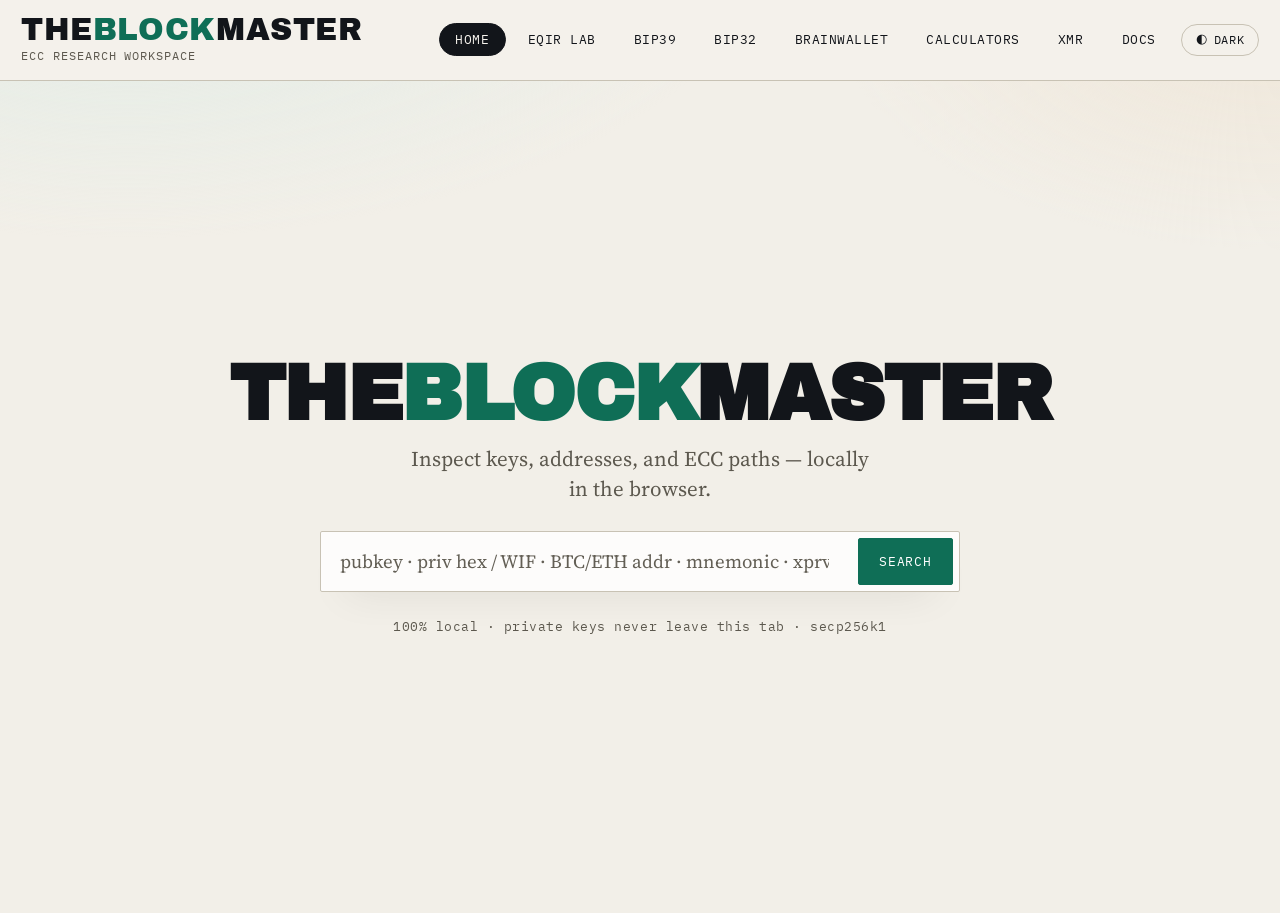
==== commit 5b9227fe: "UI: enlarge base type, controls, and chrome Raise body from ~12.5px density, bump tabs/inputs/EQIR h" ====
--- a/index.html
+++ b/index.html
@@ -5,8 +5,8 @@
   <meta name="viewport" content="width=device-width, initial-scale=1" />
   <title>TheBlockMaster — EQIR Lab</title>
   <meta name="description" content="TheBlockMaster — ECC research workspace. EQIR Lab tab: Double-and-Add, Kangaroo, XOR, quantum-inspired walks." />
-  <link rel="stylesheet" href="css/interface.css?v=tbm23" />
-  <link rel="stylesheet" href="css/theblockmaster.css?v=tbm23" />
+  <link rel="stylesheet" href="css/interface.css?v=tbm24" />
+  <link rel="stylesheet" href="css/theblockmaster.css?v=tbm24" />
   <script>
     (function () {
       try {
@@ -1657,12 +1657,12 @@
     </div>
   </div>
   </div><!-- /tbm-site -->
-  <script src="js/site.js?v=tbm23"></script>
-  <script src="js/agent-bridge.js?v=tbm23"></script>
-  <script type="module" src="js/app.js?v=tbm23"></script>
-  <script type="module" src="js/hd/hd-ui.js?v=tbm23"></script>
-  <script type="module" src="js/tools/brainwallet-ui.js?v=tbm23"></script>
-  <script type="module" src="js/tools/calc-ui.js?v=tbm23"></script>
-  <script type="module" src="js/xmr/xmr-ui.js?v=tbm23"></script>
+  <script src="js/site.js?v=tbm24"></script>
+  <script src="js/agent-bridge.js?v=tbm24"></script>
+  <script type="module" src="js/app.js?v=tbm24"></script>
+  <script type="module" src="js/hd/hd-ui.js?v=tbm24"></script>
+  <script type="module" src="js/tools/brainwallet-ui.js?v=tbm24"></script>
+  <script type="module" src="js/tools/calc-ui.js?v=tbm24"></script>
+  <script type="module" src="js/xmr/xmr-ui.js?v=tbm24"></script>
 </body>
 </html>
--- a/css/interface.css
+++ b/css/interface.css
@@ -11,9 +11,9 @@
   --row: #f5f7f9;
   --mono: ui-monospace, "SFMono-Regular", Consolas, monospace;
   --sans: -apple-system, BlinkMacSystemFont, "Segoe UI", Helvetica, Arial, sans-serif;
-  --pad: 0.45rem 0.55rem;
-  --gap: 0.35rem;
-  --r: 4px;
+  --pad: 0.55rem 0.7rem;
+  --gap: 0.45rem;
+  --r: 5px;
   --input-bg: #fff;
   --ghost-bg: #fff;
   --surf-warn: #fff8e0;
@@ -29,42 +29,45 @@
 }
 
 * { box-sizing: border-box; }
+html {
+  font-size: 16px;
+}
 html, body {
   margin: 0; min-height: 100%;
   background: var(--bg); color: var(--text);
-  font-family: var(--sans); font-size: 12.5px; line-height: 1.3;
+  font-family: var(--sans); font-size: 15px; line-height: 1.4;
 }
 button {
   font: inherit; cursor: pointer;
   background: var(--accent); color: #fff;
   border: 1px solid transparent; border-radius: var(--r);
-  padding: 0.28rem 0.5rem; line-height: 1.2;
+  padding: 0.4rem 0.7rem; line-height: 1.25;
 }
 button.ghost { background: var(--ghost-bg, #fff); color: var(--text); border-color: var(--border); }
 button.ok { background: var(--accent2); }
-button.sm { padding: 0.15rem 0.35rem; font-size: 11px; line-height: 1.1; }
+button.sm { padding: 0.28rem 0.5rem; font-size: 13px; line-height: 1.2; }
 button.op-down { background: #0b6bcb; color: #fff; }
 button.op-up { background: #8250df; color: #fff; }
 button:disabled { opacity: 0.45; cursor: not-allowed; }
 
 input[type="text"], textarea, select {
-  width: 100%; font-family: var(--mono); font-size: 11px;
+  width: 100%; font-family: var(--mono); font-size: 13.5px;
   border: 1px solid var(--border); border-radius: var(--r);
-  padding: 0.22rem 0.4rem; background: var(--input-bg, #fff); color: var(--text);
-  line-height: 1.25;
+  padding: 0.35rem 0.55rem; background: var(--input-bg, #fff); color: var(--text);
+  line-height: 1.35;
 }
 textarea {
-  resize: vertical; min-height: 3.2rem; max-height: 16rem;
-  line-height: 1.3; white-space: pre; overflow: auto;
+  resize: vertical; min-height: 3.6rem; max-height: 18rem;
+  line-height: 1.4; white-space: pre; overflow: auto;
 }
 #spec-algo-rule { min-height: 5.2rem; max-height: 10rem; }
 input:focus, textarea:focus {
   outline: 1px solid #0b6bcb66; border-color: var(--accent);
 }
 label {
-  display: block; font-size: 10px; font-weight: 650;
-  color: var(--muted); margin-bottom: 0.1rem; letter-spacing: 0.02em;
-  line-height: 1.15;
+  display: block; font-size: 14.5px; font-weight: 650;
+  color: var(--muted); margin-bottom: 0.15rem; letter-spacing: 0.02em;
+  line-height: 1.25;
 }
 
 .shell {
@@ -136,7 +139,7 @@
   border: 1px solid var(--border);
   border-radius: 4px;
   padding: 0.28rem 0.4rem;
-  font-size: 11px;
+  font-size: 13.5px;
   font-weight: 700;
   letter-spacing: 0.02em;
 }
@@ -156,7 +159,7 @@
 }
 .tools-acc-panel[hidden] { display: none !important; }
 .tool-lab {
-  font-size: 9px;
+  font-size: 11.5px;
   font-weight: 700;
   color: var(--muted);
   margin: 0;
@@ -170,7 +173,7 @@
 .tool-row select,
 .tools-acc-panel input[type="text"],
 .tools-acc-panel textarea {
-  font-size: 10.5px;
+  font-size: 13px;
   padding: 0.18rem 0.3rem;
 }
 .tools-acc-panel textarea { min-height: 2.4rem; max-height: 6rem; }
@@ -178,7 +181,7 @@
   display: inline-flex;
   align-items: center;
   gap: 0.2rem;
-  font-size: 10px;
+  font-size: 12.5px;
   color: var(--muted);
   margin: 0;
   font-weight: 650;
@@ -191,7 +194,7 @@
   border: 1px solid var(--border);
   border-radius: 3px;
   font-family: var(--mono);
-  font-size: 10px;
+  font-size: 12.5px;
   word-break: break-all;
   white-space: pre-wrap;
   min-height: 1.6rem;
@@ -227,14 +230,14 @@
   margin: 0; font-size: 0.7rem; letter-spacing: 0.05em;
   text-transform: uppercase; color: var(--muted);
 }
-.sb-hint { margin: 0 0 0.35rem; font-size: 10px; color: var(--muted); line-height: 1.25; flex: 0 0 auto; }
+.sb-hint { margin: 0 0 0.35rem; font-size: 12.5px; color: var(--muted); line-height: 1.25; flex: 0 0 auto; }
 .sb-list { display: flex; flex-direction: column; gap: 0.3rem; }
-.sb-empty { font-size: 11px; color: var(--muted); padding: 0.35rem; }
+.sb-empty { font-size: 13.5px; color: var(--muted); padding: 0.35rem; }
 
 .hist-card {
   border: 1px solid var(--border); border-radius: var(--r);
   background: var(--card, #fff); color: var(--text);
-  padding: 0.28rem 0.35rem; font-size: 11px;
+  padding: 0.28rem 0.35rem; font-size: 13.5px;
 }
 .hist-card.used {
   border-color: #d4a017;
@@ -245,7 +248,7 @@
   background: var(--surf-ok, #e8f7ed);
 }
 .hist-card .hist-flag {
-  font-size: 9px; font-weight: 800; text-transform: uppercase;
+  font-size: 11.5px; font-weight: 800; text-transform: uppercase;
   letter-spacing: 0.03em; color: var(--muted);
 }
 .hist-card.used .hist-flag { color: #9a6700; }
@@ -257,10 +260,10 @@
   align-items: center;
 }
 .hist-card .hist-at {
-  font-size: 9px; color: var(--muted); letter-spacing: 0.02em;
+  font-size: 11.5px; color: var(--muted); letter-spacing: 0.02em;
 }
 .hist-card .hist-val {
-  font-size: 10px; word-break: break-all; margin: 0.15rem 0;
+  font-size: 12.5px; word-break: break-all; margin: 0.15rem 0;
   font-family: var(--mono); color: var(--text);
 }
 .hist-card .hist-actions { display: flex; gap: 0.2rem; }
@@ -270,7 +273,7 @@
   border-top: 1px dashed var(--border);
 }
 .hist-pager .hist-page {
-  font-size: 10px; color: var(--muted); font-variant-numeric: tabular-nums;
+  font-size: 12.5px; color: var(--muted); font-variant-numeric: tabular-nums;
   min-width: 3.2rem; text-align: center;
 }
 .hist-pager button { min-width: 1.6rem; font-weight: 700; }
@@ -278,19 +281,19 @@
 .rel-card {
   border: 1px solid var(--border); border-radius: var(--r);
   background: var(--card, #fff); color: var(--text);
-  padding: 0.3rem 0.4rem; font-size: 11px;
+  padding: 0.3rem 0.4rem; font-size: 13.5px;
 }
 .rel-card.sev-warn { border-color: #d4a017; background: var(--surf-warn, #fffdf3); }
 .rel-card.sev-ok { border-color: #4ac26b; background: var(--surf-ok, #f3fbf5); }
 .rel-card.sev-info { border-color: #0b6bcb; background: var(--surf-info, #f0f6ff); }
 .rel-card.sev-muted { opacity: 0.75; }
 .rel-type {
-  font-size: 9px; font-weight: 700; text-transform: uppercase;
+  font-size: 11.5px; font-weight: 700; text-transform: uppercase;
   letter-spacing: 0.04em; color: var(--muted);
 }
 .rel-title { font-weight: 700; margin: 0.1rem 0; line-height: 1.25; }
-.rel-detail { font-size: 10px; word-break: break-all; color: var(--text); }
-.rel-locs { font-size: 10px; color: var(--accent); margin-top: 0.15rem; }
+.rel-detail { font-size: 12.5px; word-break: break-all; color: var(--text); }
+.rel-locs { font-size: 12.5px; color: var(--accent); margin-top: 0.15rem; }
 
 .pin-quick { display: flex; gap: 0.25rem; margin-bottom: 0.4rem; flex-wrap: wrap; }
 .pin-card {
@@ -303,16 +306,16 @@
   display: grid; grid-template-columns: auto 1fr auto; gap: 0.2rem; align-items: center;
 }
 .pin-kind {
-  font-size: 9px; font-weight: 800; text-transform: uppercase;
+  font-size: 11.5px; font-weight: 800; text-transform: uppercase;
   padding: 0.1rem 0.28rem; border-radius: 2px;
 }
 .pin-kind.priv { background: var(--chip-warn, #fff8c5); color: #9a6700; }
 .pin-kind.pub { background: var(--chip-info, #ddf4ff); color: #0550ae; }
 .pin-name {
-  font-family: var(--sans) !important; font-size: 11px !important;
+  font-family: var(--sans) !important; font-size: 13.5px !important;
   font-weight: 650; padding: 0.12rem 0.3rem !important;
 }
-.pin-val { font-size: 10px; margin: 0.2rem 0; word-break: break-all; color: var(--muted); }
+.pin-val { font-size: 12.5px; margin: 0.2rem 0; word-break: break-all; color: var(--muted); }
 .pin-actions { display: flex; gap: 0.2rem; }
 
 @media (max-width: 1100px) {
@@ -339,7 +342,7 @@
 }
 .top { margin-bottom: 0.4rem; }
 .top h1 { margin: 0; font-size: 1.05rem; line-height: 1.2; }
-.top p { margin: 0.15rem 0 0; color: var(--muted); font-size: 11.5px; max-width: 60rem; line-height: 1.35; }
+.top p { margin: 0.15rem 0 0; color: var(--muted); font-size: 14px; max-width: 60rem; line-height: 1.35; }
 
 .card {
   background: var(--card); border: 1px solid var(--border);
@@ -359,7 +362,7 @@
   border-top: 1px solid var(--border);
 }
 
-.chain-help { margin: 0 0 0.35rem; font-size: 11px; line-height: 1.3; }
+.chain-help { margin: 0 0 0.35rem; font-size: 13.5px; line-height: 1.3; }
 
 .grid2 { display: grid; grid-template-columns: 1fr 1fr; gap: var(--gap); }
 .grid3 { display: grid; grid-template-columns: 1fr 1fr 1fr; gap: var(--gap); }
@@ -390,7 +393,7 @@
 
 .bal-badges {
   display: inline-flex; align-items: center; gap: 0.15rem;
-  flex-wrap: nowrap; font-family: var(--mono); font-size: 9.5px;
+  flex-wrap: nowrap; font-family: var(--mono); font-size: 12px;
   line-height: 1; white-space: nowrap; align-self: center;
   min-height: 1.4rem;
 }
@@ -405,7 +408,7 @@
 .bal-badges .bb.tot { border-color: #8b949e; background: var(--row, #f6f8fa); }
 .bal-badges .bb.err { border-color: #d4a017; background: var(--chip-warn, #fff8c5); color: #9a6700; }
 .bal-badges .bb.load { opacity: 0.55; }
-.bal-badges .ico { font-size: 10px; line-height: 1; }
+.bal-badges .ico { font-size: 12.5px; line-height: 1; }
 .with-copy .copy-btn,
 .with-copy > button { align-self: stretch; min-width: 1.6rem; padding: 0 0.3rem; }
 
@@ -414,7 +417,7 @@
   text-decoration: none; font-weight: 800;
   background: #0b6bcb; color: #fff !important;
   border: 1px solid transparent; border-radius: var(--r);
-  min-width: 1.7rem; padding: 0 0.35rem; font-size: 12px;
+  min-width: 1.7rem; padding: 0 0.35rem; font-size: 14.5px;
   line-height: 1;
 }
 a.exp-link:hover { background: #0958a8; }
@@ -440,7 +443,7 @@
 }
 #derived-panel > h2 .muted { color: var(--muted); font-weight: 600; font-size: 0.62rem; }
 #derived-panel #btn-bal-refresh {
-  font-size: 10px;
+  font-size: 12.5px;
   padding: 0.12rem 0.35rem;
   border-color: var(--der-border, #8bb4e0);
   color: var(--der-title, #0550ae);
@@ -467,7 +470,7 @@
   min-width: 0;
 }
 #derived-panel .der-col-h {
-  font-size: 10px;
+  font-size: 12.5px;
   font-weight: 800;
   letter-spacing: 0.04em;
   text-transform: uppercase;
@@ -490,7 +493,7 @@
 }
 #derived-panel .der-row:last-child { margin-bottom: 0; }
 #derived-panel .der-k {
-  font-size: 9.5px;
+  font-size: 12px;
   font-weight: 700;
   color: var(--muted, #5a6574);
   line-height: 1.5;
@@ -506,7 +509,7 @@
   grid-column: 1 / -1;
 }
 #derived-panel .der-evm-note {
-  font-size: 10px;
+  font-size: 12.5px;
   margin: 0.25rem 0 0;
 }
 #derived-panel .der-sep {
@@ -515,7 +518,7 @@
   gap: 0.45rem;
   margin: 0.35rem 0 0.28rem;
   color: var(--muted);
-  font-size: 9.5px;
+  font-size: 12px;
   font-weight: 700;
   letter-spacing: 0.06em;
   text-transform: uppercase;
@@ -570,7 +573,7 @@
   background: var(--der-input-bg, #fbfcfe);
   color: var(--text, #12161c);
   font-family: var(--mono);
-  font-size: 10.5px;
+  font-size: 13px;
   font-weight: 600;
   line-height: 1.3;
   white-space: pre-wrap;
@@ -602,19 +605,19 @@
   min-width: 1.35rem;
   min-height: 1.35rem;
   padding: 0;
-  font-size: 11px;
+  font-size: 13.5px;
   align-self: start;
 }
 #derived-panel a.exp-link {
   min-width: 1.35rem;
   min-height: 1.35rem;
   padding: 0;
-  font-size: 11px;
+  font-size: 13.5px;
   background: #0b6bcb;
   align-self: start;
 }
 #derived-panel .bal-badges {
-  font-size: 9px;
+  font-size: 11.5px;
   min-height: 0;
   display: flex;
   flex-wrap: wrap;
@@ -644,7 +647,7 @@
   border-radius: 4px;
   background: var(--chip-warn, #fff8c5);
   color: var(--warn, #7a5a00);
-  font-size: 10px;
+  font-size: 12.5px;
   font-weight: 650;
 }
 .bal-cache-notice:not([hidden]) { display: flex; }
@@ -680,13 +683,13 @@
   border-radius: 4px;
 }
 .fund-leak-alert .fla-title {
-  font-size: 14px;
+  font-size: 16px;
   letter-spacing: 0.04em;
   text-transform: uppercase;
   margin-bottom: 0.25rem;
 }
 .fund-leak-alert .fla-body {
-  font-size: 12.5px;
+  font-size: 15px;
   font-weight: 700;
   letter-spacing: 0;
   text-transform: none;
@@ -694,7 +697,7 @@
 .fund-leak-alert .fla-list {
   margin: 0.35rem 0 0;
   padding-left: 1.1rem;
-  font-size: 11.5px;
+  font-size: 14px;
   font-family: var(--mono);
   font-weight: 650;
 }
@@ -733,7 +736,7 @@
   margin-left: auto;
   padding: 0.28rem 0.75rem;
   font-weight: 700;
-  font-size: 12px;
+  font-size: 14.5px;
 }
 
 .priv-nudge,
@@ -745,7 +748,7 @@
 .priv-rand #priv-lo,
 .priv-rand #priv-hi {
   width: 4.2rem; flex: 0 0 auto;
-  padding: 0.16rem 0.3rem; font-size: 11px;
+  padding: 0.16rem 0.3rem; font-size: 13.5px;
 }
 .priv-rand #priv-lo,
 .priv-rand #priv-hi {
@@ -753,13 +756,13 @@
 }
 .priv-nudge #btn-priv-minus,
 .priv-nudge #btn-priv-plus {
-  min-width: 1.55rem; font-weight: 700; font-size: 13px; padding: 0.12rem 0.28rem;
+  min-width: 1.55rem; font-weight: 700; font-size: 14.5px; padding: 0.12rem 0.28rem;
 }
 .priv-nudge .hint,
-.priv-rand .hint { font-size: 10px; color: var(--muted); }
+.priv-rand .hint { font-size: 12.5px; color: var(--muted); }
 .priv-rand #btn-priv-rand,
 .priv-rand #btn-priv-rand-range {
-  font-size: 11px; padding: 0.14rem 0.4rem; font-weight: 650;
+  font-size: 13.5px; padding: 0.14rem 0.4rem; font-weight: 650;
 }
 
 #eqir-input-card #flash {
@@ -768,7 +771,7 @@
 #eqir-input-card #flash .msg {
   margin: 0;
   padding: 0.22rem 0.4rem;
-  font-size: 11px;
+  font-size: 13.5px;
   line-height: 1.25;
   word-break: break-all;
 }
@@ -780,8 +783,8 @@
   padding: 0.12rem 0.32rem;
   min-width: 3.6rem;
 }
-#eqir-input-card .stat b { font-size: 8.5px; }
-#eqir-input-card .stat span { font-size: 10.5px; }
+#eqir-input-card .stat b { font-size: 11px; }
+#eqir-input-card .stat span { font-size: 13px; }
 
 /* ── Calculator chain ───────────────────────────────────── */
 .chain-toolbar {
@@ -802,7 +805,7 @@
 .chain-filter-tog button.filt-both.active { background: #8250df; border-color: #8250df; }
 .chain-legend {
   display: inline-flex; flex-wrap: wrap; gap: 0.35rem;
-  margin-left: auto; font-size: 10px;
+  margin-left: auto; font-size: 12.5px;
 }
 .leg {
   display: inline-flex; align-items: center; gap: 0.2rem;
@@ -866,7 +869,7 @@
 .chain-card-bitbar {
   display: flex; align-items: center; flex-wrap: wrap; gap: 0.25rem;
   padding: 0.22rem 0.32rem;
-  font-size: 9px; font-weight: 800;
+  font-size: 11.5px; font-weight: 800;
   letter-spacing: 0.02em;
   color: #fff;
   border-bottom: 1px solid #00000022;
@@ -886,12 +889,12 @@
   padding: 0.08rem 0.28rem;
   border-radius: 2px;
   font-family: var(--mono);
-  font-size: 8.5px;
+  font-size: 11px;
 }
 .chain-card-bitbar-msg {
   font-weight: 700;
   letter-spacing: 0;
-  font-size: 8.5px;
+  font-size: 11px;
   opacity: 0.95;
 }
 .chain-card:hover {
@@ -922,9 +925,9 @@
 .chain-card-h {
   display: flex; align-items: center; gap: 0.2rem; flex-wrap: wrap;
 }
-.chain-card-h .calc-num { width: 1.05rem; height: 1.05rem; font-size: 8px; }
+.chain-card-h .calc-num { width: 1.05rem; height: 1.05rem; font-size: 11px; }
 .chain-card-kind {
-  font-size: 8.5px; font-weight: 800; letter-spacing: 0.03em;
+  font-size: 11px; font-weight: 800; letter-spacing: 0.03em;
   padding: 0.04rem 0.22rem; border-radius: 2px; text-transform: uppercase;
 }
 .chain-card.op-mul .chain-card-kind { background: var(--chip-warn, #fff8c5); color: #9a6700; }
@@ -932,7 +935,7 @@
 .chain-card.op-both .chain-card-kind { background: var(--chip-violet, #f0e7ff); color: #8250df; }
 .chain-card.op-other .chain-card-kind { background: var(--chip-mute, #eaeef2); color: var(--muted); }
 .chain-card-fam {
-  margin-left: auto; font-size: 7.5px; font-weight: 800;
+  margin-left: auto; font-size: 10.5px; font-weight: 800;
   padding: 0.04rem 0.2rem; border-radius: 2px; letter-spacing: 0.04em;
 }
 .fam-mul { background: var(--chip-warn, #fff8c5); color: #9a6700; }
@@ -940,14 +943,14 @@
 .fam-both { background: var(--chip-violet, #f0e7ff); color: #8250df; }
 .fam-other { background: var(--chip-mute, #eaeef2); color: var(--muted); }
 .chain-card-bit {
-  font-family: var(--mono); font-size: 9px; color: var(--muted); font-weight: 650;
+  font-family: var(--mono); font-size: 11.5px; color: var(--muted); font-weight: 650;
 }
 .chain-card-label {
-  font-size: 10px; font-weight: 650; line-height: 1.15;
+  font-size: 12.5px; font-weight: 650; line-height: 1.15;
   overflow: hidden; text-overflow: ellipsis; white-space: nowrap;
 }
 .chain-card-pub {
-  font-family: var(--mono); font-size: 8.5px; word-break: break-all;
+  font-family: var(--mono); font-size: 11px; word-break: break-all;
   line-height: 1.2; color: var(--text);
   background: var(--input-bg, #f6f8fa); border: 1px solid var(--border);
   border-radius: 3px; padding: 0.12rem 0.2rem;
@@ -964,12 +967,12 @@
 }
 .chain-card-xy-row b {
   display: block; color: var(--muted); font-weight: 700;
-  font-size: 8px; letter-spacing: 0.04em; margin-bottom: 0.02rem;
+  font-size: 11px; letter-spacing: 0.04em; margin-bottom: 0.02rem;
 }
 .chain-card-xy-row code {
   display: block;
   font-family: var(--mono);
-  font-size: 8.5px;
+  font-size: 11px;
   line-height: 1.25;
   word-break: break-all;
   white-space: normal;
@@ -978,22 +981,22 @@
 }
 .chain-card-grid {
   display: grid; grid-template-columns: 1fr 1fr; gap: 0.1rem 0.25rem;
-  font-size: 9px; line-height: 1.15;
+  font-size: 11.5px; line-height: 1.15;
 }
 .chain-card-grid b {
-  display: block; color: var(--muted); font-weight: 650; font-size: 8px;
+  display: block; color: var(--muted); font-weight: 650; font-size: 11px;
 }
 .chain-card-grid span {
   font-family: var(--mono); display: block;
   overflow: hidden; text-overflow: ellipsis; white-space: nowrap;
 }
 .chain-card-formula {
-  font-family: var(--mono); font-size: 8.5px; color: var(--muted);
+  font-family: var(--mono); font-size: 11px; color: var(--muted);
   overflow: hidden; text-overflow: ellipsis; white-space: nowrap;
   margin-top: auto;
 }
 .chain-card-hint {
-  font-size: 8px; color: var(--accent); font-weight: 650;
+  font-size: 11px; color: var(--accent); font-weight: 650;
 }
 
 /* Modal detalhe — sempre no topo do viewport */
@@ -1028,7 +1031,7 @@
   position: sticky; top: 0; background: var(--card, #fff); z-index: 2;
 }
 .chain-modal-h h3 {
-  margin: 0; font-size: 13px; font-weight: 700; flex: 1;
+  margin: 0; font-size: 14.5px; font-weight: 700; flex: 1;
 }
 .chain-modal-body { padding: 0.55rem 0.65rem 0.85rem; }
 .chain-modal-body .calc-row {
@@ -1044,7 +1047,7 @@
 }
 .chain-modal-body .calc-fields input,
 .chain-modal-body .calc-fields textarea {
-  font-size: 11.5px;
+  font-size: 14px;
   word-break: break-all;
 }
 
@@ -1081,7 +1084,7 @@
   background: #0b6bcb;
   color: #fff;
   font-weight: 800;
-  font-size: 11px;
+  font-size: 13.5px;
   letter-spacing: 0.02em;
   box-shadow: 0 0 0 2px #ddf4ff;
 }
@@ -1117,10 +1120,10 @@
   width: 1.25rem; height: 1.25rem; border-radius: 50%;
   background: var(--accent); color: #fff;
   display: grid; place-items: center;
-  font-size: 10px; font-weight: 700; flex: 0 0 auto;
+  font-size: 12.5px; font-weight: 700; flex: 0 0 auto;
 }
 .calc-kind {
-  font-size: 9px; font-weight: 700; padding: 0.08rem 0.28rem;
+  font-size: 11.5px; font-weight: 700; padding: 0.08rem 0.28rem;
   border-radius: 2px; text-transform: uppercase;
 }
 .calc-kind.seed { background: var(--chip-mute, #eaeef2); color: var(--muted); }
@@ -1130,10 +1133,10 @@
 .calc-kind.half1 { background: var(--chip-violet, #fbefff); color: #8250df; }
 .calc-kind.blank { background: var(--chip-mute, #eaeef2); color: var(--muted); }
 .calc-meta {
-  margin-left: auto; font-family: var(--mono); font-size: 10px; color: var(--muted);
+  margin-left: auto; font-family: var(--mono); font-size: 12.5px; color: var(--muted);
 }
 .calc-row-h input[data-f="label"] {
-  max-width: 12rem; font-family: var(--sans) !important; font-size: 11px !important;
+  max-width: 12rem; font-family: var(--sans) !important; font-size: 13.5px !important;
   padding: 0.12rem 0.3rem;
 }
 .calc-row-body { padding: 0.35rem 0.4rem 0.4rem; }
@@ -1160,7 +1163,7 @@
   width: 1px; align-self: stretch; background: var(--border); margin: 0 0.1rem;
 }
 
-.msg { padding: 0.3rem 0.45rem; border-radius: 4px; margin: 0.25rem 0; font-size: 11.5px; }
+.msg { padding: 0.3rem 0.45rem; border-radius: 4px; margin: 0.25rem 0; font-size: 14px; }
 .msg.ok { background: var(--chip-ok, #dafbe1); color: #1a7f37; }
 .msg.warn { background: var(--chip-warn, #fff8c5); color: #9a6700; }
 .msg.info { background: var(--chip-info, #ddf4ff); color: #0550ae; }
@@ -1170,8 +1173,8 @@
   background: var(--row, #f6f8fa); border: 1px solid var(--border); border-radius: 4px;
   padding: 0.18rem 0.4rem; min-width: 4.5rem; color: var(--text);
 }
-.stat b { display: block; font-size: 9px; color: var(--muted); font-weight: 650; }
-.stat span { font-family: var(--mono); font-size: 11px; }
+.stat b { display: block; font-size: 11.5px; color: var(--muted); font-weight: 650; }
+.stat span { font-family: var(--mono); font-size: 13.5px; }
 
 .bitrow { display: flex; flex-wrap: wrap; gap: 3px; align-items: stretch; }
 .bit {
@@ -1183,11 +1186,11 @@
   flex: 0 0 auto;
 }
 .bit .bit-i {
-  font-size: 8px; color: var(--muted); font-weight: 650;
+  font-size: 11px; color: var(--muted); font-weight: 650;
   letter-spacing: -0.02em; max-width: 100%;
   overflow: hidden; text-overflow: clip; white-space: nowrap;
 }
-.bit .bit-v { font-size: 12px; font-weight: 700; }
+.bit .bit-v { font-size: 14.5px; font-weight: 700; }
 .bit.on { background: var(--chip-ok, #dafbe1); border-color: #4ac26b; }
 .bit.on .bit-v { color: #1a7f37; }
 .bit.off { color: var(--muted); }
@@ -1201,7 +1204,7 @@
   opacity: 0.7;
 }
 
-.mono { font-family: var(--mono); font-size: 11px; word-break: break-all; }
+.mono { font-family: var(--mono); font-size: 13.5px; word-break: break-all; }
 .muted { color: var(--muted); }
 pre.mono,
 pre.tool-out {
@@ -1214,7 +1217,7 @@
 .detail-box {
   margin: 0; max-height: 110px; overflow: auto;
   white-space: pre-wrap; word-break: break-all;
-  font-size: 10.5px; line-height: 1.3;
+  font-size: 13px; line-height: 1.3;
   background: var(--input-bg, transparent);
   border: 1px solid var(--border);
   border-radius: var(--r);
@@ -1223,13 +1226,13 @@
 }
 .status-pair .card { min-height: 0; }
 .footer-note {
-  margin-top: 0.35rem; font-size: 10.5px; color: var(--muted);
+  margin-top: 0.35rem; font-size: 13px; color: var(--muted);
   border-top: 1px solid var(--border); padding-top: 0.35rem; line-height: 1.35;
 }
 .toast-copied {
   position: fixed; bottom: 0.6rem; right: 0.6rem; z-index: 50;
   background: #1a1f26; color: #fff; padding: 0.3rem 0.55rem;
-  border-radius: 4px; font-size: 11px; opacity: 0; pointer-events: none;
+  border-radius: 4px; font-size: 13.5px; opacity: 0; pointer-events: none;
   transition: opacity 0.15s;
 }
 .toast-copied.show { opacity: 1; }
@@ -1251,10 +1254,10 @@
 }
 .eqir-chain-nav button {
   font-family: var(--mono, ui-monospace, monospace);
-  font-size: 0.68rem;
+  font-size: 0.82rem;
   letter-spacing: 0.04em;
   text-transform: uppercase;
-  padding: 0.28rem 0.55rem;
+  padding: 0.4rem 0.75rem;
   border-radius: 2px;
   background: transparent;
   border: 1px solid var(--border);
@@ -1271,7 +1274,7 @@
 }
 .eqir-chain-hint {
   margin: 0 0 0.55rem;
-  font-size: 11px;
+  font-size: 13.5px;
 }
 .der-chain-pane[hidden] {
   display: none !important;
@@ -1290,7 +1293,7 @@
 .eqir-mod-nav button.active {
   background: var(--accent); color: #fff; border-color: var(--accent);
 }
-.eqir-mod-hint { margin: 0 0 0.45rem; font-size: 11px; }
+.eqir-mod-hint { margin: 0 0 0.45rem; font-size: 13.5px; }
 .eqir-panel[hidden] { display: none !important; }
 .eqir-trail {
   display: grid;
@@ -1300,7 +1303,7 @@
 .eqir-trail-card {
   border: 1px solid var(--border); border-radius: 4px;
   background: var(--card, #fff); color: var(--text);
-  padding: 0.28rem 0.35rem; font-size: 10px;
+  padding: 0.28rem 0.35rem; font-size: 12.5px;
 }
 .eqir-cmp-grid {
   display: grid;
@@ -1310,7 +1313,7 @@
 .eqir-cmp-card {
   border: 1px solid var(--border); border-radius: 5px;
   padding: 0.4rem; background: var(--card, #fff); color: var(--text);
-  font-size: 11px;
+  font-size: 13.5px;
 }
 .eqir-cmp-card.ok { border-color: #1a7f37; background: var(--surf-ok, #f3fbf5); }
 .eqir-cmp-card.fail { border-color: #cf222e; background: var(--surf-err, #fff5f5); }
@@ -1320,14 +1323,14 @@
 #btn-seq-pub.active {
   background: #1a7f37; border-color: #1a7f37; color: #fff;
 }
-#seq-pub-status { font-family: ui-monospace, monospace; font-size: 11px; }
+#seq-pub-status { font-family: ui-monospace, monospace; font-size: 13.5px; }
 
 /* full hex/WIF cells in HD tables */
 .der-cell-full {
   overflow-wrap: anywhere;
   word-break: break-all;
   white-space: normal;
-  font-size: 10.5px;
+  font-size: 13px;
   line-height: 1.25;
   max-width: 28rem;
 }
--- a/css/theblockmaster.css
+++ b/css/theblockmaster.css
@@ -154,6 +154,8 @@
     var(--tbm-paper);
   color: var(--tbm-ink);
   font-family: var(--tbm-serif);
+  font-size: 15px;
+  line-height: 1.45;
   transition: background-color 0.25s ease, color 0.2s ease;
 }
 
@@ -168,7 +170,7 @@
   align-items: center;
   justify-content: space-between;
   gap: 1rem;
-  padding: 0.85rem 1.25rem;
+  padding: 1rem 1.4rem;
   border-bottom: 1px solid var(--tbm-line);
   background: var(--tbm-topbar);
   position: sticky;
@@ -188,16 +190,16 @@
 .tbm-theme-toggle {
   display: inline-flex;
   align-items: center;
-  gap: 0.35rem;
-  font-family: var(--tbm-mono);
-  font-size: 0.68rem;
+  gap: 0.4rem;
+  font-family: var(--tbm-mono);
+  font-size: 0.82rem;
   letter-spacing: 0.06em;
   text-transform: uppercase;
   background: transparent;
   color: var(--tbm-ink);
   border: 1px solid var(--tbm-line);
   border-radius: 999px;
-  padding: 0.4rem 0.75rem;
+  padding: 0.5rem 0.9rem;
   cursor: pointer;
 }
 
@@ -226,7 +228,7 @@
 
 .tbm-brand-mark {
   font-family: var(--tbm-display);
-  font-size: clamp(1.35rem, 2.4vw, 1.85rem);
+  font-size: clamp(1.55rem, 2.6vw, 2.05rem);
   letter-spacing: 0.02em;
   line-height: 1;
   text-transform: uppercase;
@@ -238,7 +240,7 @@
 
 .tbm-brand-sub {
   font-family: var(--tbm-mono);
-  font-size: 0.68rem;
+  font-size: 0.8rem;
   color: var(--tbm-mute);
   letter-spacing: 0.08em;
   text-transform: uppercase;
@@ -247,20 +249,20 @@
 .tbm-site-tabs {
   display: flex;
   flex-wrap: wrap;
-  gap: 0.35rem;
+  gap: 0.4rem;
   align-items: center;
 }
 
 .tbm-site-tabs button {
   font-family: var(--tbm-mono);
-  font-size: 0.72rem;
+  font-size: 0.85rem;
   letter-spacing: 0.04em;
   text-transform: uppercase;
   background: transparent;
   color: var(--tbm-ink);
   border: 1px solid transparent;
   border-radius: 999px;
-  padding: 0.4rem 0.85rem;
+  padding: 0.5rem 1rem;
 }
 
 .tbm-site-tabs button:hover {
@@ -329,8 +331,8 @@
 }
 
 .tbm-home-lead {
-  font-size: clamp(1.05rem, 2.2vw, 1.25rem);
-  max-width: 28rem;
+  font-size: clamp(1.15rem, 2.4vw, 1.4rem);
+  max-width: 32rem;
   color: var(--tbm-mute);
   margin: 0 0 1.75rem;
   animation: tbm-rise 0.7s ease 0.08s both;
@@ -367,9 +369,9 @@
   border: 0;
   background: transparent;
   font-family: var(--tbm-serif);
-  font-size: clamp(0.95rem, 2vw, 1.08rem);
-  color: var(--tbm-ink);
-  padding: 1rem 1.1rem;
+  font-size: clamp(1.1rem, 2.2vw, 1.25rem);
+  color: var(--tbm-ink);
+  padding: 1.15rem 1.25rem;
   outline: none;
   border-radius: 2px 0 0 2px;
 }
@@ -389,9 +391,9 @@
   font-family: var(--tbm-mono);
   text-transform: uppercase;
   letter-spacing: 0.06em;
-  font-size: 0.72rem;
-  padding: 0 1.15rem;
-  margin: 0.35rem;
+  font-size: 0.88rem;
+  padding: 0 1.35rem;
+  margin: 0.4rem;
   border-radius: 2px;
   border: 1px solid var(--tbm-accent);
   background: var(--tbm-accent);
@@ -415,8 +417,8 @@
   font-family: var(--tbm-mono);
   text-transform: uppercase;
   letter-spacing: 0.05em;
-  font-size: 0.78rem;
-  padding: 0.7rem 1.1rem;
+  font-size: 0.9rem;
+  padding: 0.8rem 1.25rem;
   border-radius: 2px;
 }
 
@@ -434,7 +436,7 @@
 .tbm-home-note {
   margin-top: 1.75rem;
   font-family: var(--tbm-mono);
-  font-size: 0.72rem;
+  font-size: 0.85rem;
   color: var(--tbm-mute);
   letter-spacing: 0.04em;
   animation: tbm-rise 0.7s ease 0.28s both;
@@ -777,10 +779,10 @@
 
 .tbm-docs-tabs [role="tab"] {
   font-family: var(--tbm-mono);
-  font-size: 0.72rem;
+  font-size: 0.85rem;
   letter-spacing: 0.05em;
   text-transform: uppercase;
-  padding: 0.4rem 0.85rem;
+  padding: 0.5rem 1rem;
   border: 1px solid var(--tbm-line);
   background: var(--tbm-surface);
   color: var(--tbm-ink);
@@ -825,13 +827,13 @@
 
 .tbm-docs-toc a {
   font-family: var(--tbm-mono);
-  font-size: 0.68rem;
+  font-size: 0.8rem;
   letter-spacing: 0.04em;
   text-transform: uppercase;
   text-decoration: none;
   color: var(--tbm-ink);
   border: 1px solid var(--tbm-line);
-  padding: 0.35rem 0.55rem;
+  padding: 0.45rem 0.7rem;
   background: var(--tbm-surface);
 }
 
@@ -864,8 +866,8 @@
 .tbm-docs-body p,
 .tbm-docs-body li {
   color: var(--tbm-mute);
-  font-size: 0.98rem;
-  line-height: 1.55;
+  font-size: 1.08rem;
+  line-height: 1.6;
 }
 
 .tbm-docs-body ul,
@@ -949,33 +951,33 @@
 .eqir-lab-header {
   display: flex;
   align-items: center;
-  gap: 0.35rem 0.55rem;
+  gap: 0.45rem 0.65rem;
   flex-wrap: wrap;
-  margin: 0 0 0.55rem;
-  padding: 0.25rem 0 0.45rem;
+  margin: 0 0 0.7rem;
+  padding: 0.35rem 0 0.55rem;
   border-bottom: 1px solid var(--tbm-line);
 }
 
 .eqir-lab-header > h1 {
   margin: 0;
-  margin-right: 0.25rem;
-  font-size: 0.95rem;
-  line-height: 1.1;
+  margin-right: 0.3rem;
+  font-size: 1.2rem;
+  line-height: 1.15;
   white-space: nowrap;
 }
 
 .eqir-mode-nav {
   display: inline-flex;
-  gap: 0.2rem;
+  gap: 0.25rem;
   flex-shrink: 0;
 }
 
 .eqir-mode-nav button {
   font-family: var(--tbm-mono);
-  font-size: 0.65rem;
+  font-size: 0.8rem;
   letter-spacing: 0.04em;
   text-transform: uppercase;
-  padding: 0.28rem 0.55rem;
+  padding: 0.4rem 0.75rem;
   border-radius: 999px;
   background: transparent;
   border: 1px solid var(--tbm-line);
@@ -1060,8 +1062,8 @@
 .tbm-page-lab .eqir-chain-nav button {
   color: var(--tbm-ink);
   border-color: var(--tbm-line);
-  font-size: 0.68rem;
-  padding: 0.28rem 0.55rem;
+  font-size: 0.82rem;
+  padding: 0.4rem 0.75rem;
   letter-spacing: 0.04em;
 }
 
@@ -1093,8 +1095,8 @@
 }
 
 .tbm-page-lab .eqir-mod-nav button {
-  font-size: 0.68rem;
-  padding: 0.22rem 0.45rem;
+  font-size: 0.8rem;
+  padding: 0.35rem 0.65rem;
 }
 
 .tbm-page-lab .eqir-mod-nav button.active {
@@ -1227,3 +1229,46 @@
   box-shadow: 0 0 0 1000px var(--input-bg) inset !important;
   transition: background-color 99999s ease-out;
 }
+
+/* —— Global readability bump (BIP / calc / XMR inherit lab density) —— */
+.hd-shell .top h1,
+.calc-shell .top h1,
+.xmr-shell .top h1 {
+  font-size: 1.45rem;
+}
+
+.hd-shell input,
+.hd-shell textarea,
+.hd-shell select,
+.calc-shell input,
+.calc-shell textarea,
+.calc-shell select,
+.xmr-shell input,
+.xmr-shell textarea,
+.xmr-shell select {
+  font-size: 14px !important;
+  padding: 0.4rem 0.55rem !important;
+}
+
+.hd-shell label,
+.calc-shell label,
+.xmr-shell label {
+  font-size: 12.5px !important;
+}
+
+.hd-shell button,
+.calc-shell button,
+.xmr-shell button {
+  font-size: 14px;
+  padding: 0.4rem 0.75rem;
+}
+
+.hd-table {
+  font-size: 13.5px;
+}
+
+.calc-card-lead,
+.tbm-page-bip .muted,
+.tbm-page-bip p.muted {
+  font-size: 0.95rem;
+}
